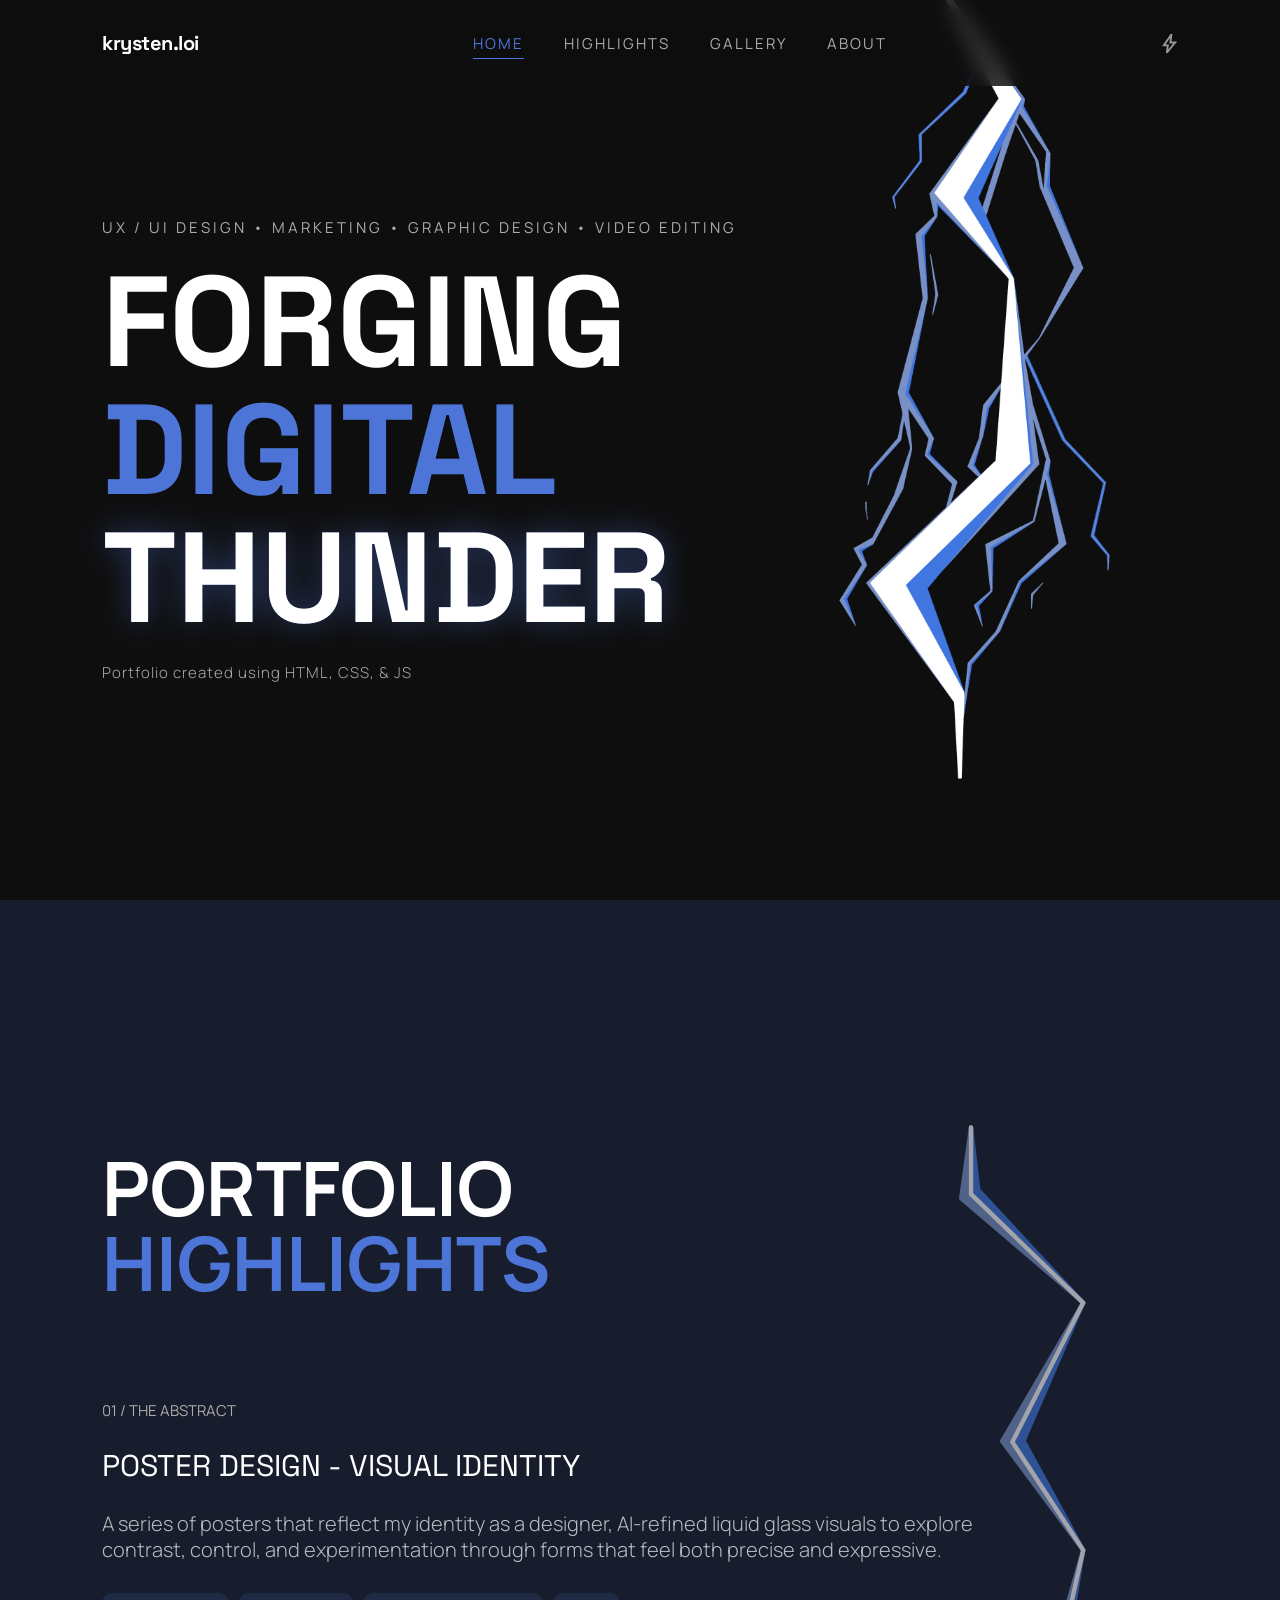
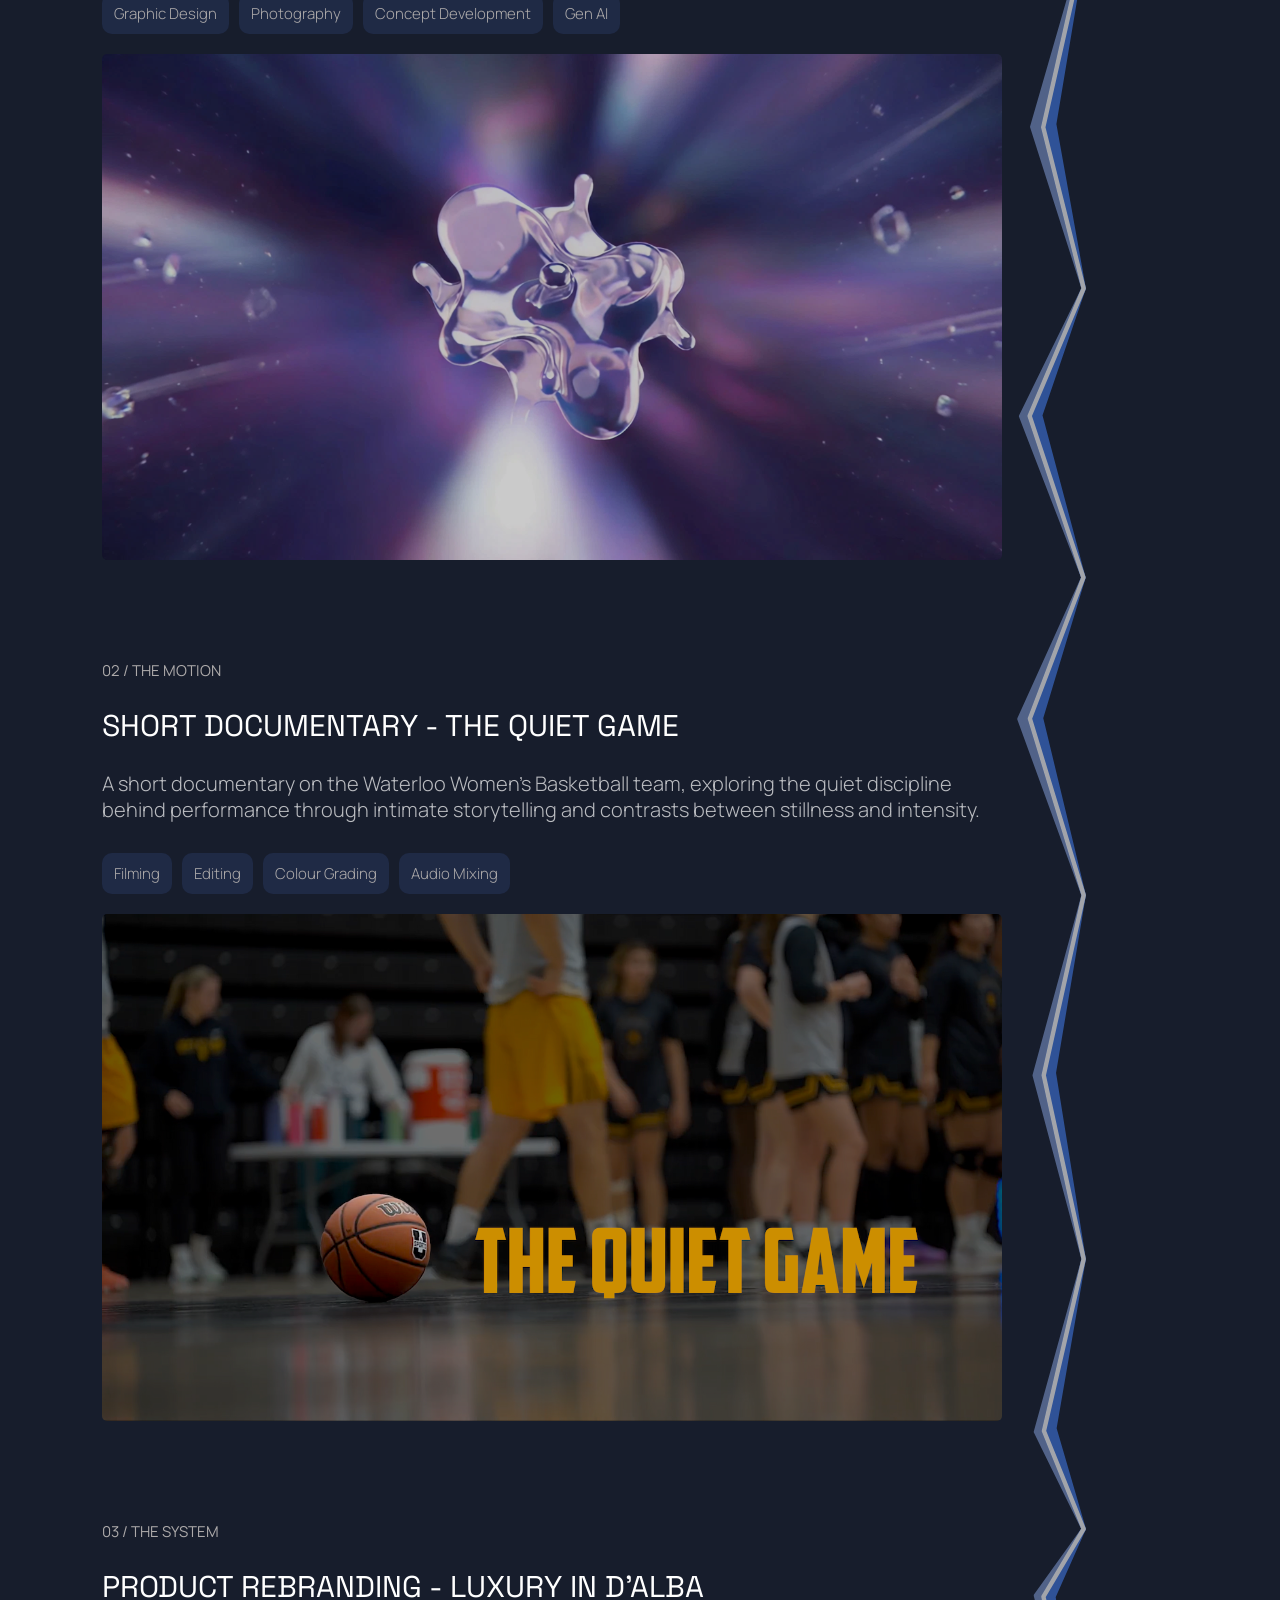
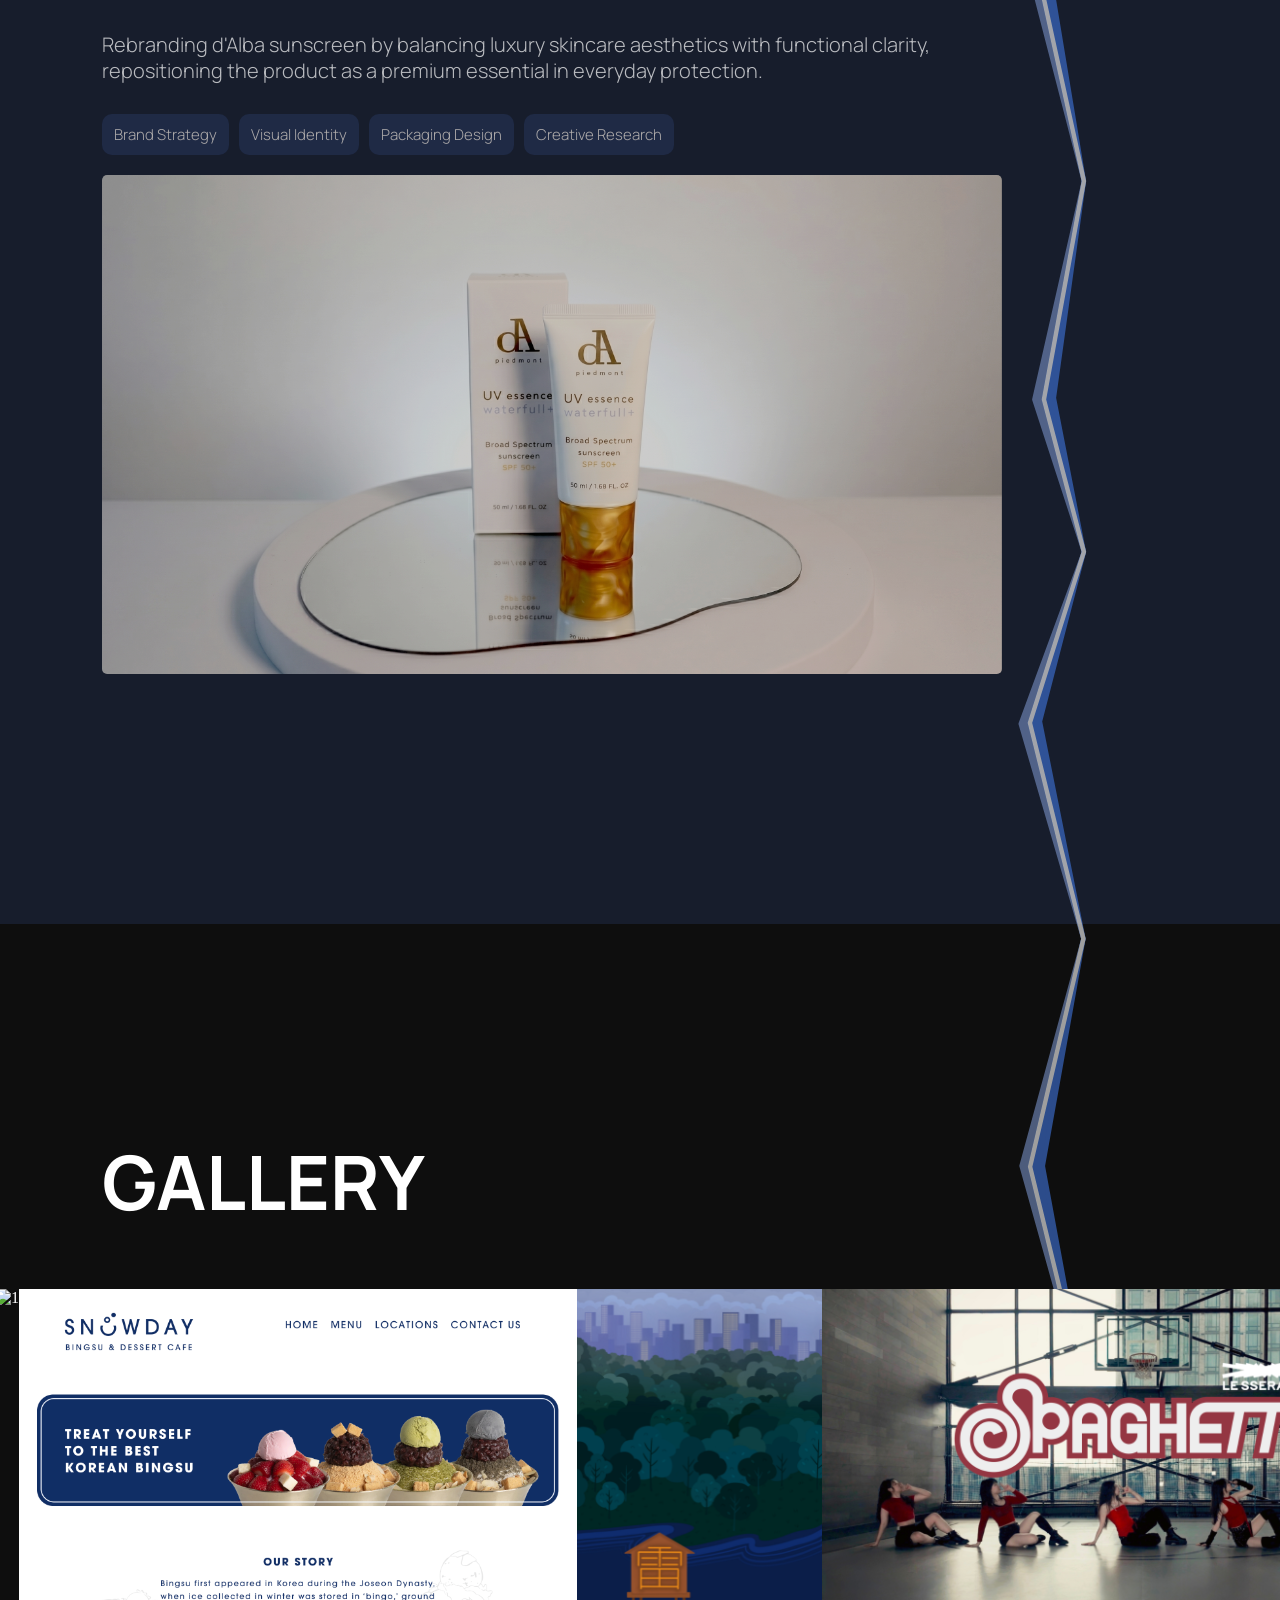
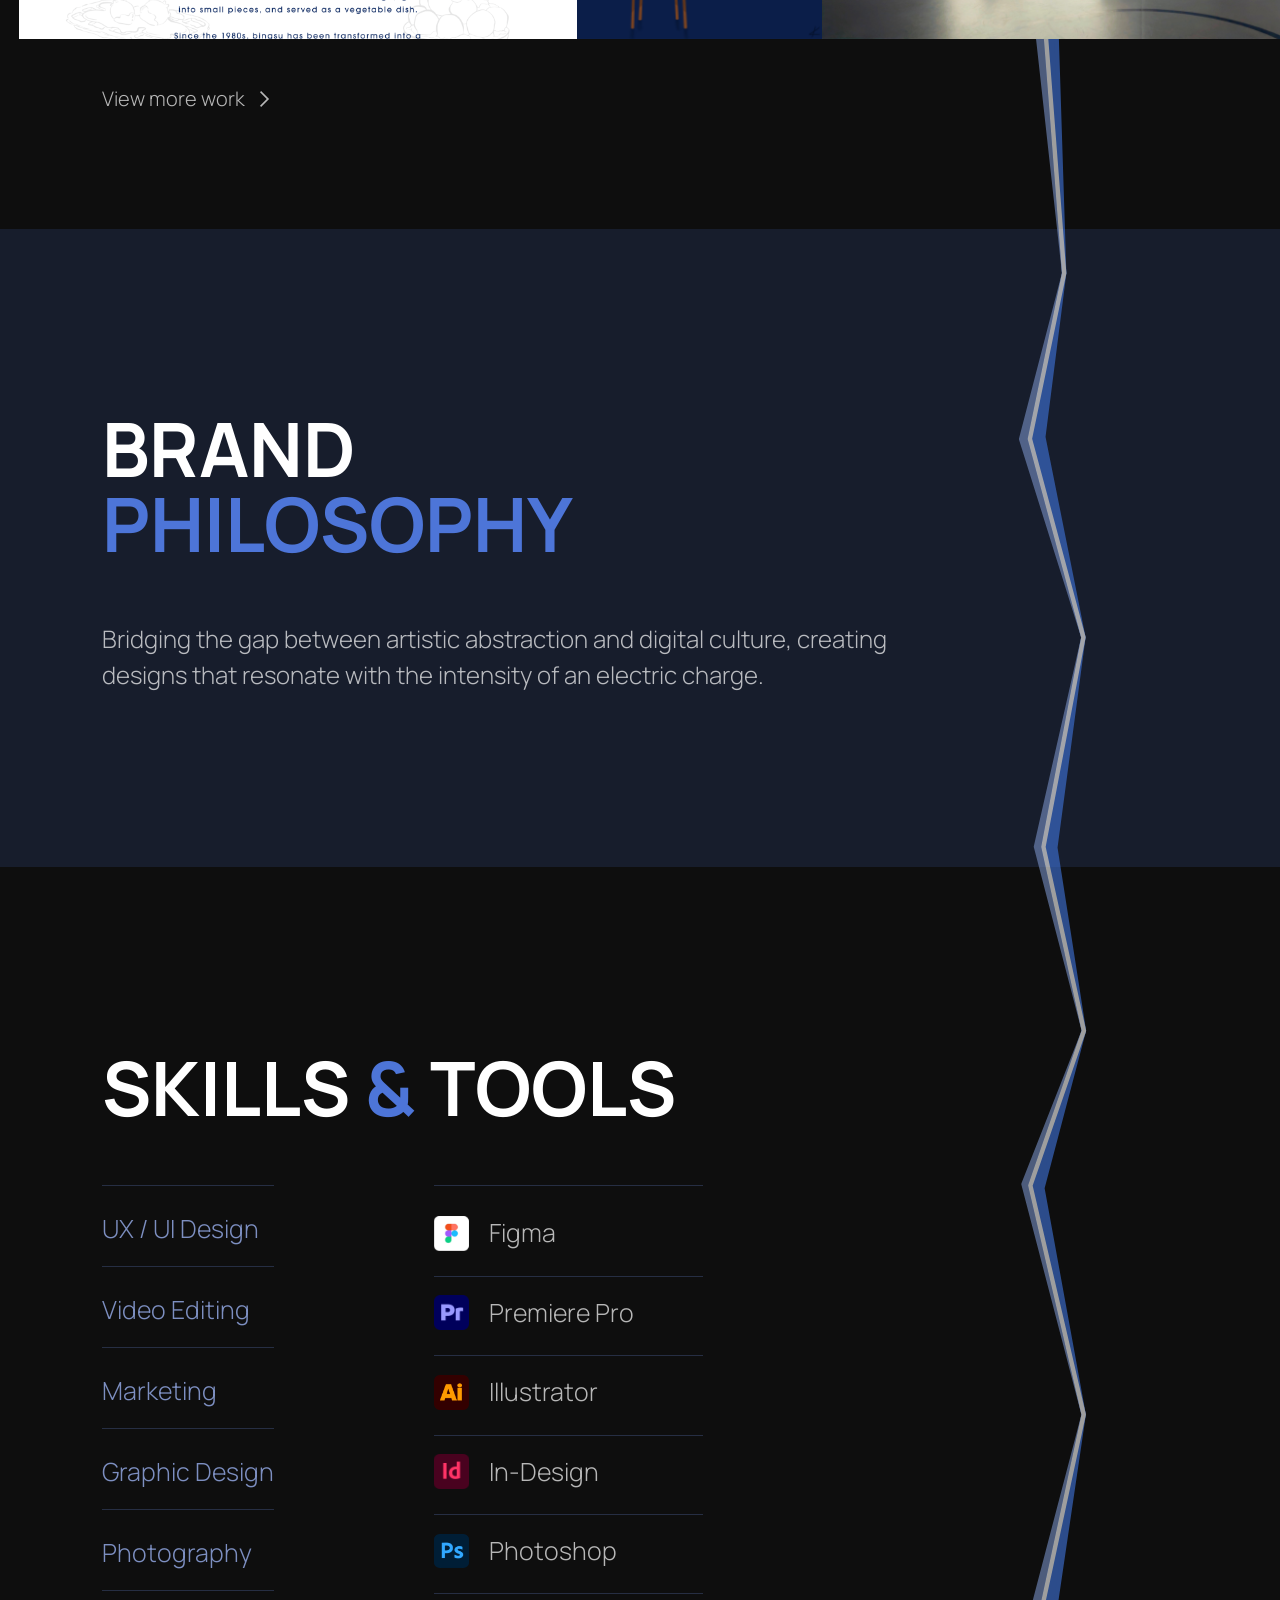
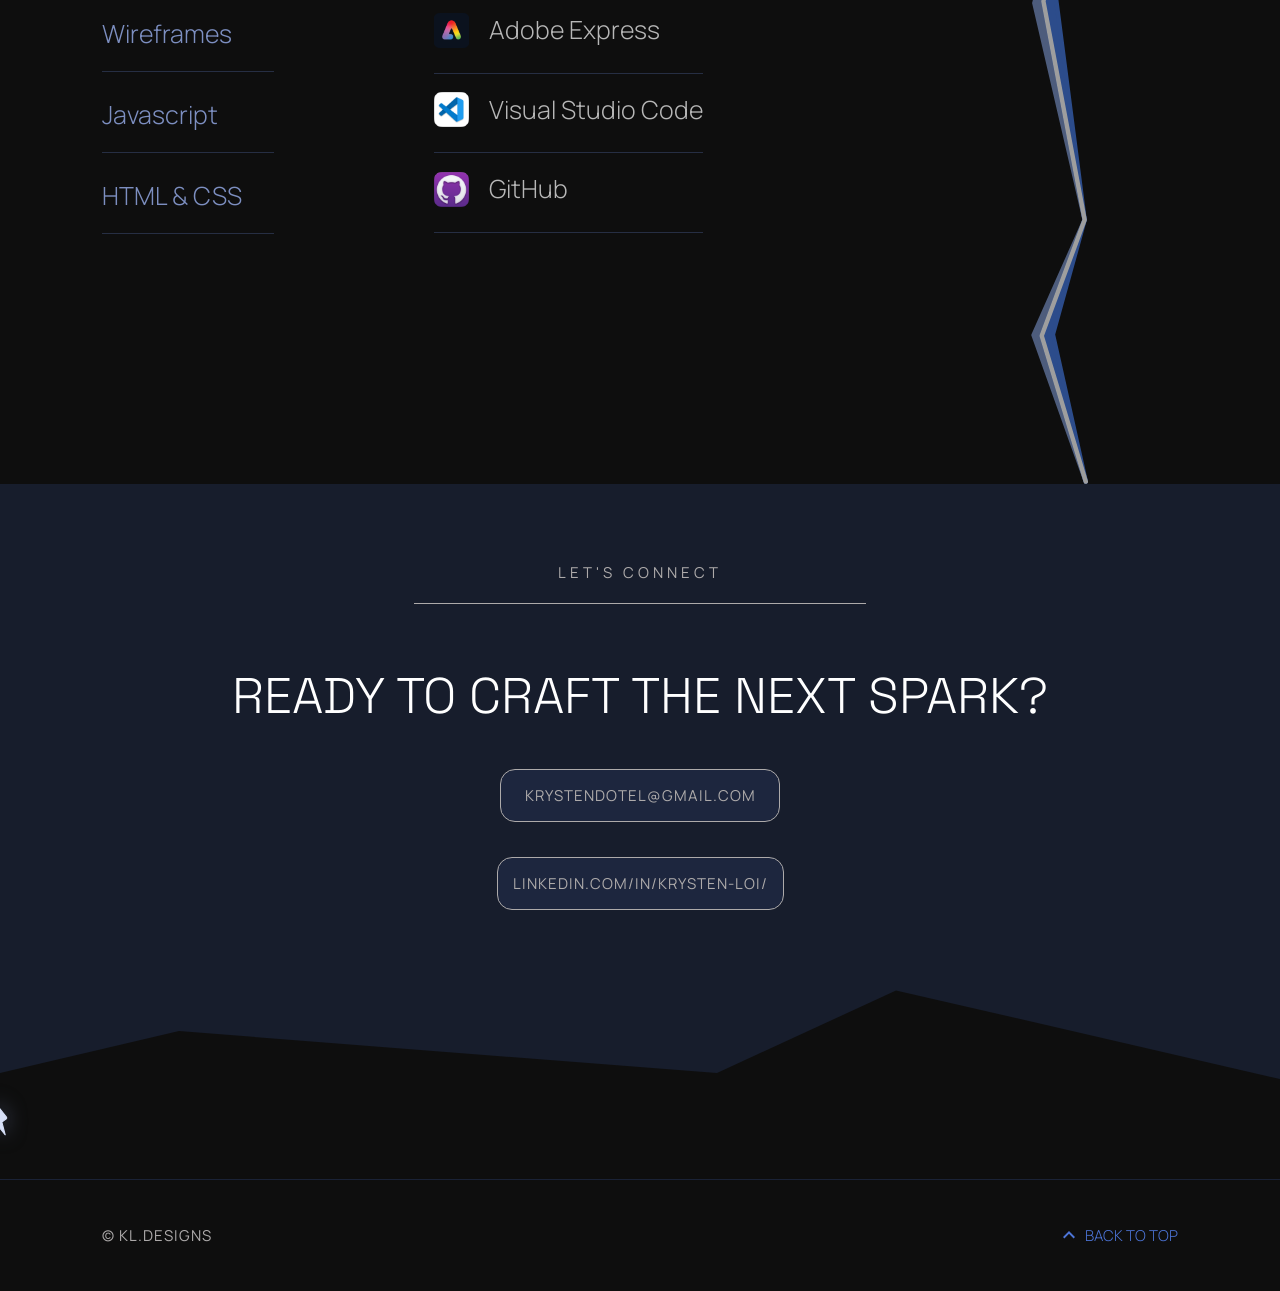
==== index.html @ 8db2d76b "fixed page lightning graphics" ====
<!DOCTYPE html>
<html lang="en">

<head>
    <meta charset="UTF-8">
    <meta name="viewport" content="width=device-width, initial-scale=1.0">
    <title>Krysten Loi | Portfolio</title>
    <link rel="stylesheet" href="style.css">

    <link rel="icon" href="media/favicon-k.svg" type="image/svg+xml">

    <!-- <link rel="icon" 
      href="media/favicon-dark.svg" 
      type="image/svg+xml" 
      media="(prefers-color-scheme: dark)"> -->
</head>

<body id="top" class="home-page">
    <div class="flash-overlay"></div>

    <nav class="navbar">
        <div class="logo">krysten.loi</div>
        <ul class="nav-links">
            <li><a href="index.html" class="active">Home</a></li>
            <li class="dropdown">
                <a href="#highlights">Highlights</a>
                <ul class="dropdown-menu">
                    <li><a href="highlight-1.html"><span>01</span> Abstract</a></li>
                    <li><a href="highlight-2.html"><span>02</span> Motion</a></li>
                    <li><a href="highlight-3.html"><span>03</span> System</a></li>
                </ul>
            </li>
            <li><a href="gallery.html">Gallery</a></li>
            <li><a href="about.html">About</a></li>
        </ul>
        <div class="nav-icon">
            <img src="media/lightning-icon.svg" class="lightning-icon" alt="Lightning Icon">
        </div>
    </nav>

    <div class="page-lightning-container">
        <img src="media/lightning-home.svg" class="page-lightning">
    </div>

    <main>
        <section id="home" class="hero section reveal">
            <div class="hero-container">
                <p class="hero-tagline">UX / UI Design • Marketing • Graphic Design • Video Editing</p>
                <div class="hero-title">
                    <h1 class="white-text">Forging</h1>
                    <h1 class="accent-text">Digital</h1>
                    <div class="thunder-wrapper">
                        <h1 class="glow-text">Thunder</h1>
                        <h1 class="white-text">Thunder</h1>
                    </div>
                </div>
                <p class="hero-disclaimer">Portfolio created using HTML, CSS, & JS</p>
            </div>
            <div class="lightning-container">
                <div class="lightning-zap"></div>
            </div>
        </section>

        <section id="highlights" class="section">
            <div class="project-item reveal">
                <div class="section-header">
                    <h2>Portfolio<br><span class="accent-text">Highlights</span></h2>
                </div>
            </div>
            <div class="project-item reveal">
                <div class="project-list">
                    <div class="project-item reveal">
                        <article class="project-item">
                            <span class="project-num">01 / The Abstract</span>
                            <h3>Poster Design - Visual Identity</h3>
                            <p>A series of posters that reflect my identity as a designer, AI-refined liquid glass
                                visuals to explore contrast, control, and experimentation through forms that feel both
                                precise and expressive.</p>
                            <div class="tags">
                                <span>Graphic Design</span>
                                <span>Photography</span>
                                <span>Concept Development</span>
                                <span>Gen AI</span>
                            </div>
                            <div class="project-img-wrapper">
                                <a href="highlight-1.html">
                                    <img src="media/highlight-prev-1.svg" alt="Poster Design">
                                </a>
                            </div>
                        </article>
                    </div>
                </div>
                <div class="project-item reveal">
                    <div class="project-list">
                        <article class="project-item">
                            <span class="project-num">02 / The Motion</span>
                            <h3>Short Documentary - The Quiet Game</h3>
                            <p>A short documentary on the Waterloo Women's Basketball team, exploring the quiet
                                discipline behind performance through intimate storytelling and contrasts between
                                stillness and intensity.</p>
                            <div class="tags">
                                <span>Filming</span>
                                <span>Editing</span>
                                <span>Colour Grading</span>
                                <span>Audio Mixing</span>
                            </div>
                            <div class="project-img-wrapper">
                                <a href="highlight-2.html">
                                    <img src="media/highlight-prev-2.svg" alt="Short Documentary">
                                </a>
                            </div>
                        </article>
                    </div>
                </div>
                <div class="project-item reveal">
                    <div class="project-list">
                        <article class="project-item">
                            <span class="project-num">03 / The System</span>
                            <h3>Product Rebranding - Luxury in d'Alba</h3>
                            <p>Rebranding d'Alba sunscreen by balancing luxury skincare aesthetics with functional
                                clarity, repositioning the product as a premium essential in everyday protection.</p>
                            <div class="tags">
                                <span>Brand Strategy</span>
                                <span>Visual Identity</span>
                                <span>Packaging Design</span>
                                <span>Creative Research</span>
                            </div>
                            <div class="project-img-wrapper">
                                <a href="highlight-3.html">
                                    <img src="media/highlight-prev-3.svg" alt="Product Rebranding">
                                </a>
                            </div>
                        </article>
                    </div>
                </div>
        </section>

        <section id="gallery" class="gallery-section">
            <div class="gallery reveal">
                <div class="section-header">
                    <h2>Gallery</h2>
                </div>
            </div>
            <div class="gallery reveal">
                <div class="gallery-scroll">
                    <div class="scroll-track">
                        <img src="media/gallery-blurred-hand.svg" alt="1">
                        <img src="media/gallery-scroll-snowday-redesign.svg" alt="2">
                        <img src="media/gallery-solus-together.svg" alt="3">
                        <img src="media/gallery-spaghetti.svg" alt="4">
                        <img src="media/gallery-fake-swords.svg" alt="5">
                        <img src="media/gallery-dux-paint.svg" alt="6">
                        <img src="media/gallery-tap-water.svg" alt="7">
                        <img src="media/gallery-silent-film.svg" alt="8">
                        <img src="media/gallery-emotional-design.svg" alt="9">
                        <img src="media/gallery-butterfly-w-sunflowers.svg" alt="10">
                        <img src="media/gallery-biu.svg" alt="11">

                        <img src="media/gallery-blurred-hand.svg" alt="1-dup">
                        <img src="media/gallery-scroll-snowday-redesign.svg" alt="2-dup">
                        <img src="media/gallery-solus-together.svg" alt="3-dup">
                        <img src="media/gallery-spaghetti.svg" alt="4-dup">
                        <img src="media/gallery-fake-swords.svg" alt="5-dup">
                        <img src="media/gallery-dux-paint.svg" alt="6-dup">
                        <img src="media/gallery-tap-water.svg" alt="7-dup">
                        <img src="media/gallery-silent-film.svg" alt="8-dup">
                        <img src="media/gallery-emotional-design.svg" alt="9-dup">
                        <img src="media/gallery-butterfly-w-sunflowers.svg" alt="10-dup">
                        <img src="media/gallery-biu.svg" alt="11-dup">
                    </div>
                </div>
                <div class="gallery-action">
                    <a href="gallery.html">
                        <p>View more work</p>
                        <img src="media/right-arrow-icon.svg" class="gallery-button" alt="Gallery Button">
                    </a>
                </div>
            </div>
        </section>

        <section class="philosophy">
            <div class="container reveal">
                <h2>Brand<br><span class="accent-text">Philosophy</span></h2>
                <p class="philosophy-text">
                    Bridging the gap between artistic abstraction and digital culture,
                    creating designs that resonate with the
                    <span class="electric-text">intensity of an electric charge</span>.
                </p>
            </div>
        </section>

        <section id="skills" class="section">
            <div class="skills-layout">
                <div class="skills-tools reveal">
                    <div class="skills-title">
                        <h2>Skills <span class="accent-text">&</span> Tools</h2>
                    </div>
                </div>
                <div class="skills-tools reveal">
                    <div class="skills-grid">
                        <div class="skills-group">
                            <p>UX / UI Design</p>
                            <p>Video Editing</p>
                            <p>Marketing</p>
                            <p>Graphic Design</p>
                            <p>Photography</p>
                            <p>Wireframes</p>
                            <p>Javascript</p>
                            <p>HTML & CSS</p>
                        </div>
                        <div class="tools-group">
                            <div class="tool"><img src="media/logo-figma.svg">
                                <p>Figma</p>
                            </div>
                            <div class="tool"><img src="media/logo-premiere-pro.svg">
                                <p>Premiere Pro</p>
                            </div>
                            <div class="tool"><img src="media/logo-illustrator.svg">
                                <p>Illustrator</p>
                            </div>
                            <div class="tool"><img src="media/logo-indesign.svg">
                                <p>In-Design</p>
                            </div>
                            <div class="tool"><img src="media/logo-photoshop.svg">
                                <p>Photoshop</p>
                            </div>
                            <div class="tool"><img src="media/logo-express.svg">
                                <p>Adobe Express</p>
                            </div>
                            <div class="tool"><img src="media/logo-vscode.svg">
                                <p>Visual Studio Code</p>
                            </div>
                            <div class="tool"><img src="media/logo-github.svg">
                                <p>GitHub</p>
                            </div>
                        </div>
                    </div>
                </div>
            </div>
        </section>
    </main>

    <div class="cta-content">
        <div class="cta-head-group reveal">
            <div class="cta-head-group">
                <p class="cta-tagline">Let's Connect</p>
                <div class="cta-line"></div>
                <h2 class="cta-main">Ready to craft the next spark?</h2>
            </div>
            <div class="cta-buttons">
                <a href="mailto:krystendotel@gmail.com" class="btn">krystendotel@gmail.com</a>
                <a href="https://linkedin.com/in/krysten-loi/" class="btn">linkedin.com/in/krysten-loi/</a>
            </div>
        </div>
        <div class="cta-bg"></div>
    </div>

    <footer class="footer">
        <div class="footer-bottom">
            <span>© kl.designs</span>
            <a href="#" class="back-to-top" id="backToTop">
                <img src="media/back-to-top-icon.svg" class="back-to-top-button" alt="Back to Top Button">
                Back to Top
            </a>
        </div>
    </footer>

    <div class="custom-cursor-container" id="customCursor">
        <img src="media/cursor.svg" class="custom-cursor-svg" alt="Lightning Cursor">
    </div>
    <script src="cursor.js"></script>

    <script src="script-lightning-h2.js"></script>

    <script>
        document.addEventListener("DOMContentLoaded", function () {
            const observerOptions = {
                threshold: 0.15 // Triggers when 15% of the element is visible
            };

            const observer = new IntersectionObserver((entries) => {
                entries.forEach((entry) => {
                    if (entry.isIntersecting) {
                        entry.target.classList.add("active");
                        // Optional: Stop observing after it reveals once
                        // observer.unobserve(entry.target);
                    }
                });
            }, observerOptions);

            // Target all elements you want to reveal
            const revealElements = document.querySelectorAll(".reveal");
            revealElements.forEach((el) => observer.observe(el));
        });
    </script>

    <script>
        document.getElementById('backToTop').addEventListener('click', function (e) {
            e.preventDefault(); // Stops the '#' from appearing in your URL
            window.scrollTo({
                top: 0,
                behavior: 'smooth'
            });
        });
    </script>
</body>

</html>
---- style.css ----
@import url('https://fonts.googleapis.com/css2?family=Manrope:wght@300;400;700&family=Space+Grotesk:wght@300;400;700&family=Stick&display=swap');

html {
    scroll-behavior: smooth;
}

/* 1. The initial state (Hidden and shifted down) */
.reveal {
    opacity: 0;
    transform: translateY(30px);
    transition: all 0.8s cubic-bezier(0.25, 1, 0.5, 1);
    transition-property: transform, opacity;
    width: 100%
}
/* 2. The visible state (Triggered by JS) */
.reveal.active {
    opacity: 1;
    transform: translateY(0);
}

:root {
    --bg-color: 14, 14, 14;
    --electric-blue: 77, 117, 216;
    --text-white: 255, 255, 255;
    --text-muted: 173, 170, 170;
    --vivid-purple: 155, 127, 220;
    --burnt-orange: 158, 88, 50;
    --gold-yellow: 213, 173, 82;
}

* {
    box-sizing: border-box;
    /* Stops padding from breaking layout */
}

body {
    position: relative;
    background-color: rgba(var(--bg-color));
    margin: 0;
    padding: 0;
    overflow-x: hidden;
    color: rgba(var(--text-white));
}

.white-text {
    color: rgba(var(--text-white));
}
.accent-text {
    color: rgba(var(--electric-blue));
}
.h1-accent-text {
    color: rgba(var(--vivid-purple));
}
.h2-accent-text {
    color: rgba(var(--burnt-orange));
}
.h3-accent-text {
    color: rgba(var(--gold-yellow));
}

/* Cursor */
body, a, button, .btn, .project-img-wrapper, .project-img-wrapper img, .gallery-action {
    cursor: none !important;
}
.custom-cursor-container {
    position: fixed;
    pointer-events: none;
    /* This allows the mouse to "see" the links underneath */
    z-index: 9999;
    transform: translate(-50%, -50%);
    display: none;
    /* Initial Glow */
    filter: drop-shadow(0 0 10px rgba(125, 143, 193, 0.5));
    transition: filter 0.3s ease, transform 0.3s ease;
}
/* The Active State */
.custom-cursor-container.cursor-hover {
    filter: drop-shadow(0 0 20px rgba(125, 143, 193, 1)) brightness(1.2);
    transform: translate(-50%, -50%) scale(1.3);
}
/* Show only on desktop/mouse devices */
@media (pointer: fine) {
    .custom-cursor-container {
        display: block;
    }
}
.custom-cursor-svg {
    width: 15px;
    /* Adjust based on your design */
    height: auto;
    display: block;
}

/* General Section Spacing - The "Safety Zone" */
.section, .gallery-section, .philosophy {
    padding: 120px 8%;
    /* 8% keeps content from touching the screen edges */
}
.project-item, .project-img-wrapper, .gallery-section, .philosophy .container, .skills-grid {
    position: relative; 
    z-index: 10;
}

/* Navbar */
.navbar {
    position: fixed;
    top: 0;
    width: 100%;
    display: flex;
    justify-content: space-between;
    align-items: center;
    padding: 30px 8%;
    z-index: 100;
    background: rgba(var(--bg-color), 0.8);
    backdrop-filter: blur(10px);
}
.nav-links {
    display: flex;
    list-style: none;
    gap: 40px;
    margin: 0;
    padding: 0;
}
.nav-links li {
    position: relative;
}
.nav-links li > a {
    position: relative;
    z-index: 1; /* Sits above the glow */
    transition: color 0.3s ease;
}
.nav-links a {
    text-decoration: none;
    color: rgba(var(--text-muted));
    font-family: 'Manrope', sans-serif;
    font-size: 15px;
    text-transform: uppercase;
    letter-spacing: 2px;
}
.nav-links a.active {
    color: rgba(var(--electric-blue));
    border-bottom: 1px solid rgba(var(--electric-blue));
    padding-bottom: 4px;
}
/* The Glow Effect */
.nav-links li > a::after {
    content: '';
    position: absolute;
    top: 50%;
    left: 50%;
    transform: translate(-50%, -50%);
    width: 120%; /* Makes the glow wider than the text */
    height: 150%; /* Makes the glow taller than the text */
    background: radial-gradient(
        circle, 
        rgba(var(--electric-blue), 0.15) 0%, 
        rgba(var(--electric-blue), 0.25) 70%
    );
    border-radius: 50%;
    filter: blur(10px);
    opacity: 0;
    z-index: -1; /* Sits behind the text */
    transition: opacity 0.4s ease;
    pointer-events: none;
}
/* Show glow on hover */
.nav-links li > a:hover::after {
    opacity: 5;
}
/* Ensure dropdown links don't get the glow */
.dropdown-menu li a::after {
    display: none !important;
}
.nav-links li.dropdown {
    position: relative;
    display: inline-block;
}
.dropdown-menu {
    position: absolute;
    top: 120%; /* Sits right below the navbar */
    left: 0;
    background: rgba(var(--bg-color), 0.95);
    backdrop-filter: blur(10px);
    list-style: none;
    padding: 5px 0;
    margin: 0;
    min-width: 105px;
    border-radius: 0 5px 5px 0;
    border-left: 1px solid rgba(var(--electric-blue), 0.5);
    
    /* Hidden state */
    opacity: 0;
    visibility: hidden;
    transform: translateY(10px);
    transition: all 0.3s ease;
    z-index: -5;
}
/* Show on hover */
.dropdown:hover .dropdown-menu {
    opacity: 1;
    visibility: visible;
    transform: translateY(0);
}
/* Dropdown link styling */
.dropdown-menu li a {
    padding: 10px 8px;
    display: block;
    color: rgba(var(--text-muted)) !important;
    font-size: 11px !important;
    letter-spacing: 1px;
    border: none !important; /* Removes the active border from the main nav */
    transition: 0.3s ease;
}
.dropdown-menu li a span {
    color: rgba(var(--electric-blue));
    margin-right: 3px;
    font-weight: 700;
}
/* Hover state for project links */
.dropdown-menu li a:hover {
    color: #fff !important;
    background: rgba(var(--electric-blue), 0.1);
    padding-left: 12px;
}
.logo {
    color: rgba(var(--text-white));
    font-family: 'Space Grotesk', sans-serif;
    font-size: 20px;
    letter-spacing: -0.5px;
    font-weight: 700;
}
/* Lightning Vector */
.lightning-icon {
    height: auto;
    display: block;
    object-fit: contain;
}

/* Footer */
.footer {
    width: 100%;
    height: 0;
    position: relative;
    z-index: 10;
    padding-top: 40px;
}
.footer-bottom {
    border-top: 0.5px solid rgba(var(--electric-blue), 0.2);
    display: flex;
    justify-content: space-between;
    align-items: center;
    margin: 60px 0;
    padding: 45px 8%;
}
/* Copyright Text */
.footer-bottom span {
    margin: 0;
    font-family: 'Manrope', sans-serif;
    text-transform: uppercase;
    font-size: 15px;
    letter-spacing: 1px;
    color: rgba(var(--text-muted));
}
/* The Link Container */
.back-to-top {
    margin: 0;
    display: flex;
    align-items: center;
    gap: 10px;
    text-decoration: none;
    font-family: 'Manrope', sans-serif;
    font-size: 15px;
    font-weight: 300;
    text-transform: uppercase;
    color: rgba(var(--electric-blue));
    transition: opacity 0.3s ease;
}
.back-to-top:hover {
    opacity: 0.7;
}
.back-to-top-button {
    width: 12px;
    height: auto;
}

/* ==========================================================================
   HOME (Index)
   ========================================================================== */

/* Hero Section */
.hero {
    height: 100vh;
    display: flex;
    align-items: center;
    padding: 0 8%;
    position: relative;
}
.hero-tagline {
    font-family: 'Manrope', sans-serif;
    font-size: 15px;
    color: rgba(var(--text-muted));
    letter-spacing: 3px;
    text-transform: uppercase;
    margin-bottom: 20px;
}
.home-page .hero-title h1 {
    font-family: 'Space Grotesk', sans-serif;
    font-size: clamp(60px, 10vw, 130px);
    text-transform: uppercase;
    line-height: 1;
    margin: 0;
}
/* The Thunder Glow */
.thunder-wrapper {
    position: relative;
    display: inline-block;
}
.glow-text {
    position: absolute;
    top: 0;
    left: 0;
    z-index: -1;
    color: rgba(var(--electric-blue));
}
.thunder-wrapper .glow-text {
    filter: drop-shadow(0 0 15px rgba(var(--electric-blue), 0.6));
    animation: zap-glow 3s 0.6s infinite;
}

.hero-disclaimer {
    font-family: 'Manrope', sans-serif;
    color: rgba(var(--text-muted));
    font-size: 15px;
    letter-spacing: 1px;
    margin-top: 20px;
    font-weight: 300;
}
.flash-overlay {
    position: fixed;
    inset: 0;
    background: rgb(125, 143, 193);
    opacity: 0;
    z-index: 999;
    pointer-events: none;
    animation: storm-flicker 3s ease-out 0.5s forwards;
}
@keyframes storm-flicker {
    0%  { opacity: 0;    }
    2%  { opacity: 0.20; }
    4%  { opacity: 0.05; }
    6%  { opacity: 0.35; }
    8%  { opacity: 0.10; }
    10% { opacity: 0.25; }
    12% { opacity: 0.05; }
    15% { opacity: 0.15; }
    25% { opacity: 0;    }
}
.lightning-zap {
    width: 804px;
    height: 2234px;
    background-image: url('media/animated-lightning-ss.png');
    background-repeat: no-repeat;
    background-size: 8040px 2234px;
    position: absolute;
    top: 0;
    right: -8%;
    transform: scale(0.35);
    transform-origin: top;
    pointer-events: none;

    animation: 
        zap-strike 0.6s steps(9) forwards,
        zap-glow 3s 0.6s infinite;
}
@keyframes zap-strike {
    from {
        background-position: 0 0;
    }

    to {
        background-position: -7236px 0;
    }
}
@keyframes zap-glow {
    0%   { filter: drop-shadow(0 0 0px  rgba(var(--electric-blue), 0));                    }
    5%   { filter: drop-shadow(0 0 50px rgba(var(--electric-blue), 1))  brightness(2);     }
    8%   { filter: drop-shadow(0 0 20px rgba(var(--electric-blue), 0.6)) brightness(1.3);  }
    11%  { filter: drop-shadow(0 0 45px rgba(var(--electric-blue), 0.95)) brightness(1.8); }

    /* shorter hold */
    18%  { filter: drop-shadow(0 0 42px rgba(var(--electric-blue), 0.88)) brightness(1.7); }
    28%  { filter: drop-shadow(0 0 35px rgba(var(--electric-blue), 0.75)) brightness(1.5); }

    /* fade sooner */
    48%  { filter: drop-shadow(0 0 18px rgba(var(--electric-blue), 0.35)) brightness(1.15);}
    68%  { filter: drop-shadow(0 0 6px  rgba(var(--electric-blue), 0.12));                 }
    100% { filter: drop-shadow(0 0 0px  rgba(var(--electric-blue), 0));                    }
}

.page-lightning-container {
    position: absolute;
    top: 15%;
    right: 15%;
    z-index: 2;
    pointer-events: none;
    animation: glow-pulse 3s ease-in-out infinite alternate;
}
@keyframes glow-pulse {
    from { filter: drop-shadow(0 0 5px  rgba(var(--electric-blue), 0.5)); }
    to   { filter: drop-shadow(0 0 15px rgba(var(--electric-blue), 0.9)); }
}
.page-lightning {
    width: 100%;
    height: 100%;
    object-fit: fill;
    opacity: 0.6;
}

.home-page #highlights h2, #gallery h2, .philosophy h2, #skills h2 {
    font-family: 'Manrope', sans-serif;
    font-size: clamp(40px, 6vw, 75px);
    line-height: 1;
    text-transform: uppercase;
    margin-bottom: 60px;
}

/* Project Highlights */
#highlights {
    width: 100%;
    background-color: rgba(var(--electric-blue), 0.15);
    padding: 150px 8%;
}
.project-item {
    margin-bottom: 100px;
}
#highlights .section-header h2 {
    padding-left: 0;
}
.project-item h3 {
    font-family: 'Space Grotesk', sans-serif;
    font-size: 30px;
    line-height: 1;
    text-transform: uppercase;
    font-weight: 400;
    color: rgba(var(--text-white));
}
.project-item p {
    font-family: 'Manrope', sans-serif;
    font-size: 20px;
    line-height: 1.3;
    margin-bottom: 30px;
    font-weight: 300;
    color: rgba(var(--text-white), 0.7);
    max-width: 900px;
    width: 100%;
}
.project-num {
    font-family: 'Manrope', sans-serif;
    color: rgba(var(--text-muted));
    font-size: 15px;
    text-transform: uppercase;
}
.tags {
    display: flex;
    gap: 10px;
    margin: 20px 0;
}
.tags span {
    font-family: 'Manrope', sans-serif;
    background: rgba(var(--electric-blue), 0.15);
    color: rgba(var(--text-muted));
    padding: 10px 12px;
    border-radius: 10px;
    font-size: 15px;
    font-weight: 300;
}
.project-img-wrapper img {
    width: 100%;
    max-width: 900px;
    height: auto;
    display: block;
    border-radius: 3px;

    filter: brightness(0.8);
    /* Smooth out the animation */
    transition: transform 0.6s cubic-bezier(0.25, 1, 0.5, 1), filter 0.3s ease;
}
.project-img-wrapper:hover img {
    /* Slightly enlarges the image */
    transform: scale(1.02);

    /* Optional: Slight brightness boost to make it "pop" */
    filter: brightness(1);
}

/* Gallery */
#gallery .section-header h2 {
    padding-left: 0;
    margin-bottom: 70px;
}
.gallery-scroll {
    overflow: hidden;
    /* Hides the images that are "off-screen" */
    width: 120%;
    margin-left: -10%;
}
.scroll-track {
    display: flex;
    gap: 0px;
    width: max-content;
    /* Critical: keeps all images in one long line */
    animation: scroll 80s linear infinite;
}
.scroll-track img {
    height: 350px;
    border-radius: 0px;
    flex-shrink: 0;
    /* Prevents images from getting squashed */
}
@keyframes scroll {
    0% {
        transform: translateX(0);
    }

    100% {
        /* This moves the track exactly to the point where the 
           cloned images start, making the reset invisible */
        transform: translateX(-50%);
    }
}
.gallery-scroll:hover .scroll-track {
    animation-play-state: paused;
}
.gallery-action a {
    text-decoration: none;
    display: flex;
    align-items: center;
    gap: 15px;
    margin-top: 50px;
    width: fit-content;
}
.gallery-action a p {
    font-family: 'Manrope', sans-serif;
    font-size: 20px;
    color: rgba(var(--text-white), 0.7);
    line-height: 1;
    font-weight: 300;
    margin: 0;
}
.gallery-button {
    width: 10px;
    height: auto;
    transition: transform 0.3s ease;
}
.gallery-action:hover .gallery-button {
    transform: translateX(5px);
}

/* Philosophy */
.philosophy {
    background-color: rgba(var(--electric-blue), 0.15);
    padding-bottom: 150px;
}
.philosophy-text {
    font-family: 'Manrope', sans-serif;
    color: rgba(var(--text-white), 0.7);
    font-size: 24px;
    max-width: 800px;
    line-height: 1.5;
    font-weight: 300;
}

/* Skills */
.skills-grid {
    display: grid;
    grid-template-columns: max-content max-content;
    gap: 160px;
}
.skills-group p {
    font-family: 'Manrope', sans-serif;
    font-size: 25px;
    font-weight: 300;
    color: rgba(125, 143, 193);
    line-height: 1;

    margin-top: 0;
    padding: 5px 0 25px 0;
    /* Controls vertical space inside each item */
    border-bottom: 1.5px solid rgba(62, 79, 121, 0.5);
}
.skills-group p:first-child {
    padding-top: 30px;
    border-top: 1.5px solid rgba(62, 79, 121, 0.5);
}
.tools-group {
    display: flex;
    flex-direction: column;
    gap: 13.5px;
}
.tool {
    display: flex;
    align-items: center;

    padding: 5px 0 25px 0;
    /* Tighten this number to decrease vertical spacing */
    border-bottom: 1.5px solid rgba(62, 79, 121, 0.5);
}
.tool:first-child {
    padding-top: 30px;
    border-top: 1.5px solid rgba(62, 79, 121, 0.5);
}
.tool p {
    font-family: 'Manrope', sans-serif;
    font-size: 25px;
    font-weight: 300;
    color: rgba(255, 255, 255, 0.7);
    margin: 0;
    line-height: 1.2;
}
.tool img {
    width: 55px;
    height: auto;
    padding-right: 20px;
}

/* CTA Section Container */
.cta-content {
    position: relative;
    text-align: center;
    overflow: hidden;
    display: flex;
    flex-direction: column;
    justify-content: center;
    align-items: center;
    min-height: 700px;
}
/* Grouping the Header Text */
.cta-head-group {
    position: relative;
    z-index: 5;
    width: 100%;
    display: inline-block;
    text-align: center;
    padding: 0 8%;
}
.cta-tagline {
    font-family: 'Manrope', sans-serif;
    text-transform: uppercase;
    letter-spacing: 4px;
    color: rgba(var(--text-muted));
    font-size: 15px;
    margin-bottom: 20px;
}
.cta-line {
    width: 50%;
    height: 1px;
    background: rgba(var(--text-muted));
    margin: 0 auto 60px auto;
}
.cta-main {
    font-family: 'Space Grotesk', sans-serif;
    font-size: 50px;
    text-transform: uppercase;
    font-weight: 300;
}
/* Buttons */
.cta-buttons {
    position: relative;
    z-index: 5;
    display: flex;
    flex-direction: column;
    gap: 35px;
    align-items: center;
}
.cta-buttons a {
    text-decoration: none;
}
.cta-content .btn {
    border: 1px solid rgba(var(--text-muted));
    border-radius: 15px;
    padding: 15px;
    min-width: 280px;
    font-family: 'Manrope', sans-serif;
    text-transform: uppercase;
    font-size: 15px;
    letter-spacing: 1px;
    background: rgba(var(--electric-blue), 0.1);
    color: rgba(var(--text-muted));
    transition: 0.3s;
}
.cta-content .btn:hover {
    border-color: rgba(125, 143, 193);
    background: rgba(var(--electric-blue), 0.05);
    color: rgba(125, 143, 193);
}
/* Background Image */
.cta-bg {
    position: absolute;
    bottom: 0;
    left: 0;
    width: 100%;
    height: 85%;
    background-image: url('media/footer-home.svg');
    background-position: bottom center;
    background-repeat: no-repeat;
    background-size: cover;
    z-index: -1;
    pointer-events: none;
}

/* Widescreen */
@media (min-width: 1400px) {
    /* If main content is 1400px wide, 50% - 700px is the edge. */
    .page-lightning-container {
        right: calc(50% - 525px); 
    }
    .lightning-zap {
        right: calc(50% - 830px); 
        transform-origin: top;
    }
}

/* ==========================================================================
   HIGHLIGHT 1 - POSTER DESIGN (Visual Identity)
   ========================================================================== */

/* Navbar */
.highlight1-page .nav-links a.active {
    color: rgba(var(--vivid-purple));
    border-bottom: 1px solid rgba(var(--vivid-purple));
    padding-bottom: 4px;
}
/* The Glow Effect */
.highlight1-page .nav-links li > a::after {
    content: '';
    position: absolute;
    top: 50%;
    left: 50%;
    transform: translate(-50%, -50%);
    width: 120%; /* Makes the glow wider than the text */
    height: 150%; /* Makes the glow taller than the text */
    background: radial-gradient(
        circle, 
        rgba(var(--vivid-purple), 0.15) 0%, 
        rgba(var(--vivid-purple), 0.25) 70%
    );
    border-radius: 50%;
    filter: blur(10px);
    opacity: 0;
    z-index: -1; /* Sits behind the text */
    transition: opacity 0.4s ease;
    pointer-events: none;
}
/* Show glow on hover */
.highlight1-page .nav-links li > a:hover::after {
    opacity: 5;
}
.highlight1-page .dropdown-menu {
    position: absolute;
    top: 120%; /* Sits right below the navbar */
    left: 0;
    background: rgba(var(--bg-color), 0.95);
    backdrop-filter: blur(10px);
    list-style: none;
    padding: 5px 0;
    margin: 0;
    min-width: 105px;
    border-radius: 0 5px 5px 0;
    border-left: 1px solid rgba(var(--vivid-purple), 0.5);
    
    /* Hidden state */
    opacity: 0;
    visibility: hidden;
    transform: translateY(10px);
    transition: all 0.3s ease;
    z-index: -5;
}
.highlight1-page .dropdown-menu li a span {
    color: rgba(var(--vivid-purple));
    margin-right: 3px;
    font-weight: 700;
}
/* Hover state for project links */
.highlight1-page .dropdown-menu li a:hover {
    color: #fff !important;
    background: rgba(var(--vivid-purple), 0.1);
    padding-left: 12px;
}

.highlight1-page .page-lightning-container {
    position: absolute;
    top: 0;
    right: 5.6%;
    z-index: 1;
    pointer-events: none;
    animation: glow-pulse-highlights 3s ease-in-out infinite alternate;
}
@keyframes glow-pulse-highlights {
    from { filter: drop-shadow(0 0 5px  rgba(var(--electric-blue), 0.5)); }
    to   { filter: drop-shadow(0 0 15px rgba(var(--electric-blue), 0.9)); }
}

/* Project Hero Layout */
.project-hero {
    height: fit-content;
    display: flex;
    align-items: center;
    padding: 105px 8% 45px 8%;
    position: relative;
    z-index: 5;
}
/* View All Portfolio Highlights */
.back-link {
    font-family: 'Manrope', sans-serif;
    font-size: 15px;
    text-transform: uppercase;
    letter-spacing: 3px;
    font-weight: 400;
    text-decoration: none;
    display: block;
    margin-bottom: 40px;
}
.highlight1-page .back-link {
    color: rgba(var(--vivid-purple), 0.7);
}
.back-link img {
    width: 10px;
    height: auto;
    margin-right: 5px;
    vertical-align: middle;
    transition: transform 0.4s cubic-bezier(0.25, 1, 0.5, 1), opacity 0.3s ease;
    opacity: 0.7;
}
.back-link:hover img {
    transform: translateX(-5px); /* Adjust this for how far you want it to slide */
    opacity: 1;
}
.highlight1-page .back-link:hover {
    color: rgba(var(--vivid-purple), 1);
}
.project-meta {
    font-family: 'Manrope', sans-serif;
    font-size: 15px;
    color: rgba(var(--text-muted));
    letter-spacing: 3px;
    text-transform: uppercase;
    margin-top: 90px;
    margin-bottom: 20px;
    margin-bottom: 40px;
}
.hero-title h1 {
    font-family: 'Space Grotesk', sans-serif;
    font-size: 125px;
    text-transform: uppercase;
    line-height: 1;
    margin: 0;
}
.project-category h1 {
    margin-top: 20px;
    font-size: 100px;
    font-weight: 300;
}
@keyframes arrowBounce {
    0%, 100% {
        transform: translateY(0);
        opacity: 0.8;
    }
    50% {
        transform: translateY(5px); /* The "nudge" distance */
        opacity: 1;
    }
}
.scroll-prompt img {
    width: 15px;
    height: auto;
    margin-left: 10px;
    animation: arrowBounce 2s infinite ease-in-out;
}
.scroll-prompt {
    font-family: 'Manrope', sans-serif;
    color: rgba(var(--text-muted));
    text-transform: uppercase;
    letter-spacing: 3px;
    font-size: 15px;
    margin-top: 40px;
    padding-bottom: 95px;
    font-weight: 300;
}
.scroll-link {
    text-decoration: none;
    color: inherit;
    display: flex;
    align-items: center;
    transition: color 0.3s ease;
}
.scroll-link:hover {
    color: rgba(var(--text-white), 0.8);
}

/* Stats Bar */
.highlight1-page .project-stats {
    display: grid;
    grid-template-columns: 0.5fr 0.8fr 1.4fr 1.6fr 0.3fr;
    padding: 50px 8% 35px;
    background-color: rgba(var(--vivid-purple), 0.05);
}
.stat-item {
    display: block;
    font-family: 'Manrope', sans-serif;
    text-transform: uppercase;
    letter-spacing: 1px;
    font-weight: 300;
}
.stat-item label {
    font-size: 12;
    color: rgba(var(--text-muted));
}
.stat-item p {
    font-size: 15;
    color: rgba(var(--text-white));
}

/* Production Output */
.output-row {
    display: flex;
    align-items: center;
    gap: 0px;
    margin-bottom: 0px;
    padding: 0 8% 0px 0;
}
.output-row.reverse {
    flex-direction: row-reverse;
    text-align: right;
}
.output-img {
    flex: 1;
}
.output-img img {
    width: 80%;
    border-radius: 5px;
}
.output-text {
    flex: 1;
    max-width: 500px;
}
.output-text h3 {
    font-family: 'Space Grotesk', sans-serif;
    font-size: 30px;
    text-transform: uppercase;
    font-weight: 300;
    margin-bottom: 20px;
}
.output-text p {
    font-family: 'Manrope', sans-serif;
    color: rgba(var(--text-muted));
    font-size: 22px;
    font-weight: 300;
    margin-bottom: 20px;
}
.highlight1-page .quote {
    font-family: 'Manrope', sans-serif;
    color: rgba(var(--vivid-purple));
    font-size: 20px;
    font-style: italic;
    letter-spacing: 1px;
    font-weight: 300;
    border-left: 1px solid rgba(var(--vivid-purple));
    margin: 30px 0 0 0;
    padding: 0 0 0 20px;
}
.highlight1-page .reverse .quote {
    border-left: none;
    border-right: 1px solid rgba(var(--vivid-purple), 1);
    padding: 0 20px 0 0;
}

/* The Narrative */
.narrative-text {
    display: grid;
    grid-template-columns: 1fr 2fr; 
    gap: 80px;
    padding: 0px 8% 0 0;
    align-items: start;
}
.narrative-heading h3 {
    margin-top: 0;
    font-family: 'Space Grotesk', sans-serif;
    font-size: 30px;
    text-transform: uppercase;
    font-weight: 300;
}
.narrative-blurb {
    max-width: 700px;
    padding-bottom: 90px;
}
.narrative-blurb h5 {
    margin-top: 0;
    font-family: 'Manrope', sans-serif;
    font-size: 25px;
    color: rgba(var(--text-white), 0.8);
    font-weight: 300;
    margin-bottom: 20px;
}
.narrative-blurb h4 {
    font-family: 'Manrope', sans-serif;
    text-transform: uppercase;
    letter-spacing: 2px;
    font-size: 15px;
    color: rgba(var(--text-muted));
    font-weight: 300;
    letter-spacing: 1px;
    margin: 60px 0 15px 0;
}
.narrative-blurb p {
    font-family: 'Manrope', sans-serif;
    font-size: 20px;
    color: rgba(var(--text-muted));
    font-weight: 300;
    letter-spacing: 1px;
    margin-bottom: 10px;
}

/* Visual Break */
.visual-break img {
    width: 92%;
    border-radius: 5px;
}

/* The Execution */
.execution-text {
    display: grid;
    grid-template-columns: 3fr 1fr; 
    gap: 80px;
    padding: 0px 8% 0 0;
    align-items: start;
}
.execution-heading h3 {
    margin-top: 0;
    font-family: 'Space Grotesk', sans-serif;
    font-size: 30px;
    text-transform: uppercase;
    font-weight: 300;
}
.execution-blurb {
    padding-bottom: 50px;
}
.execution-blurb h5 {
    margin-top: 0;
    font-family: 'Manrope', sans-serif;
    font-size: 25px;
    color: rgba(var(--text-white), 0.8);
    font-weight: 300;
}
.highlight1-page .process-work-text {
    flex: 1;
    max-width: 500px;
}
.process-work-text h3 {
    font-family: 'Space Grotesk', sans-serif;
    font-size: 25px;
    text-transform: uppercase;
    font-weight: 300;
    margin-bottom: 20px;
}
.process-work-text p {
    font-family: 'Manrope', sans-serif;
    color: rgba(var(--text-muted));
    font-size: 20px;
    font-weight: 300;
    margin-bottom: 20px;
}
.highlight1-page .execution-part-1 {
    display: grid;
    grid-template-columns: 1.5fr 2.5fr; 
    gap: 150px;
    padding: 0 8% 50px 0;
    align-items: center;
}
.highlight1-page .execution-img-1 {
    display: grid;
    grid-template-columns: 1fr 1fr;
    gap: 20px 15px;
}
.highlight1-page .execution-img-1 img {
    display: block;
    object-fit: cover;
}
.execution-img-1 img:nth-child(1) {
    /* Target first image (top left) */
    width: 100%;
    justify-self: start;
}
.execution-img-1 img:nth-child(2) {
    /* Target second image (top right) */
    width: 100%;
    transform: translateY(-0.5px);
}
.execution-img-1 img:nth-child(3) {
    /* Target third image (bottom left) */
    width: 94%;
    transform: translateX(7px);
}
.execution-img-1 img:nth-child(4) {
    /* Target fourth image (bottom right) */
    width: 95%;
    transform: translateX(7px);
}
.highlight1-page .execution-part-2 {
    display: grid;
    grid-template-columns: 2.5fr 1.5fr; 
    gap: 0px;
    padding: 0 8% 50px 0;
    align-items: center;
}
.highlight1-page .execution-img-2 {
    display: grid;
    grid-template-columns: 1fr 1fr;
    gap: 20px 20px;
}
.highlight1-page .execution-img-2 img {
    width: 100%;
    height: auto;
    display: block;
    object-fit: cover;
}
.process-work-text.reverse {
    text-align: right;
}

/* Next Project */
.np-content {
    position: relative;
    text-align: center;
    overflow: hidden;
    display: flex;
    flex-direction: column;
    justify-content: center;
    align-items: center;
    min-height: 700px;
}
.np-head-group {
    padding: 0 8%;
    display: flex;
    flex-direction: column;
    align-items: center;
    width: 100%;
}
.np-title-container {
    display: inline-flex;
    flex-direction: column;
    align-items: center;
    width: fit-content;
}
.np-tagline {
    font-family: 'Manrope', sans-serif;
    text-transform: uppercase;
    letter-spacing: 4px;
    color: rgba(var(--text-muted));
    font-size: 20px;
    margin-bottom: 20px;
}
.np-line {
    width: 100%;
    height: 1px;
    background: rgba(var(--text-muted));
    margin: 0 auto 10px auto;
}
.np-main {
    font-family: 'Space Grotesk', sans-serif;
    font-size: 80px;
    text-transform: uppercase;
    font-weight: 300;
}
.cs-link {
    display: flex;
    align-items: center;
    gap: 12px;
    text-decoration: none;
    
    font-family: 'Manrope', sans-serif;
    font-size: 20px;
    font-weight: 300;
    text-transform: uppercase;
    letter-spacing: 4px;
    color: rgba(var(--text-muted));
    
    transition: all 0.3s cubic-bezier(0.25, 0.46, 0.45, 0.94);
}
.cs-link img {
    width: 10px;
    height: auto;
    transition: transform 0.3s ease;
}
.cs-link:hover {
    color: rgba(var(--text-white), 1);
}
.cs-link:hover img {
    transform: translateX(5px);
}
/* Background Image */
.highlight1-page .np-bg {
    position: absolute;
    bottom: 0;
    left: 0;
    width: 100%;
    height: 85%;
    background-image: url('media/footer-h1.svg');
    background-position: bottom center;
    background-repeat: no-repeat;
    background-size: cover;
    z-index: -1;
    pointer-events: none;
}

/* Background */
.highlight1-page .continuous-bg-wrapper {
    position: relative;
    height: 100%;
    background-repeat: no-repeat;
    background-size: cover;
    background-position: center top;
    background-image: linear-gradient(rgba(var(--bg-color), 0.6), rgba(var(--bg-color), 1)), url('media/h1-background.png');
}

/* Widescreen */
@media (min-width: 1400px) {
    /* If main content is 1400px wide, 50% - 700px is the edge. */
    .highlight1-page .project-stats {
        grid-template-columns: 0.3fr 0.5fr 0.8fr 1fr 0.3fr;
    }

    .highlight1-page .output-img img {
        width: 70%;
    }

    .highlight1-page .execution-part-1 {
        grid-template-columns: 1.8fr 2.5fr; 
    }
    .highlight1-page .execution-part-2 {
        grid-template-columns: 2.5fr 2.1fr; 
    }
}

/* ==========================================================================
   HIGHLIGHT 2 - SHORT DOCUMENTARY (The Quiet Game)
   ========================================================================== */

/* Navbar */
.highlight2-page .nav-links a.active {
    color: rgba(var(--burnt-orange));
    border-bottom: 1px solid rgba(var(--burnt-orange));
    padding-bottom: 4px;
}
/* The Glow Effect */
.highlight2-page .nav-links li > a::after {
    content: '';
    position: absolute;
    top: 50%;
    left: 50%;
    transform: translate(-50%, -50%);
    width: 120%; /* Makes the glow wider than the text */
    height: 150%; /* Makes the glow taller than the text */
    background: radial-gradient(
        circle, 
        rgba(var(--burnt-orange), 0.15) 0%, 
        rgba(var(--burnt-orange), 0.25) 70%
    );
    border-radius: 50%;
    filter: blur(10px);
    opacity: 0;
    z-index: -1; /* Sits behind the text */
    transition: opacity 0.4s ease;
    pointer-events: none;
}
/* Show glow on hover */
.highlight2-page .nav-links li > a:hover::after {
    opacity: 5;
}
.highlight2-page .dropdown-menu {
    position: absolute;
    top: 120%; /* Sits right below the navbar */
    left: 0;
    background: rgba(var(--bg-color), 0.95);
    backdrop-filter: blur(10px);
    list-style: none;
    padding: 5px 0;
    margin: 0;
    min-width: 105px;
    border-radius: 0 5px 5px 0;
    border-left: 1px solid rgba(var(--burnt-orange), 0.5);
    
    /* Hidden state */
    opacity: 0;
    visibility: hidden;
    transform: translateY(10px);
    transition: all 0.3s ease;
    z-index: -5;
}
.highlight2-page .dropdown-menu li a span {
    color: rgba(var(--burnt-orange));
    margin-right: 3px;
    font-weight: 700;
}
/* Hover state for project links */
.highlight2-page .dropdown-menu li a:hover {
    color: #fff !important;
    background: rgba(var(--burnt-orange), 0.1);
    padding-left: 12px;
}

.highlight2-page .page-lightning-container {
    position: absolute;
    top: 0;
    right: 6%;
    z-index: 1;
    pointer-events: none;
    animation: glow-pulse-highlights 3s ease-in-out infinite alternate;
}

/* View All Portfolio Highlights */
.highlight2-page .back-link {
    color: rgba(var(--burnt-orange), 0.7);
}
.highlight2-page .back-link:hover {
    color: rgba(var(--burnt-orange), 1);
}

/* Stats Bar */
.highlight2-page .project-stats {
    display: grid;
    grid-template-columns: 0.7fr 0.7fr 1.2fr 1.2fr 0.3fr;
    padding: 50px 8% 35px;
    background-color: rgba(var(--burnt-orange), 0.05);
}

/* Production Output */
.highlight2-page .production-output {
    padding: 120px 0 100px 8%;
    width: 245%;
}
.video-hero-container {
    width: 100%;
    border-radius: 5px;
    overflow: hidden;
    box-shadow: 0 30px 60px rgba(var(--bg-color), 0.5);
    background: rgba(var(--bg-color));
}
.production-video {
    width: 100%; 
    height: auto;
    display: block;
    position: relative;
    border-radius: 5px;
    overflow: hidden;
    cursor: pointer;
}
.thumbnail-img {
    width: 100%;
    display: block;
    transition: transform 0.6s cubic-bezier(0.25, 1, 0.5, 1), filter 0.3s ease;
    filter: brightness(0.8);
}
.production-video:hover .thumbnail-img {
    filter: brightness(0.5);
    transform: scale(1.02);
}
.highlight2-page .vid-btn {
    padding: 12px 24px;
    font-family: 'Manrope', sans-serif;
    color: rgba(var(--burnt-orange));
    background-color: rgba(var(--text-white));
    border-radius: 30px;
    font-size: 20px;
    font-weight: bold;
    text-transform: uppercase;
    text-decoration: none;
    
    position: absolute;
    top: 50%;
    left: 50%;
    transform: translate(-50%, -50%); 
    
    opacity: 1;
    transition: all 0.3s ease;
    z-index: 3;
    pointer-events: none;
}
.highlight2-page .production-video:hover .vid-btn {
    opacity: 1;
    background-color: rgba(var(--burnt-orange));
    color: rgba(var(--text-white));
    transform: translate(-50%, -50%) scale(1.1);
}

/* The Execution */
.highlight2-page .process-work {
    display: flex;
    flex-direction: column;
    justify-content: space-between;
}
.highlight2-page .process-work-text {
    flex: 1;
    max-width: 500px;
}
.highlight2-page .execution-part-1 {
    display: grid;
    grid-template-columns: 1.1fr 1.5fr; 
    gap: 50px; 
    padding: 0 3.6% 100px 0;
    align-items: stretch;
}
.highlight2-page .execution-img-1 {
    display: flex;
    flex-direction: column;
    gap: 50px;
}
.highlight2-page .process-work img {
    border-radius: 5px;
}
.highlight2-page .execution-img-1 img {
    width: 100%;
    height: auto;
    object-fit: cover;
    border-radius: 5px;
}
.highlight2-page .execution-img-1 img:first-child {
    grid-column: span 2;
}
.highlight2-page .execution-part-2 {
    display: grid;
    grid-template-columns: 1.1fr 1.5fr; 
    gap: 50px;
    padding: 0 8% 50px 0;
    align-items: center;
}
.highlight2-page .execution-img-2 img {
    width: 100%;
    height: auto;
    display: block;
    object-fit: cover;
    border-radius: 5px;
}

/* Next Project */
.highlight2-page .np-bg {
    position: absolute;
    bottom: 0;
    left: 0;
    width: 100%;
    height: 85%;
    background-image: url('media/footer-h2.svg');
    background-position: bottom center;
    background-repeat: no-repeat;
    background-size: cover;
    z-index: -1;
    pointer-events: none;
}

/* Background */
.highlight2-page .continuous-bg-wrapper {
    position: relative;
    height: 100%;
    background-repeat: no-repeat;
    background-size: cover;
    background-position: center top;
    background-image: linear-gradient(rgba(var(--bg-color), 0), rgba(var(--bg-color), 1)), url('media/h2-background.png');
}

/* Widescreen */
@media (min-width: 1400px) {
    /* If main content is 1400px wide, 50% - 700px is the edge. */
    .highlight2-page .project-stats {
        grid-template-columns: 0.5fr 0.5fr 0.85fr 1fr 0.3fr;
    }
}

/* ==========================================================================
   HIGHLIGHT 3 - PRODUCT REBRANDING (Luxury in d'Alba)
   ========================================================================== */

/* Navbar */
.highlight3-page .nav-links a.active {
    color: rgba(var(--gold-yellow));
    border-bottom: 1px solid rgba(var(--gold-yellow));
    padding-bottom: 4px;
}
/* The Glow Effect */
.highlight3-page .nav-links li > a::after {
    content: '';
    position: absolute;
    top: 50%;
    left: 50%;
    transform: translate(-50%, -50%);
    width: 120%; /* Makes the glow wider than the text */
    height: 150%; /* Makes the glow taller than the text */
    background: radial-gradient(
        circle, 
        rgba(var(--gold-yellow), 0.15) 0%, 
        rgba(var(--gold-yellow), 0.25) 70%
    );
    border-radius: 50%;
    filter: blur(10px);
    opacity: 0;
    z-index: -1; /* Sits behind the text */
    transition: opacity 0.4s ease;
    pointer-events: none;
}
/* Show glow on hover */
.highlight3-page .nav-links li > a:hover::after {
    opacity: 5;
}
.highlight3-page .dropdown-menu {
    position: absolute;
    top: 120%; /* Sits right below the navbar */
    left: 0;
    background: rgba(var(--bg-color), 0.95);
    backdrop-filter: blur(10px);
    list-style: none;
    padding: 5px 0;
    margin: 0;
    min-width: 105px;
    border-radius: 0 5px 5px 0;
    border-left: 1px solid rgba(var(--gold-yellow), 0.5);
    
    /* Hidden state */
    opacity: 0;
    visibility: hidden;
    transform: translateY(10px);
    transition: all 0.3s ease;
    z-index: -5;
}
.highlight3-page .dropdown-menu li a span {
    color: rgba(var(--gold-yellow));
    margin-right: 3px;
    font-weight: 700;
}
/* Hover state for project links */
.highlight3-page .dropdown-menu li a:hover {
    color: #fff !important;
    background: rgba(var(--gold-yellow), 0.1);
    padding-left: 12px;
}

.highlight3-page .page-lightning-container {
    position: absolute;
    top: 0;
    right: 5.6%;
    z-index: 1;
    pointer-events: none;
    animation: glow-pulse-highlights 3s ease-in-out infinite alternate;
}

/* View All Portfolio Highlights */
.highlight3-page .back-link {
    color: rgba(var(--gold-yellow), 0.7);
}
.highlight3-page .back-link:hover {
    color: rgba(var(--gold-yellow), 1);
}

/* Stats Bar */
.highlight3-page .project-stats {
    display: grid;
    grid-template-columns: 0.9fr 0.8fr 1.1fr 1.5fr 0.3fr;
    padding: 50px 8% 35px;
    background-color: rgba(var(--gold-yellow), 0.05);
}

/* Production Output */
.highlight3-page .production-output {
    padding: 120px 8%;
    width: 92%;
}
.production-output-img {
    width: 100%;
    height: auto;
    border-radius: 5px;
}
.production-output h4 {
    margin: 50px 0 20px;
    font-family: 'Manrope', sans-serif;
    text-transform: uppercase;
    letter-spacing: 2px;
    font-size: 15px;
    color: rgba(var(--text-muted));
    font-weight: 300;
    letter-spacing: 1px;
}
.video-hero-container {
    display: grid;
    grid-template-columns: repeat(3, 1fr);
    gap: 50px;
    width: 100%;
    box-sizing: border-box;
    background: transparent;
}
.campaign-video {
    width: 100%;
    height: auto;
    object-fit: cover;
    border-radius: 5px;
}

/* The Execution */
.process-work {
    width: 92%;
}
.highlight3-page .process-work-text {
    max-width: 100%;
}
.execution-big-idea {
    display: flex;
    flex-direction: column;
    gap: 30px;
    padding: 0 0 50px 0;
    width: 100%;
}
.big-idea {
    width: 100%;
}
.big-idea img {
    width: 92%;
    height: auto;
    display: block;
    border-radius: 5px;
}
.execution-design-process {
    display: block;
    padding: 0 8% 50px 0;
    width: 100%;
}
.execution-design-process h4 {
    margin-bottom: 20px;
    font-family: 'Manrope', sans-serif;
    text-transform: uppercase;
    letter-spacing: 2px;
    font-size: 15px;
    color: rgba(var(--text-muted));
    font-weight: 300;
    letter-spacing: 1px;
}
.lp-row {
    display: grid;
    grid-template-columns: 1fr 1fr;
    gap: 50px;
    width: 100%;
    margin-bottom: 60px;
}
.process-section-lp {
    display: flex;
    flex-direction: column;
}
.image-group-lp {
    display: grid;
    grid-template-columns: 1fr 1fr;
    gap: 20px;
    width: 100%;
}
.image-group-lp img {
    width: 100%;
    height: auto;
    object-fit: contain;
    display: block;
}
.image-row-three {
    display: grid;
    grid-template-columns: repeat(3, 1fr);
    gap: 20px;
    margin-bottom: 60px;
}
.image-row-three img {
    width: 100%;
    height: auto;
}
.execution-design-process img {
    display: block;
    object-fit: cover;
    border-radius: 5px;
}
.process-row-tc {
    display: grid;
    grid-template-columns: 1fr 1fr;
    gap: 50px;
    margin-bottom: 60px;
    width: 100%;
}
.process-row-tc img {
    width: 100%;
    height: 80%;
    display: block;
}

/* Next Project */
.highlight3-page .np-bg {
    position: absolute;
    bottom: 0;
    left: 0;
    width: 100%;
    height: 85%;
    background-image: url('media/footer-home.svg');
    background-position: bottom center;
    background-repeat: no-repeat;
    background-size: cover;
    z-index: -1;
    pointer-events: none;
}

/* Background */
.highlight3-page .continuous-bg-wrapper {
    position: relative;
    height: 100%;
    background-repeat: no-repeat;
    background-size: cover;
    background-position: center top;
    background-image: linear-gradient(rgba(var(--bg-color), 0), rgba(var(--bg-color), 1)), url('media/h3-background.png');
}

/* Widescreen */
@media (min-width: 1400px) {
    /* If main content is 1400px wide, 50% - 700px is the edge. */
    .highlight3-page .project-stats {
        grid-template-columns: 0.5fr 0.5fr 0.8fr 0.9fr 0.3fr;
    }
}

/* ==========================================================================
   Gallery
   ========================================================================== */

.gallery-page .page-lightning-container {
    position: absolute;
    top: 0;
    right: 8%;
    z-index: 1;
    pointer-events: none;
}

/* Hero Section */
.gallery-intro {
    height: auto;
    display: flex;
    align-items: center;
    padding: 255px 8% 45px 8%;
    position: relative;
}
.gallery-intro h1 {
    font-family: 'Space Grotesk', sans-serif;
    font-size: clamp(60px, 10vw, 130px);
    text-transform: uppercase;
    line-height: 1;
    margin: 0;
}
.gallery-disclaimer {
    font-family: 'Manrope', sans-serif;
    color: rgba(var(--text-muted));
    font-size: 15px;
    letter-spacing: 1px;
    margin-top: 20px;
    font-weight: 300;
}

.section-header h2 {
    font-family: 'Manrope', sans-serif;
    color: rgba(var(--text-white));
    font-size: clamp(35px, 6vw, 70px);
    text-transform: uppercase;
    margin-top: 100px;
    margin-bottom: 60px;
    padding: 0 8%;
}

/* Gallery */
.section-grid-row-1{
    display: grid;
    grid-template-columns: 2.03fr 0.6fr; 
    width: 90%;
    padding: 0 8%;
    box-sizing: border-box;
    align-items: start;
    gap: 50px;
}
.section-grid-row-1 img {
    position: relative;
    width: 100%;
    overflow: hidden;
    border-radius: 5px;
}
.section-grid-row-1 p {
    line-height: 1.8;
}
.prototype-link {
    text-decoration: none;
    display: block;
}
.prototype-link h4 {
    transition: color 0.3s ease;
}
.prototype-link p {
    transition: color 0.3s ease;
}
.prototype-link:hover h4, 
.prototype-link:hover p {
    color: rgba(var(--electric-blue));
}
.prototype-link:hover img {
    filter: brightness(0.8);
    transition: filter 0.3s ease;
}
.image-rotator {
    position: relative;
    width: 100%;
    aspect-ratio: 8 / 16.5;
    overflow: hidden;
}
.image-rotator img {
    position: absolute;
    width: 100%;
    height: 100%;
    object-fit: cover;
    opacity: 0;
    transition: opacity 0.6s ease;
}
.image-rotator img.is-active {
    opacity: 1;
}
.section-grid-row-2{
    display: grid;
    grid-template-columns: 1.15fr 1fr;
    width: 90%;
    padding: 0 8%;
    margin-bottom: 80px;
    box-sizing: border-box;
    align-items: start;
    gap: 50px;
}
.video-wrapper {
    position: relative;
    width: 100%;
    overflow: hidden;
}
.production-video {
    width: 100%; 
    height: auto;
    display: block;
    position: relative;
    border-radius: 5px;
    overflow: hidden;
    cursor: pointer;
}
.thumbnail-img {
    width: 100%;
    display: block;
    transition: transform 0.6s cubic-bezier(0.25, 1, 0.5, 1), filter 0.3s ease;
    filter: brightness(0.8);
}
.production-video:hover .thumbnail-img {
    filter: brightness(0.5);
    transform: scale(1.02);
}
.vid-btn {
    padding: 12px 24px;
    font-family: 'Manrope', sans-serif;
    color: rgba(var(--electric-blue));
    background-color: rgba(var(--text-white));
    border-radius: 30px;
    font-size: 20px;
    font-weight: bold;
    text-transform: uppercase;
    text-decoration: none;
    
    position: absolute;
    top: 50%;
    left: 50%;
    transform: translate(-50%, -50%); 
    
    opacity: 1;
    transition: all 0.3s ease;
    z-index: 3;
    pointer-events: none;
}
.production-video:hover .vid-btn {
    opacity: 1;
    background-color: rgba(var(--electric-blue));
    color: rgba(var(--text-white));
    transform: translate(-50%, -50%) scale(1.1);
}
.img-description h4 {
    margin-top: 24px;
    margin-bottom: 0;
    font-family: 'Manrope', sans-serif;
    font-size: 20px;
    font-weight: 300;
    color: rgba(var(--text-white), 0.8);
    letter-spacing: 0.5px;
}
.img-description p {
    font-family: 'Manrope', sans-serif;
    font-size: 15px;
    font-weight: 300;
    color: rgba(var(--text-muted));
    margin-bottom: 50px;
}

.section-grid-2-col {
    display: grid;
    grid-template-columns: 0.5fr 1.043fr;
    width: 90%;
    padding: 0 8%;
    margin-bottom: 80px;
    box-sizing: border-box;
    align-items: start;
    gap: 50px;
}
.section-grid-2-col img {
    border-radius: 5px;
    width: 100%;
}
.section-grid-3-col {
    display: grid;
    grid-template-columns: 1.083fr 1fr 0.99fr;
    width: 90%;
    padding: 0 8%;
    margin-bottom: 160px;
    box-sizing: border-box;
    align-items: start;
    gap: 50px;
}
.section-grid-3-col img {
    border-radius: 5px;
    width: 100%;
}

.vid-description h4 {
    font-family: 'Manrope', sans-serif;
    font-size: 20px;
    font-weight: 300;
    color: rgba(var(--text-white), 0.8);
    letter-spacing: 0.5px;
    text-transform: uppercase;
    padding: 0 8%;
}
.section-grid-studio {
    display: grid;
    grid-template-columns: repeat(2, 1fr);
    width: 90%;
    padding: 0 8%;
    margin-bottom: 80px;
    box-sizing: border-box;
    align-items: start;
    gap: 50px;
}
.section-grid-dance {
    display: grid;
    grid-template-columns: repeat(2, 1fr);
    width: 90%;
    padding: 0 8%;
    margin-bottom: 160px;
    box-sizing: border-box;
    align-items: start;
    gap: 50px;
}

.photo-media-section {
    padding-bottom: 130px;
}
.section-grid-photo-1 {
    display: grid;
    grid-template-columns: 0.5fr 0.5fr 1.34fr; 
    gap: 20px;
    width: 90%;
    padding: 0 8%;
    box-sizing: border-box;
    margin-bottom: 20px;
}
.section-grid-photo-1 img {
    width: 100%;
    object-fit: cover;
    border-radius: 5px;
    transition: transform 0.3s ease;
}
.section-grid-photo-2-4 {
    display: grid;
    grid-template-columns: repeat(2, 1fr); 
    gap: 20px;
    width: 90%;
    padding: 0 8%;
    box-sizing: border-box;
    margin-bottom: 20px;
}
.section-grid-photo-2-4 img {
    width: 100%;
    object-fit: cover;
    border-radius: 5px;
    transition: transform 0.3s ease;
}
.section-grid-photo-3 {
    display: grid;
    grid-template-columns: 1.57fr 0.5fr 0.5fr; 
    gap: 20px;
    width: 90%;
    padding: 0 8%;
    box-sizing: border-box;
    margin-bottom: 20px;
}
.section-grid-photo-3 img {
    width: 100%;
    object-fit: cover;
    border-radius: 5px;
    transition: transform 0.3s ease;
}

/* ==========================================================================
   ABOUT
   ========================================================================== */

.about-page .page-lightning-container {
    position: absolute;
    top: 16.5%;
    right: 15%;
    z-index: 1;
    pointer-events: none;
}

/* Hero Section */
.about-page .hero {
    height: auto;
    display: flex;
    align-items: center;
    padding: 255px 8% 210px 8%;
    position: relative;
}
.about .hero-title h1 {
    font-family: 'Space Grotesk', sans-serif;
    font-size: clamp(60px, 10vw, 130px);
    text-transform: uppercase;
    line-height: 1;
    margin: 0;
}
/* The Thunder Glow */
.thunder-wrapper {
    position: relative;
    display: inline-block;
}
.glow-text {
    position: absolute;
    top: 0;
    left: 0;
    z-index: -1;
    color: rgba(var(--electric-blue));
    filter: blur(25px);
    opacity: 0.7;
}
/* Kanji (Loi) Character */
.kanji-container {
    position: absolute;
    right: 15%;
    bottom: 20%; /* Adjust to sit vertically where you want it */
    display: flex;
    flex-direction: column;
    align-items: center; /* Centers the lightning and text over the Kanji */
    z-index: 5;
}
/* Lightning Image */
.lightning-top {
    position: absolute;
    bottom: 100%;
    left: 54%;
    width: 1px;
    height: 1px;
    z-index: 3;
}
.about-lightning {
    width: 135px; 
    height: auto;
    
    /* Positioning relative to the anchor */
    position: absolute;
    bottom: 0;
    transform: translateY(2.8%);
    margin-bottom: -30px;

    filter: drop-shadow(0 0 15px rgba(var(--electric-blue), 0.6));
    animation: zap-glow 3s 0.6s infinite;

    pointer-events: none;
    z-index: 3;
}
/* Subline: "Powered by thunder" */
.thunder-sub {
    font-family: 'Manrope', sans-serif;
    font-size: 13px;
    color: rgba(var(--text-muted));
    font-weight: 300;
    letter-spacing: 1px;

    transform: rotate(-3deg); 
    margin-bottom: 40px;     
    margin-right: 55px; 
    
    z-index: 2;
    pointer-events: none;
}
/* The Large Kanji character 雷 */
.kanji-wrapper {
    position: relative;
    font-family: 'Stick', sans-serif;
    font-size: 350px;
    line-height: 0.5;
    display: flex;
    justify-content: center;
    align-items: center;
}
.kanji-wrapper .glow-text {
    position: absolute;
    z-index: -1;
    color: rgba(var(--electric-blue));
    filter: drop-shadow(0 0 15px rgba(var(--electric-blue), 0.6));
    animation: zap-glow 3s 0.6s infinite;
}
.about-page .bio-text h2, #experiences h2, .philosophy h2, .skills-tools h2 {
    font-family: 'Manrope', sans-serif;
    font-size: clamp(40px, 6vw, 75px);
    line-height: 1;
    text-transform: uppercase;
    margin-bottom: 60px;
}

/* Bio */
.bio-section {
    background-color: rgba(var(--electric-blue), 0.15);
    padding: 80px 28% 100px 8%;
}
.bio-grid {
    display: grid;
    grid-template-columns: 1.35fr 2fr; 
    grid-template-areas:
        "image content"
        "bio text";
    gap: 50px;
    align-items: center;
}
.bio-image {
    grid-area: image;
}
.bio-image img {
    width: 100%;
    height: auto;
    border-radius: 5px;
    display: block;
}
.bio-content {
    grid-area: content;
    display: flex;
    flex-direction: column;
    font-family: 'Manrope', sans-serif;
    color: rgba(var(--text-white), 0.8);
    font-size: 25px;
    max-width: 800px;
    line-height: 1.5;
    font-weight: 300;
}
.kanji-small {
    font-size: 20px;
}

/* Skills & Tools */
.about-page .skills-tools {
    padding: 60px 8% 135px 8%;
}
.about-page .skill-block, .tool-block {
    padding-top: 20px;
}
.about-page .skill-block {
    display: flex;
    flex-direction: column;
    width: fit-content; 
}
.about-page .skills-list {
    width: 100%; 
    display: flex;
    align-items: center;
    gap: 15px;
    padding: 20px 0;
    border-bottom: 1.5px solid rgba(62, 79, 121, 0.5);
}
.about-page .skills-list:first-of-type {
    border-top: 1.5px solid rgba(62, 79, 121, 0.5);
}
.about-page .skills-list p, .tools-grid p {
    font-family: 'Manrope', sans-serif;
    font-weight: 300;
    color: rgba(125, 143, 193);
    font-size: 25px;
    text-align: center;
}
.about-page .tools-grid {
    display: flex;
    align-items: center;
    gap: 10px;
    flex-wrap: wrap;
}
.about-page .tools-grid img {
    height: 57.5px;
    width: auto;
    border-radius: 8px;
    transition: transform 0.3s ease;
}
.about-page .tools-grid img:hover {
    transform: translateY(-5px); /* Adds a little "interactive" feel */
}

/* Philosophy */
.about-page .philosophy {
    background-color: rgba(var(--electric-blue), 0.15);
    padding: 95px 8% 125px 8%;
}
.about-page .philosophy-text {
    font-family: 'Manrope', sans-serif;
    color: rgba(var(--text-white), 0.7);
    font-size: 25px;
    max-width: 800px;
    line-height: 1.5;
    font-weight: 300;
}

/* Experiences */
.experiences-section {
    padding: 50px 0 90px 0;
}
.experiences-wrapper {
    width: 100%;
    overflow: hidden;
    padding: 60px 0;
    
    background: rgba(var(--bg-color), 1);
    
    position: relative;
    z-index: 10;

    mask-image: linear-gradient(
        to bottom,
        transparent 0%,
        black 30%,
        black 85%,
        transparent 100%
    );
    -webkit-mask-image: linear-gradient(
        to bottom,
        transparent 0%,
        black 15%,
        black 85%,
        transparent 100%
    );
}
.about-page .scroll-track img {
    height: 150px;
    width: auto;
    flex-shrink: 0;
    pointer-events: none;
    user-select: none;
}
.about-page .scroll-track img[alt="spacer"] {
    height: 15px;
    margin: 0 30px;
}
.about-page .scroll-track {
    display: flex;
    align-items: center;
    width: max-content;
    animation: scroll 30s linear infinite;
}
.experiences-scroll:hover .scroll-track {
    animation-play-state: paused;
}
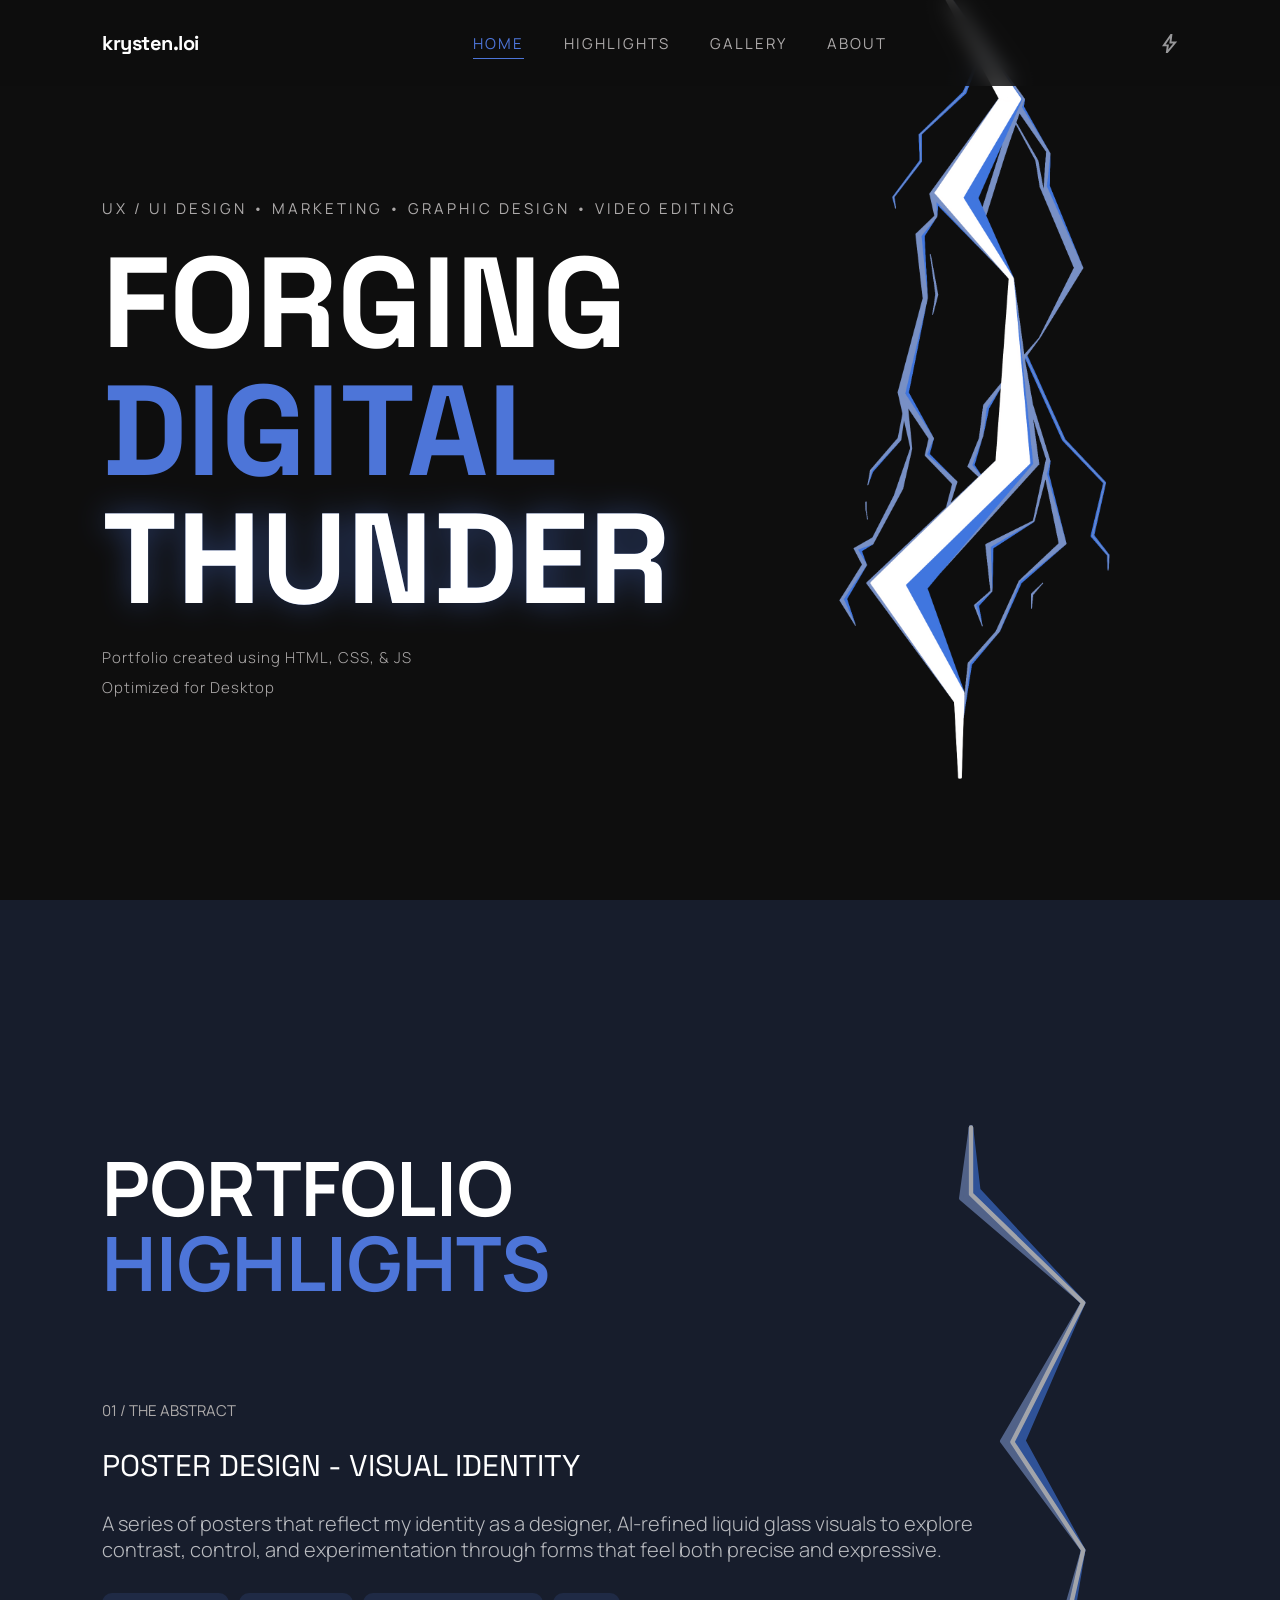
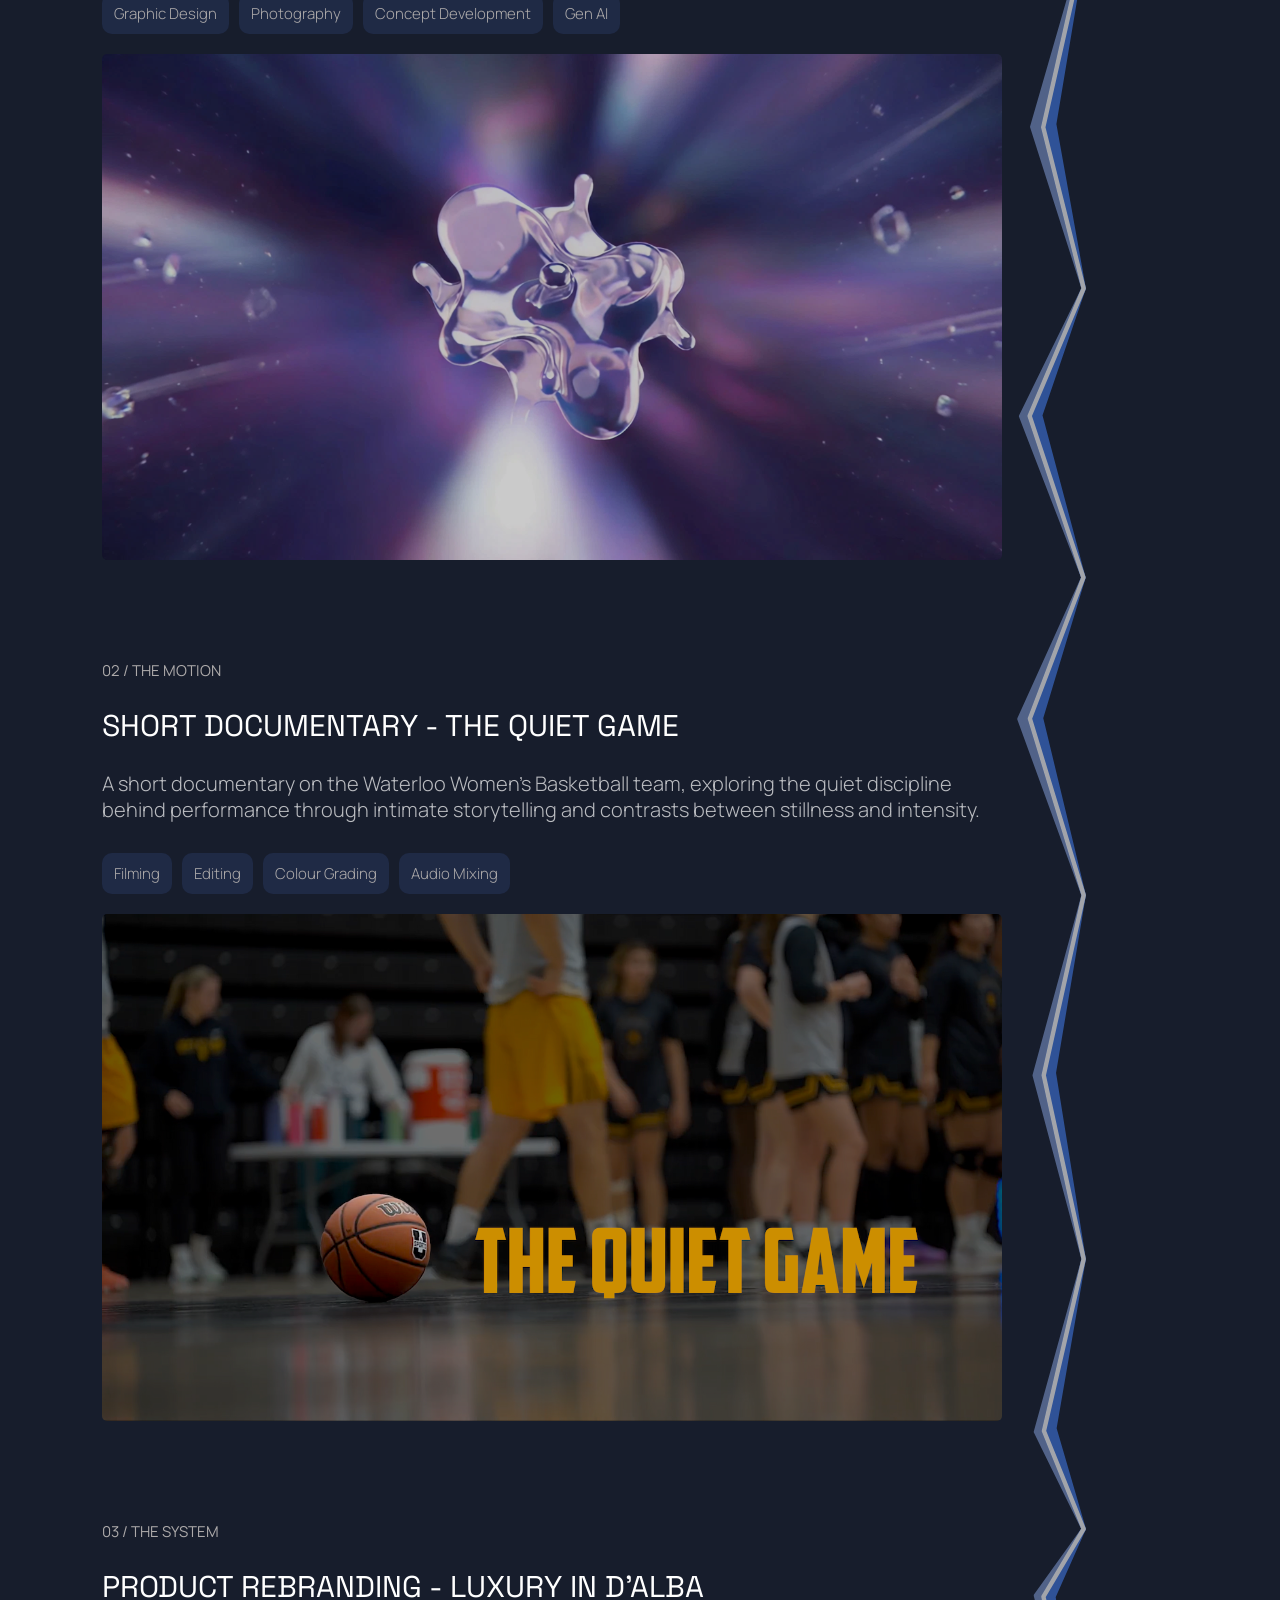
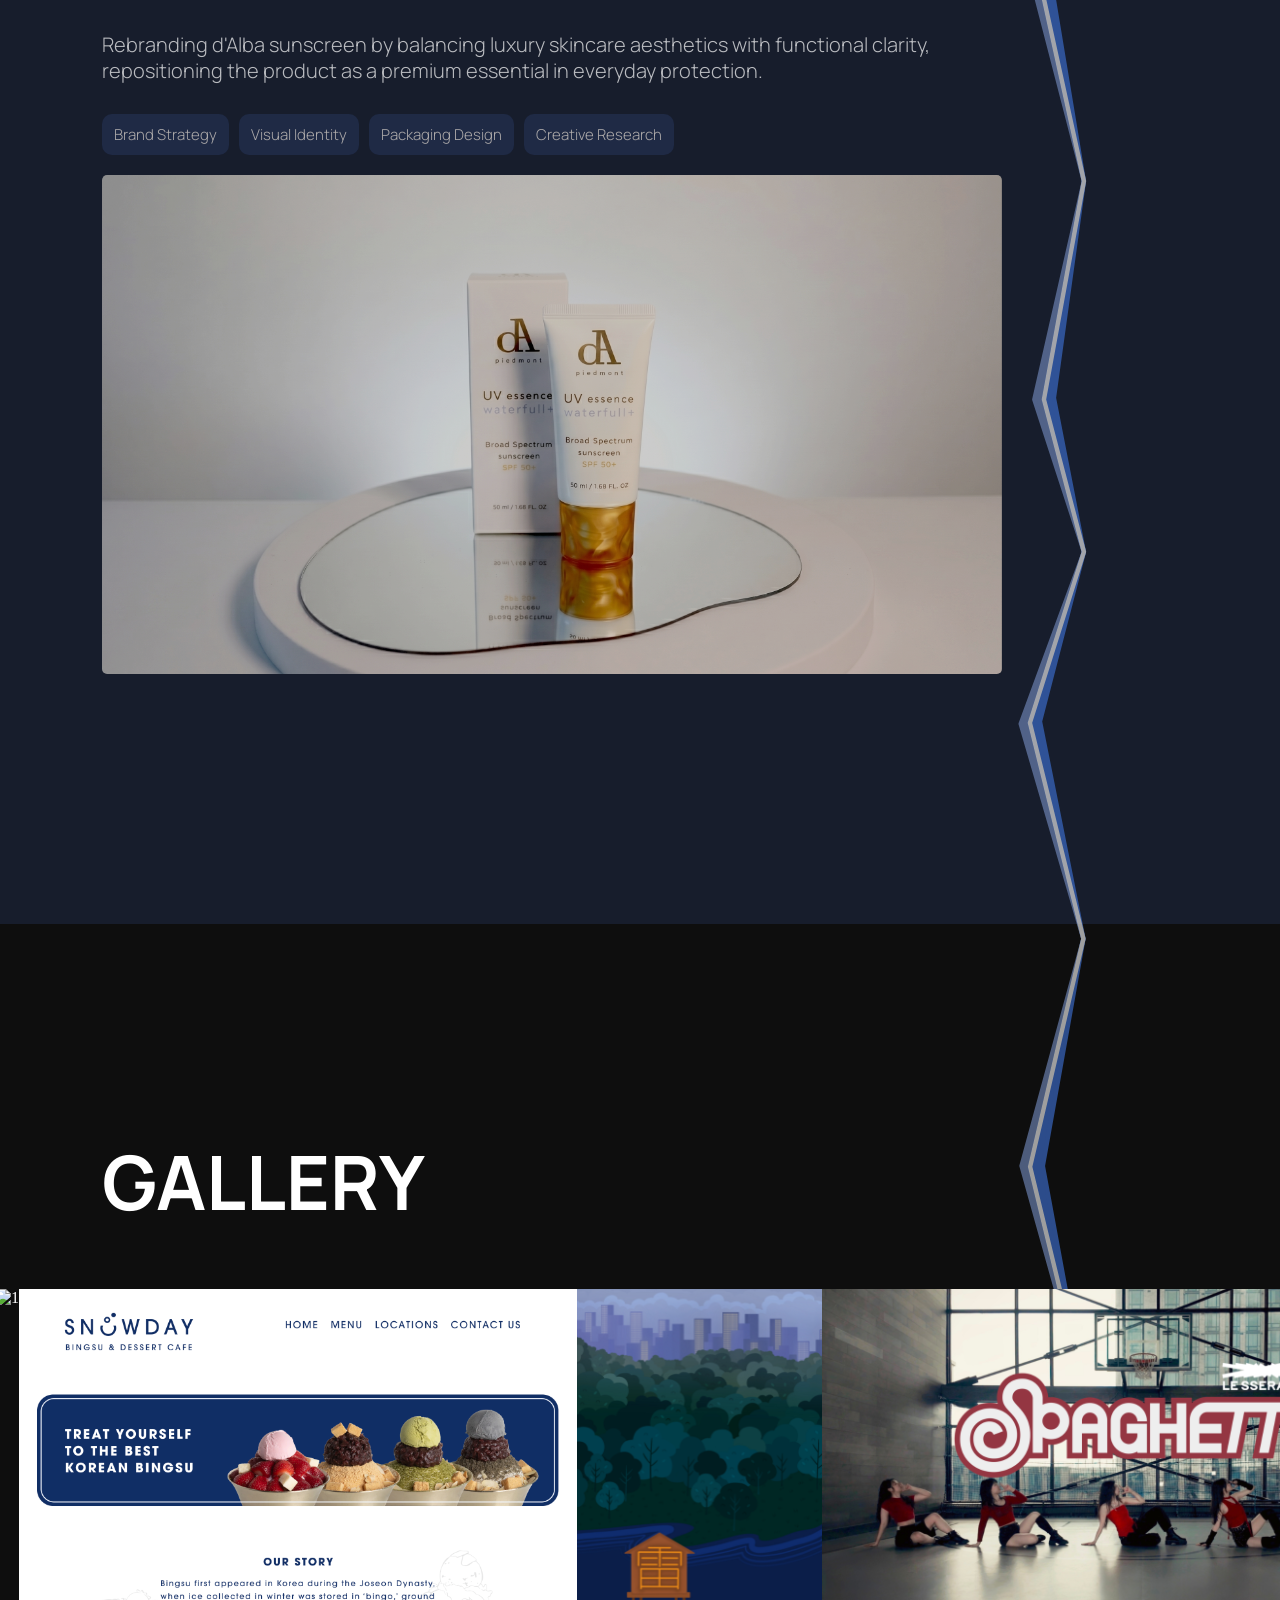
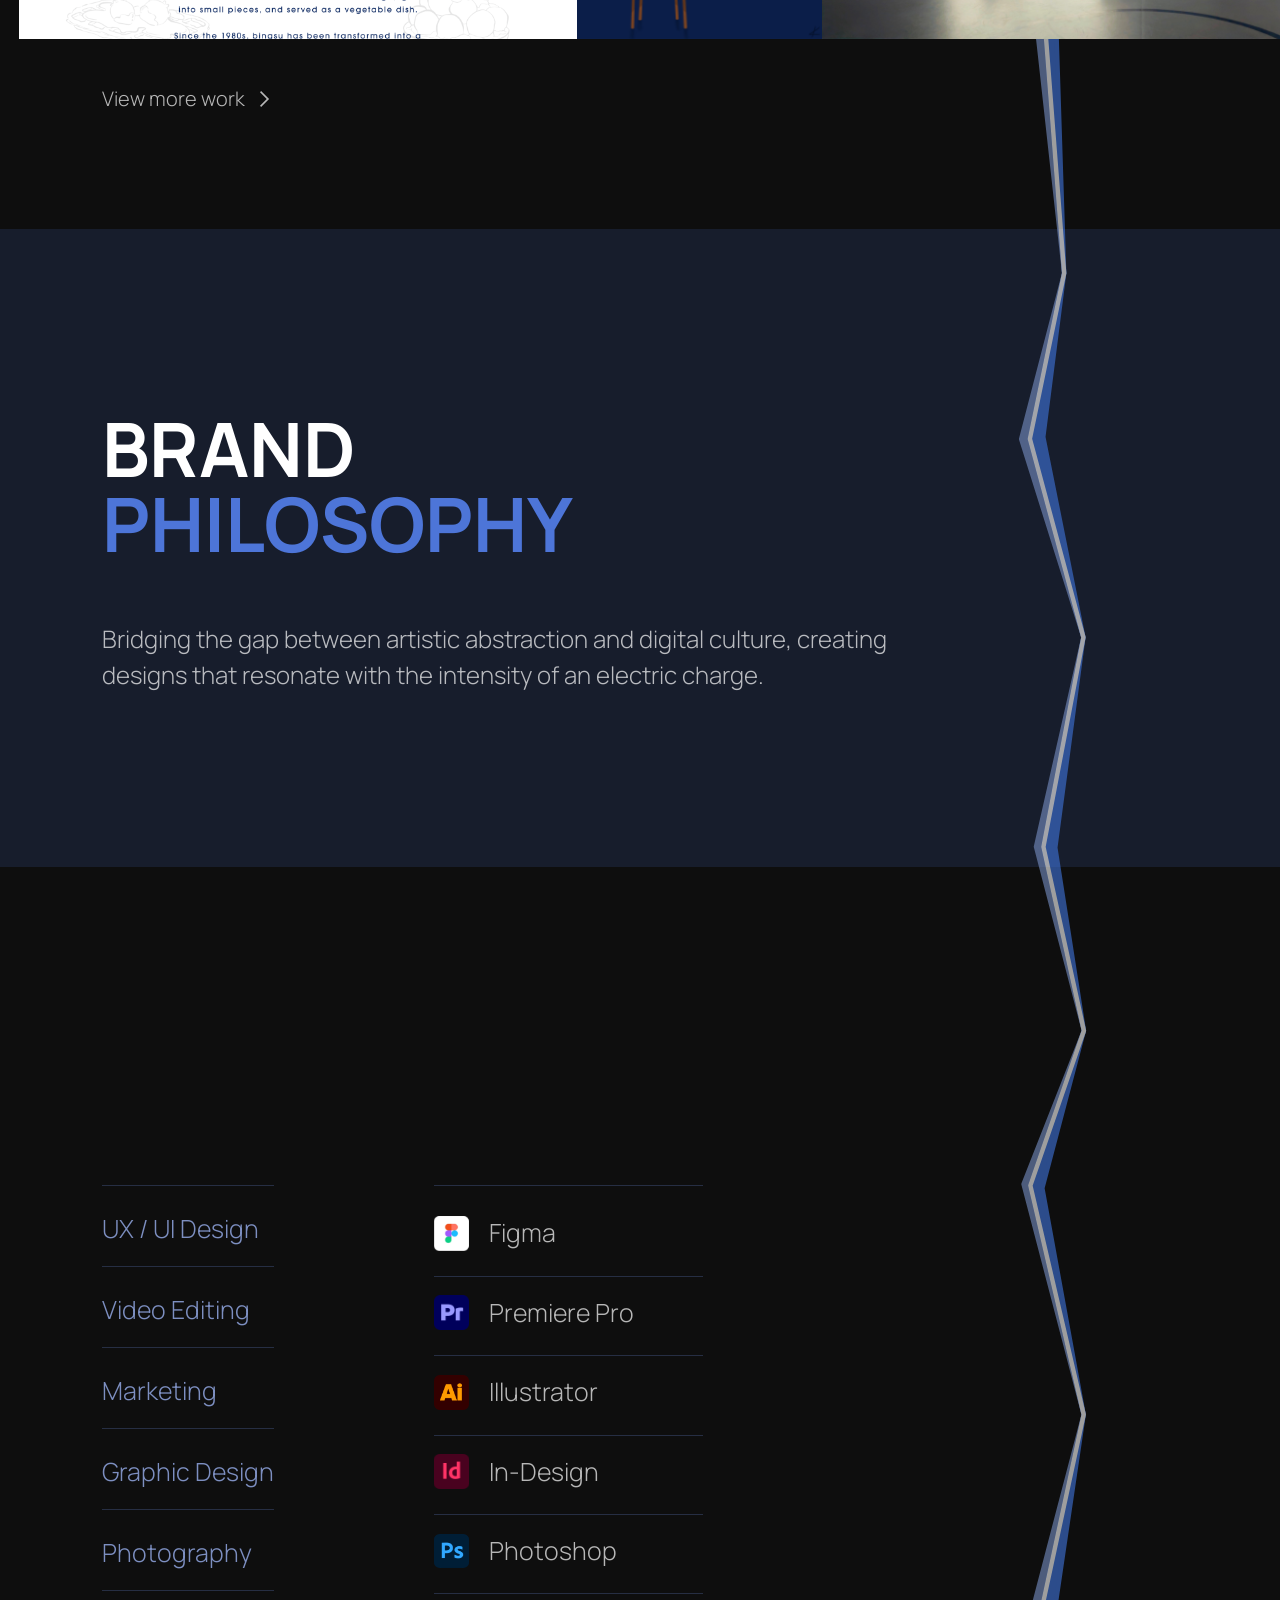
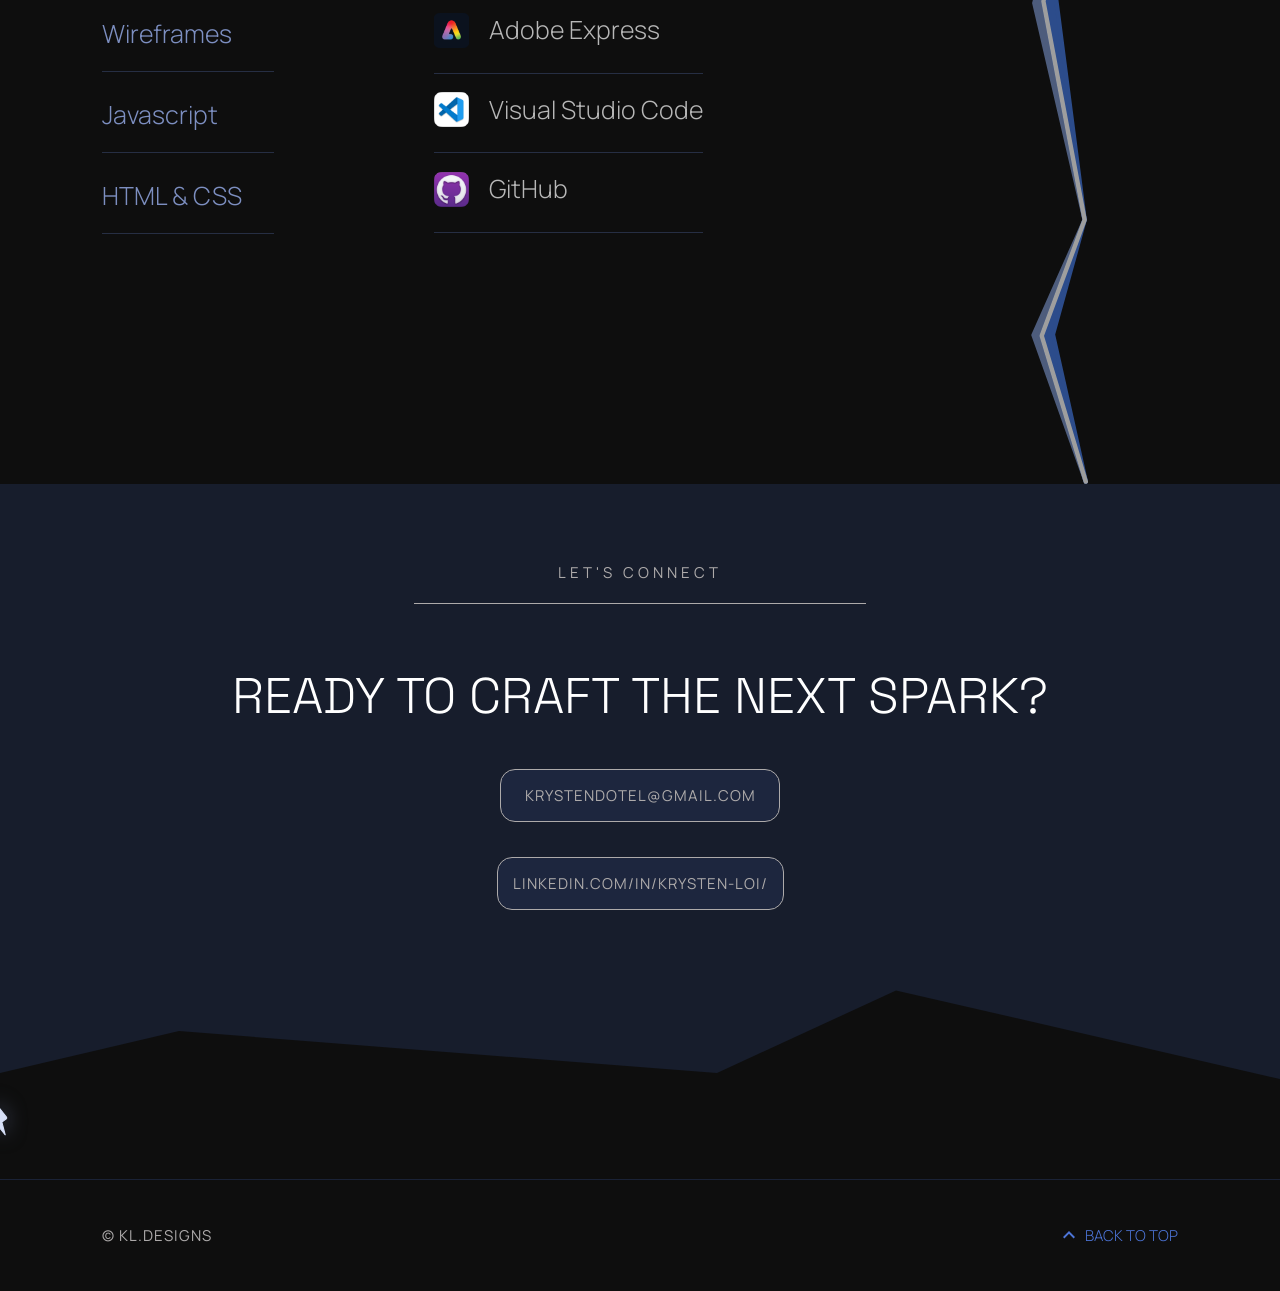
==== commit dd07f66e: "added optimization disclaimer" ====
--- a/index.html
+++ b/index.html
@@ -54,7 +54,7 @@
                         <h1 class="white-text">Thunder</h1>
                     </div>
                 </div>
-                <p class="hero-disclaimer">Portfolio created using HTML, CSS, & JS</p>
+                <p class="hero-disclaimer">Portfolio created using HTML, CSS, & JS<br>Optimized for Desktop</p>
             </div>
             <div class="lightning-container">
                 <div class="lightning-zap"></div>
--- a/style.css
+++ b/style.css
@@ -332,6 +332,7 @@
     color: rgba(var(--text-muted));
     font-size: 15px;
     letter-spacing: 1px;
+    line-height: 2;
     margin-top: 20px;
     font-weight: 300;
 }
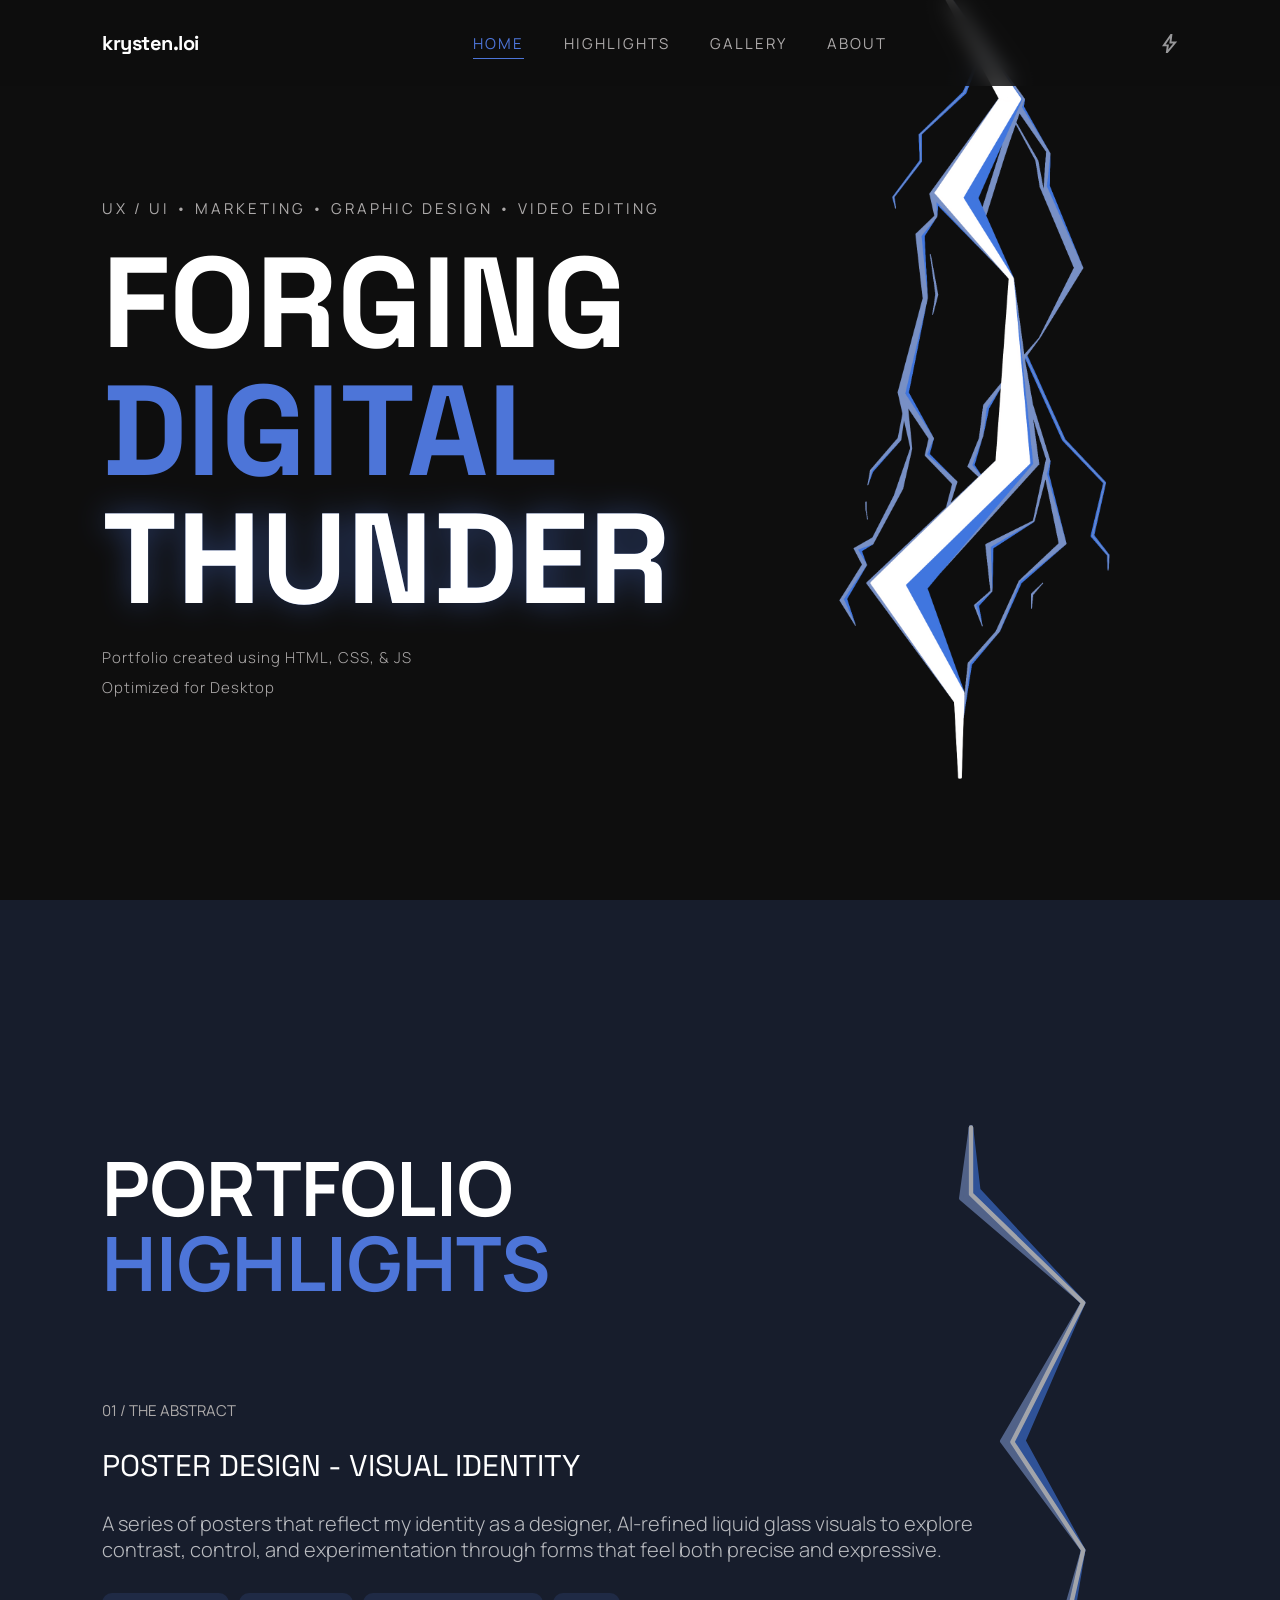
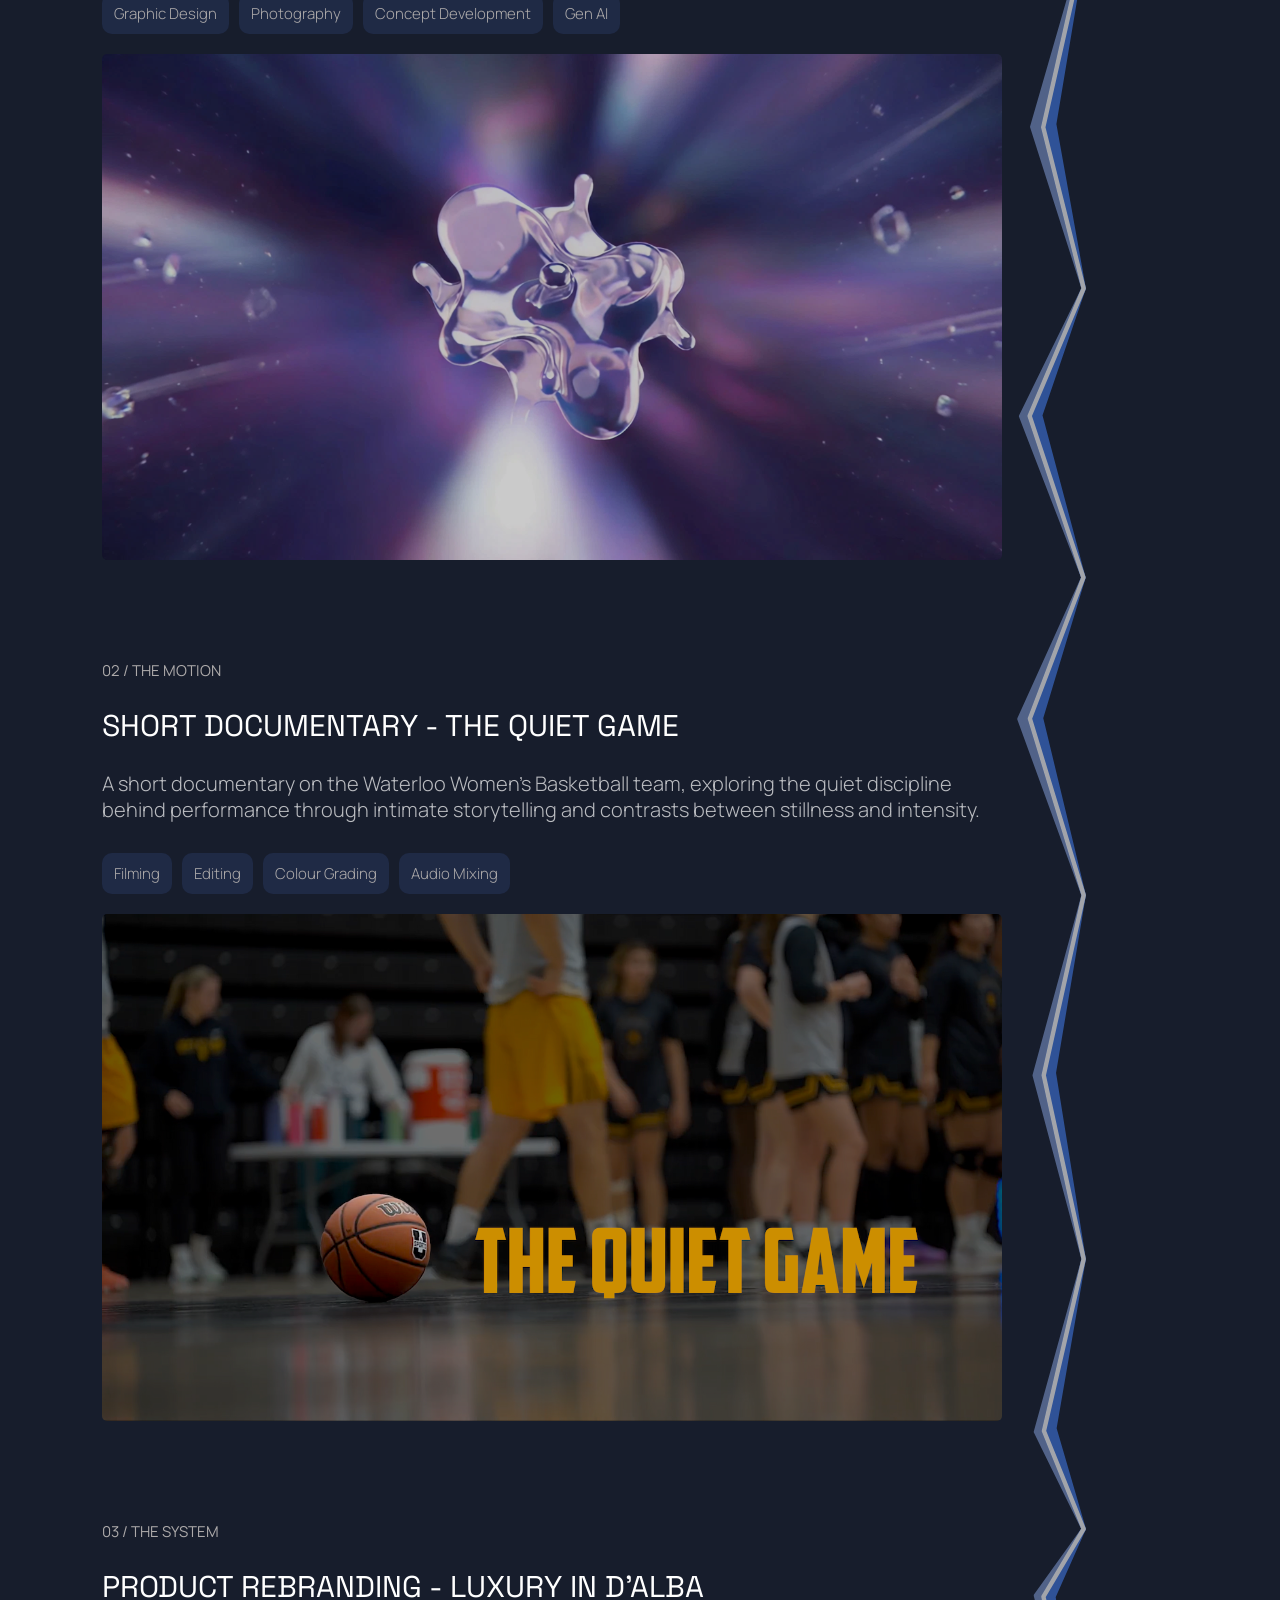
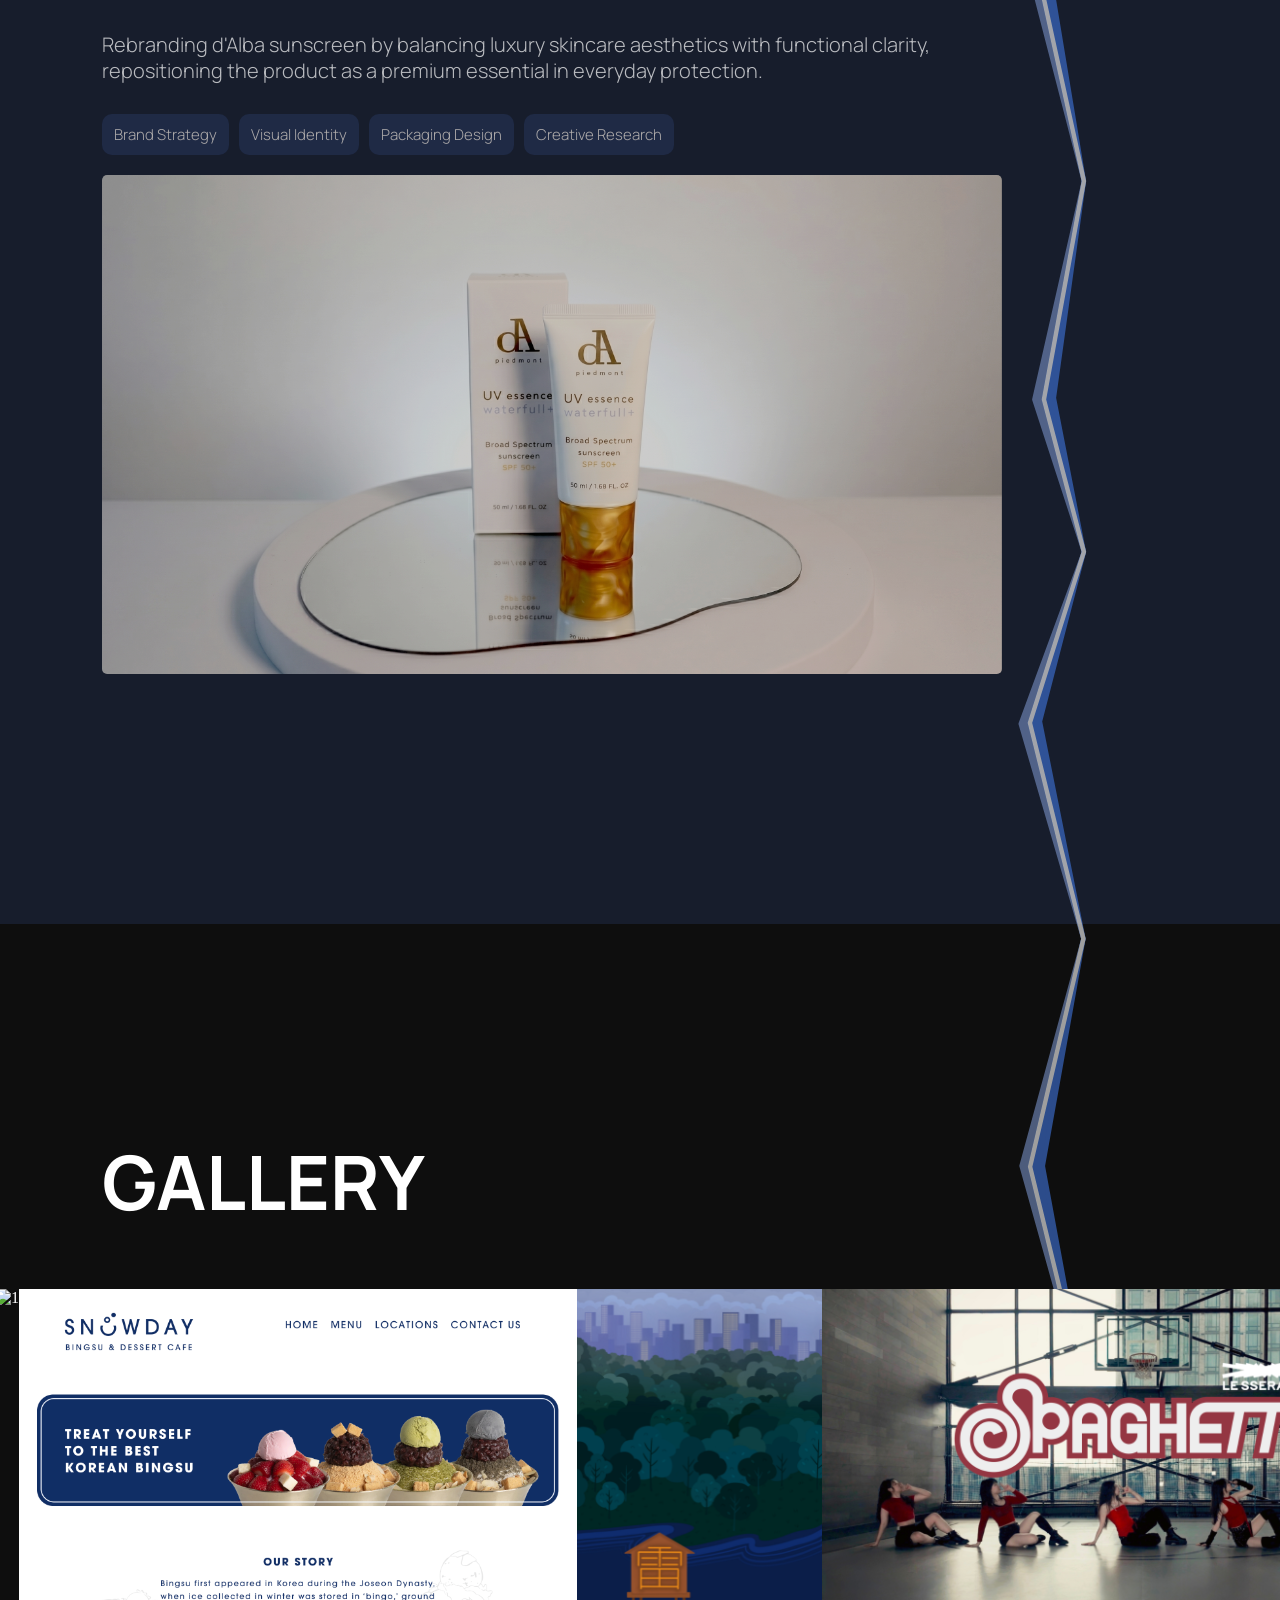
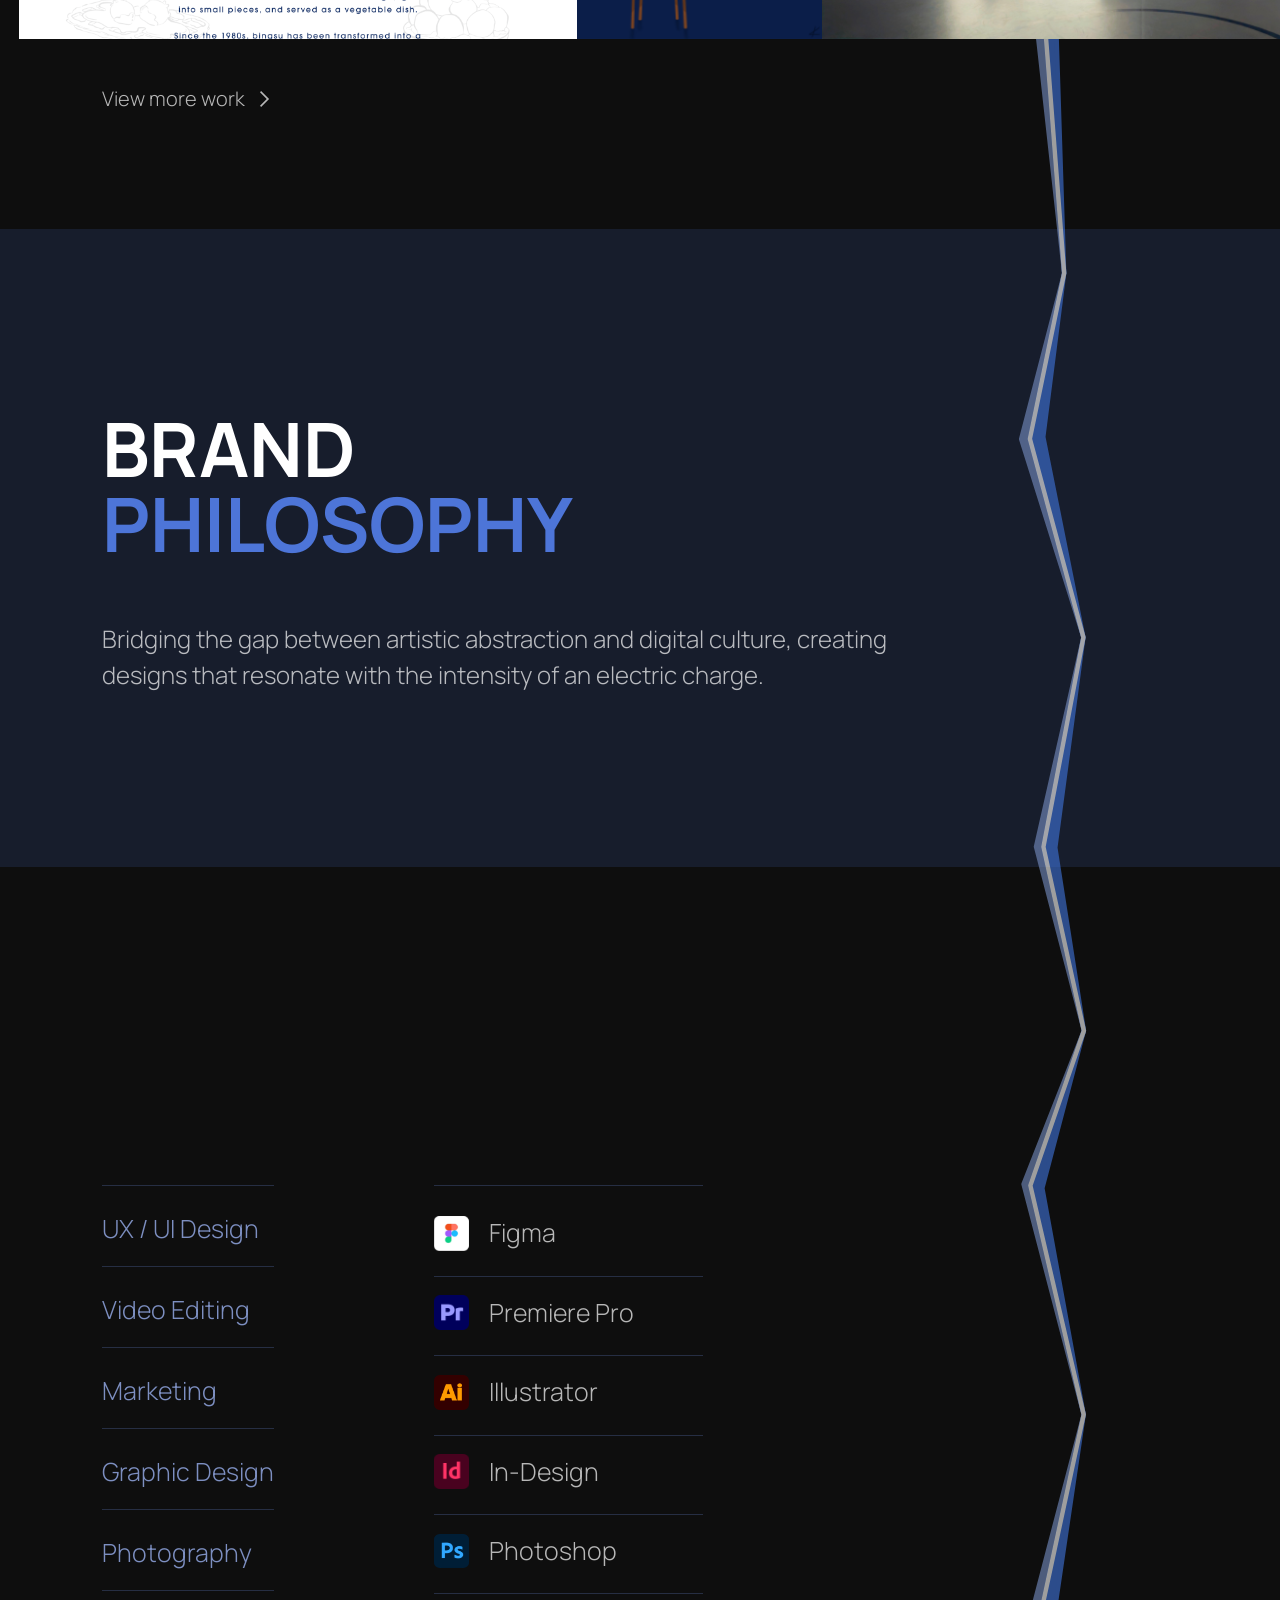
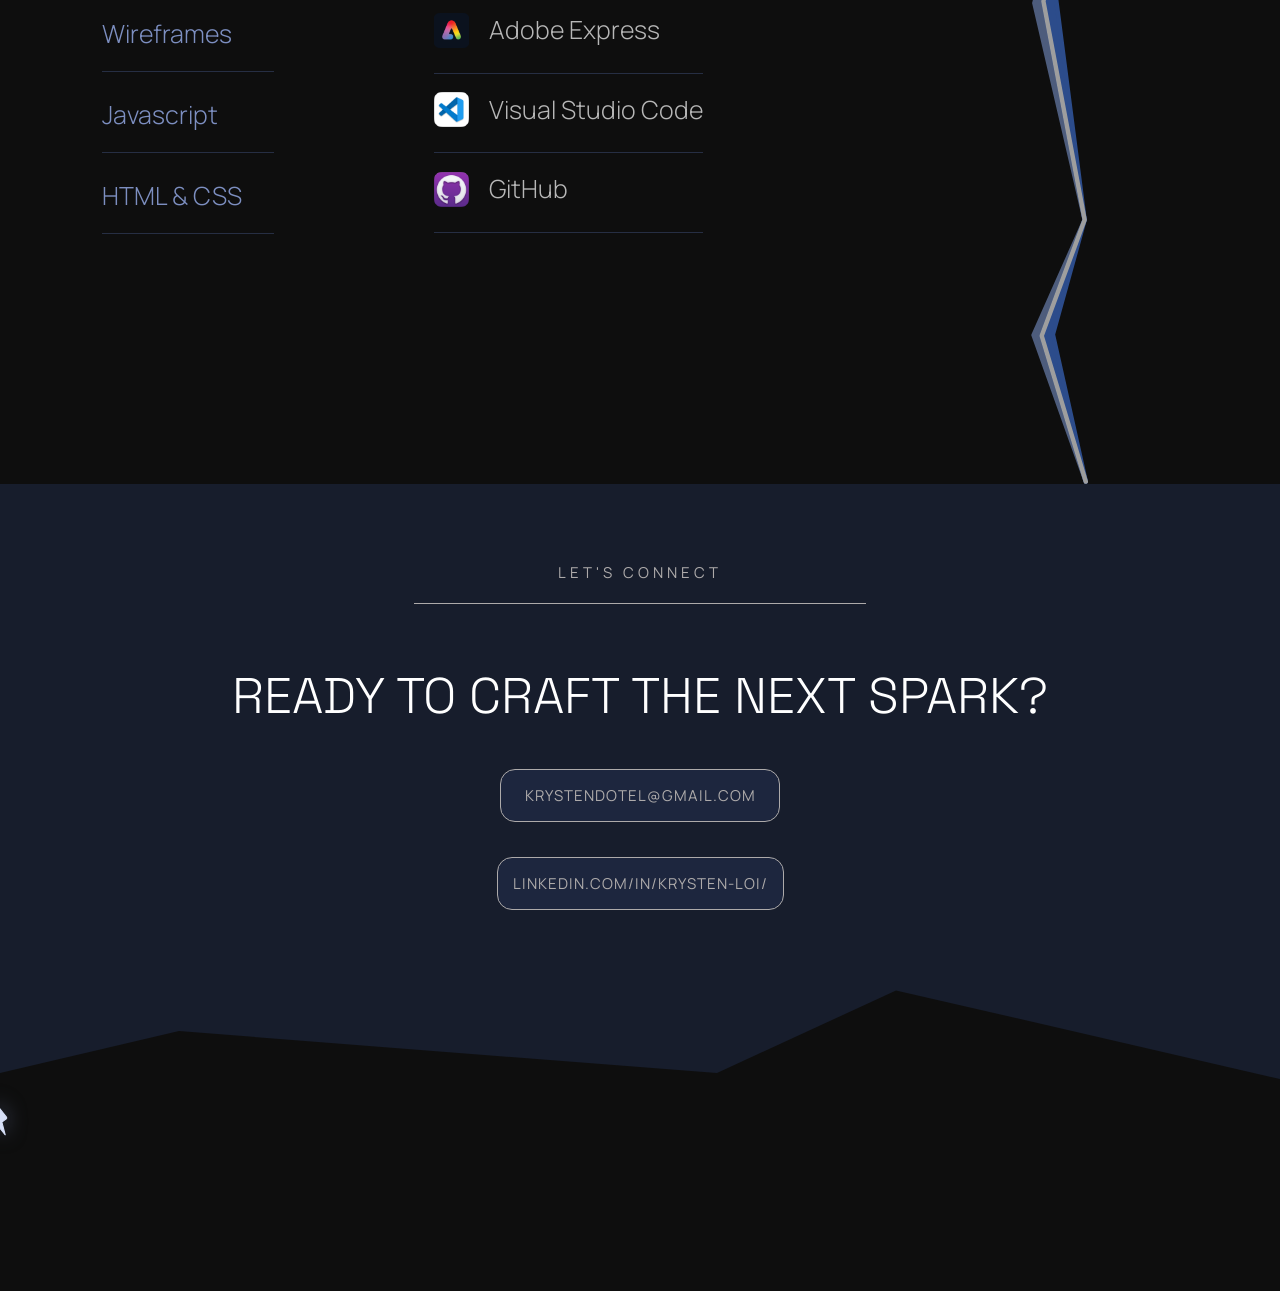
==== commit 5eecc120: "fixed mobile home page" ====
--- a/index.html
+++ b/index.html
@@ -9,10 +9,12 @@
 
     <link rel="icon" href="media/favicon-k.svg" type="image/svg+xml">
 
-    <!-- <link rel="icon" 
-      href="media/favicon-dark.svg" 
-      type="image/svg+xml" 
-      media="(prefers-color-scheme: dark)"> -->
+    <!-- Open Graph / Link Preview -->
+    <meta property="og:title" content="Krysten Loi | Portfolio">
+    <meta property="og:description" content="Forging Digital Thunder">
+    <meta property="og:image" content="https://kayelloi.github.io/K-Portfolio/media/preview-link.png">
+    <meta property="og:url" content="https://kayelloi.github.io/K-Portfolio/">
+    <meta property="og:type" content="website">
 </head>
 
 <body id="top" class="home-page">
@@ -20,6 +22,14 @@
 
     <nav class="navbar">
         <div class="logo">krysten.loi</div>
+
+        <input type="checkbox" id="nav-toggle" class="nav-toggle">
+<label for="nav-toggle" class="hamburger">
+    <span></span>
+    <span></span>
+    <span></span>
+</label>
+
         <ul class="nav-links">
             <li><a href="index.html" class="active">Home</a></li>
             <li class="dropdown">
@@ -45,7 +55,7 @@
     <main>
         <section id="home" class="hero section reveal">
             <div class="hero-container">
-                <p class="hero-tagline">UX / UI Design • Marketing • Graphic Design • Video Editing</p>
+                <p class="hero-tagline">UX / UI • Marketing • Graphic Design • Video Editing</p>
                 <div class="hero-title">
                     <h1 class="white-text">Forging</h1>
                     <h1 class="accent-text">Digital</h1>
--- a/style.css
+++ b/style.css
@@ -1,7 +1,21 @@
 @import url('https://fonts.googleapis.com/css2?family=Manrope:wght@300;400;700&family=Space+Grotesk:wght@300;400;700&family=Stick&display=swap');
+
+html, body {
+    width: 100%;
+    margin: 0;
+    padding: 0;
+    overflow-x: hidden;
+    -webkit-font-smoothing: antialiased;
+}
 
 html {
     scroll-behavior: smooth;
+}
+
+body {
+    position: relative;
+    background-color: rgba(var(--bg-color));
+    color: rgba(var(--text-white));
 }
 
 /* 1. The initial state (Hidden and shifted down) */
@@ -31,15 +45,6 @@
 * {
     box-sizing: border-box;
     /* Stops padding from breaking layout */
-}
-
-body {
-    position: relative;
-    background-color: rgba(var(--bg-color));
-    margin: 0;
-    padding: 0;
-    overflow-x: hidden;
-    color: rgba(var(--text-white));
 }
 
 .white-text {
@@ -222,6 +227,12 @@
     background: rgba(var(--electric-blue), 0.1);
     padding-left: 12px;
 }
+.nav-toggle {
+    display: none;
+}
+.hamburger {
+    display: none;
+}
 .logo {
     color: rgba(var(--text-white));
     font-family: 'Space Grotesk', sans-serif;
@@ -707,18 +718,6 @@
     background-size: cover;
     z-index: -1;
     pointer-events: none;
-}
-
-/* Widescreen */
-@media (min-width: 1400px) {
-    /* If main content is 1400px wide, 50% - 700px is the edge. */
-    .page-lightning-container {
-        right: calc(50% - 525px); 
-    }
-    .lightning-zap {
-        right: calc(50% - 830px); 
-        transform-origin: top;
-    }
 }
 
 /* ==========================================================================
@@ -794,11 +793,11 @@
     right: 5.6%;
     z-index: 1;
     pointer-events: none;
-    animation: glow-pulse-highlights 3s ease-in-out infinite alternate;
-}
-@keyframes glow-pulse-highlights {
-    from { filter: drop-shadow(0 0 5px  rgba(var(--electric-blue), 0.5)); }
-    to   { filter: drop-shadow(0 0 15px rgba(var(--electric-blue), 0.9)); }
+    animation: glow-pulse-highlight1 3s ease-in-out infinite alternate;
+}
+@keyframes glow-pulse-highlight1 {
+    from { filter: drop-shadow(0 0 5px  rgba(var(--vivid-purple), 0.5)); }
+    to   { filter: drop-shadow(0 0 15px rgba(var(--vivid-purple), 0.9)); }
 }
 
 /* Project Hero Layout */
@@ -806,7 +805,7 @@
     height: fit-content;
     display: flex;
     align-items: center;
-    padding: 105px 8% 45px 8%;
+    padding: 105px 15% 45px 8%;
     position: relative;
     z-index: 5;
 }
@@ -851,14 +850,14 @@
 }
 .hero-title h1 {
     font-family: 'Space Grotesk', sans-serif;
-    font-size: 125px;
+    font-size: 115px;
     text-transform: uppercase;
     line-height: 1;
     margin: 0;
 }
 .project-category h1 {
     margin-top: 20px;
-    font-size: 100px;
+    font-size: 85px;
     font-weight: 300;
 }
 @keyframes arrowBounce {
@@ -927,7 +926,7 @@
     align-items: center;
     gap: 0px;
     margin-bottom: 0px;
-    padding: 0 8% 0px 0;
+    padding: 0 15% 0px 0;
 }
 .output-row.reverse {
     flex-direction: row-reverse;
@@ -980,7 +979,7 @@
     display: grid;
     grid-template-columns: 1fr 2fr; 
     gap: 80px;
-    padding: 0px 8% 0 0;
+    padding: 0px 15% 0 0;
     align-items: start;
 }
 .narrative-heading h3 {
@@ -1023,7 +1022,7 @@
 
 /* Visual Break */
 .visual-break img {
-    width: 92%;
+    width: 85%;
     border-radius: 5px;
 }
 
@@ -1032,7 +1031,7 @@
     display: grid;
     grid-template-columns: 3fr 1fr; 
     gap: 80px;
-    padding: 0px 8% 0 0;
+    padding: 0px 15% 0 0;
     align-items: start;
 }
 .execution-heading h3 {
@@ -1074,7 +1073,7 @@
     display: grid;
     grid-template-columns: 1.5fr 2.5fr; 
     gap: 150px;
-    padding: 0 8% 50px 0;
+    padding: 0 15% 50px 0;
     align-items: center;
 }
 .highlight1-page .execution-img-1 {
@@ -1110,7 +1109,7 @@
     display: grid;
     grid-template-columns: 2.5fr 1.5fr; 
     gap: 0px;
-    padding: 0 8% 50px 0;
+    padding: 0 15% 50px 0;
     align-items: center;
 }
 .highlight1-page .execution-img-2 {
@@ -1221,25 +1220,6 @@
     background-size: cover;
     background-position: center top;
     background-image: linear-gradient(rgba(var(--bg-color), 0.6), rgba(var(--bg-color), 1)), url('media/h1-background.png');
-}
-
-/* Widescreen */
-@media (min-width: 1400px) {
-    /* If main content is 1400px wide, 50% - 700px is the edge. */
-    .highlight1-page .project-stats {
-        grid-template-columns: 0.3fr 0.5fr 0.8fr 1fr 0.3fr;
-    }
-
-    .highlight1-page .output-img img {
-        width: 70%;
-    }
-
-    .highlight1-page .execution-part-1 {
-        grid-template-columns: 1.8fr 2.5fr; 
-    }
-    .highlight1-page .execution-part-2 {
-        grid-template-columns: 2.5fr 2.1fr; 
-    }
 }
 
 /* ==========================================================================
@@ -1315,7 +1295,11 @@
     right: 6%;
     z-index: 1;
     pointer-events: none;
-    animation: glow-pulse-highlights 3s ease-in-out infinite alternate;
+    animation: glow-pulse-highlight2 3s ease-in-out infinite alternate;
+}
+@keyframes glow-pulse-highlight2 {
+    from { filter: drop-shadow(0 0 5px  rgba(var(--burnt-orange), 0.5)); }
+    to   { filter: drop-shadow(0 0 15px rgba(var(--burnt-orange), 0.9)); }
 }
 
 /* View All Portfolio Highlights */
@@ -1336,7 +1320,7 @@
 
 /* Production Output */
 .highlight2-page .production-output {
-    padding: 120px 0 100px 8%;
+    padding: 120px 15% 100px 8%;
     width: 245%;
 }
 .video-hero-container {
@@ -1407,7 +1391,7 @@
     display: grid;
     grid-template-columns: 1.1fr 1.5fr; 
     gap: 50px; 
-    padding: 0 3.6% 100px 0;
+    padding: 0 14.5% 100px 0;
     align-items: stretch;
 }
 .highlight2-page .execution-img-1 {
@@ -1429,9 +1413,9 @@
 }
 .highlight2-page .execution-part-2 {
     display: grid;
-    grid-template-columns: 1.1fr 1.5fr; 
+    grid-template-columns: 1.2fr 1.5fr; 
     gap: 50px;
-    padding: 0 8% 50px 0;
+    padding: 0 15% 50px 0;
     align-items: center;
 }
 .highlight2-page .execution-img-2 img {
@@ -1465,14 +1449,6 @@
     background-size: cover;
     background-position: center top;
     background-image: linear-gradient(rgba(var(--bg-color), 0), rgba(var(--bg-color), 1)), url('media/h2-background.png');
-}
-
-/* Widescreen */
-@media (min-width: 1400px) {
-    /* If main content is 1400px wide, 50% - 700px is the edge. */
-    .highlight2-page .project-stats {
-        grid-template-columns: 0.5fr 0.5fr 0.85fr 1fr 0.3fr;
-    }
 }
 
 /* ==========================================================================
@@ -1548,7 +1524,11 @@
     right: 5.6%;
     z-index: 1;
     pointer-events: none;
-    animation: glow-pulse-highlights 3s ease-in-out infinite alternate;
+    animation: glow-pulse-highlight3 3s ease-in-out infinite alternate;
+}
+@keyframes glow-pulse-highlight3 {
+    from { filter: drop-shadow(0 0 5px  rgba(var(--gold-yellow), 0.5)); }
+    to   { filter: drop-shadow(0 0 15px rgba(var(--gold-yellow), 0.9)); }
 }
 
 /* View All Portfolio Highlights */
@@ -1562,15 +1542,15 @@
 /* Stats Bar */
 .highlight3-page .project-stats {
     display: grid;
-    grid-template-columns: 0.9fr 0.8fr 1.1fr 1.5fr 0.3fr;
+    grid-template-columns: 1.1fr 0.8fr 1.1fr 1.3fr 0.3fr;
     padding: 50px 8% 35px;
     background-color: rgba(var(--gold-yellow), 0.05);
 }
 
 /* Production Output */
 .highlight3-page .production-output {
-    padding: 120px 8%;
-    width: 92%;
+    padding: 120px 20% 120px 8%;
+    width: 100%;
 }
 .production-output-img {
     width: 100%;
@@ -1604,7 +1584,7 @@
 
 /* The Execution */
 .process-work {
-    width: 92%;
+    width: 99%;
 }
 .highlight3-page .process-work-text {
     max-width: 100%;
@@ -1613,21 +1593,21 @@
     display: flex;
     flex-direction: column;
     gap: 30px;
-    padding: 0 0 50px 0;
+    padding: 0 15% 50px 0;
     width: 100%;
 }
 .big-idea {
     width: 100%;
 }
 .big-idea img {
-    width: 92%;
+    width: 100%;
     height: auto;
     display: block;
     border-radius: 5px;
 }
 .execution-design-process {
     display: block;
-    padding: 0 8% 50px 0;
+    padding: 0 15% 50px 0;
     width: 100%;
 }
 .execution-design-process h4 {
@@ -1682,7 +1662,7 @@
     display: grid;
     grid-template-columns: 1fr 1fr;
     gap: 50px;
-    margin-bottom: 60px;
+    margin-bottom: 0px;
     width: 100%;
 }
 .process-row-tc img {
@@ -1716,14 +1696,6 @@
     background-image: linear-gradient(rgba(var(--bg-color), 0), rgba(var(--bg-color), 1)), url('media/h3-background.png');
 }
 
-/* Widescreen */
-@media (min-width: 1400px) {
-    /* If main content is 1400px wide, 50% - 700px is the edge. */
-    .highlight3-page .project-stats {
-        grid-template-columns: 0.5fr 0.5fr 0.8fr 0.9fr 0.3fr;
-    }
-}
-
 /* ==========================================================================
    Gallery
    ========================================================================== */
@@ -1775,7 +1747,7 @@
     display: grid;
     grid-template-columns: 2.03fr 0.6fr; 
     width: 90%;
-    padding: 0 8%;
+    padding: 0 10% 0 8%;
     box-sizing: border-box;
     align-items: start;
     gap: 50px;
@@ -1828,7 +1800,7 @@
     display: grid;
     grid-template-columns: 1.15fr 1fr;
     width: 90%;
-    padding: 0 8%;
+    padding: 0 10% 0 8%;
     margin-bottom: 80px;
     box-sizing: border-box;
     align-items: start;
@@ -1906,7 +1878,7 @@
     display: grid;
     grid-template-columns: 0.5fr 1.043fr;
     width: 90%;
-    padding: 0 8%;
+    padding: 0 10% 0 8%;
     margin-bottom: 80px;
     box-sizing: border-box;
     align-items: start;
@@ -1920,7 +1892,7 @@
     display: grid;
     grid-template-columns: 1.083fr 1fr 0.99fr;
     width: 90%;
-    padding: 0 8%;
+    padding: 0 10% 0 8%;
     margin-bottom: 160px;
     box-sizing: border-box;
     align-items: start;
@@ -1938,13 +1910,13 @@
     color: rgba(var(--text-white), 0.8);
     letter-spacing: 0.5px;
     text-transform: uppercase;
-    padding: 0 8%;
+    padding: 0 10% 0 8%;
 }
 .section-grid-studio {
     display: grid;
     grid-template-columns: repeat(2, 1fr);
     width: 90%;
-    padding: 0 8%;
+    padding: 0 10% 0 8%;
     margin-bottom: 80px;
     box-sizing: border-box;
     align-items: start;
@@ -1954,7 +1926,7 @@
     display: grid;
     grid-template-columns: repeat(2, 1fr);
     width: 90%;
-    padding: 0 8%;
+    padding: 0 10% 0 8%;
     margin-bottom: 160px;
     box-sizing: border-box;
     align-items: start;
@@ -1969,7 +1941,7 @@
     grid-template-columns: 0.5fr 0.5fr 1.34fr; 
     gap: 20px;
     width: 90%;
-    padding: 0 8%;
+    padding: 0 10% 0 8%;
     box-sizing: border-box;
     margin-bottom: 20px;
 }
@@ -1984,7 +1956,7 @@
     grid-template-columns: repeat(2, 1fr); 
     gap: 20px;
     width: 90%;
-    padding: 0 8%;
+    padding: 0 10% 0 8%;
     box-sizing: border-box;
     margin-bottom: 20px;
 }
@@ -1999,7 +1971,7 @@
     grid-template-columns: 1.57fr 0.5fr 0.5fr; 
     gap: 20px;
     width: 90%;
-    padding: 0 8%;
+    padding: 0 10% 0 8%;
     box-sizing: border-box;
     margin-bottom: 20px;
 }
@@ -2272,4 +2244,423 @@
 }
 .experiences-scroll:hover .scroll-track {
     animation-play-state: paused;
+}
+
+/* ==========================================================================
+   WIDESCREEN (min-width: 1400px)
+   ========================================================================== */
+@media (min-width: 1400px) {
+    /* Home */
+    .page-lightning-container {
+        right: calc(50% - 525px); 
+    }
+    .lightning-zap {
+        right: calc(50% - 830px); 
+        transform-origin: top;
+    }
+
+    /* Highlights */
+    .project-hero {
+        padding: 105px 8% 45px 8%;
+    }
+    .hero-title h1 {
+        font-size: 125px;
+    }
+    .project-category h1 {
+        font-size: 92px;
+    }
+
+    /* Highlight 1 */
+    .highlight1-page .project-stats {
+        grid-template-columns: 0.3fr 0.5fr 0.8fr 1fr 0.3fr;
+    }
+    .highlight1-page .execution-part-1 {
+        grid-template-columns: 1.8fr 2fr;
+    }
+    .highlight1-page .execution-part-2 {
+        grid-template-columns: 2.5fr 2.1fr;
+    }
+
+    /* Highlight 2 */
+    .highlight2-page .project-stats {
+        grid-template-columns: 0.5fr 0.5fr 0.85fr 1fr 0.3fr;
+    }
+
+    /* Highlight 3 */
+    .highlight3-page .project-stats {
+        grid-template-columns: 0.5fr 0.5fr 0.8fr 0.9fr 0.3fr;
+    }
+}
+
+/* ==========================================================================
+   MOBILE (max-width: 768px)
+   ========================================================================== */
+
+   @media (max-width: 768px) {
+    /* Navbar */
+    .navbar {
+        display: flex;
+        justify-content: space-between;
+        align-items: center;
+        padding: 20px 6%;
+    }
+    .logo {
+        order: 1;
+    }
+    .nav-icon {
+        order: 2;
+        display: flex;
+        align-items: center;
+        gap: 15px;
+    }
+    .hamburger {
+        display: flex;
+        flex-direction: column;
+        gap: 5px;
+        cursor: pointer;
+        order: 3;
+        z-index: 1001;
+    }
+    .hamburger span {
+        display: block;
+        width: 22px;
+        height: 2px;
+        background: rgba(var(--text-white));
+        transition: 0.3s ease;
+    }
+    .nav-links {
+        position: fixed;
+        top: 0;
+        right: -100%;
+        width: 100%;
+        height: 100vh;
+        background: rgba(var(--bg-color), 0.98);
+        flex-direction: column;
+        justify-content: center;
+        align-items: center;
+        gap: 30px;
+        transition: 0.5s cubic-bezier(0.77,0.2,0.05,1.0);
+        z-index: 1000;
+    }
+    .nav-links > li:first-child {
+        margin-bottom: 17px;
+    }
+    .nav-links > li:last-child {
+        margin-top: 10px;
+    }
+    .nav-toggle:checked ~ .nav-links {
+        right: 0;
+    }
+    .nav-toggle:checked ~ .hamburger span:nth-child(1) { transform: rotate(45deg) translate(5px, 5px); }
+    .nav-toggle:checked ~ .hamburger span:nth-child(2) { opacity: 0; }
+    .nav-toggle:checked ~ .hamburger span:nth-child(3) { transform: rotate(-45deg) translate(5px, -5px); }
+
+    .dropdown-menu {
+        position: static;
+        display: block;
+        visibility: visible;
+        opacity: 1;
+        padding: 15px 0 0 0;
+        background: transparent;
+        border: none;
+        text-align: left;
+        transform: none;
+    }
+    .dropdown-menu li a {
+        font-size: 13px !important;
+        color: rgba(var(--text-muted)) !important;
+        margin: 0;
+    }
+
+    /* Page Lightning */
+    .page-lightning-container {
+        display: none;
+    }
+
+    /* Footer */
+    .footer-bottom {
+        flex-direction: row; /* Force horizontal */
+        justify-content: space-between;
+        padding: 30px 6%;
+    }
+
+    .footer-bottom span, .back-to-top {
+        font-size: 12px; /* Smaller text for mobile fit */
+    }
+
+    /* Home */
+    .hero-container {
+        opacity: 0;
+        animation: fade-in-delayed 1.5s ease-out 2.0s forwards;
+    }
+    .lightning-zap {
+        transform: scale(0.22) translateX(50%);
+        right: -35%;
+        animation: zap-strike 0.6s steps(9) forwards,
+                   zap-vanish 0.1s ease-out 1.8s forwards;
+    }
+    @keyframes fade-in-delayed {
+        to { opacity: 1; }
+    }
+    @keyframes zap-vanish {
+        to { opacity: 0; visibility: hidden; }
+    }
+    .hero {
+        height: 60vh;
+        padding-top: 150px;
+        padding-bottom: 100px; 
+        display: flex;
+        flex-direction: column;
+        justify-content: center;
+    }
+    .home-page .hero-title h1 {
+        font-size: 75px; 
+        line-height: 0.95;
+        margin: 10px 0;
+    }
+    .home-page .hero-title {
+        padding-top: 10px;
+    }
+    .hero-tagline {
+        font-size: 8px;
+        letter-spacing: 2px;
+        margin-bottom: 5px;
+        opacity: 0.8;
+    }
+    .hero-disclaimer {
+        font-size: 10px;
+        margin-top: 10px;
+        line-height: 1.5;
+        max-width: 90%;
+    }
+
+    /* Highlights */
+    #highlights {
+        padding: 70px 6% 60px 6%;
+    }
+    .project-item {
+        margin-bottom: 70px;
+    }
+    .project-item h3 {
+        font-size: 20px;
+    }
+    .project-item p {
+        font-size: 15px;
+    }
+    .tags {
+        flex-wrap: wrap;
+        gap: 8px;
+    }
+    .tags span {
+        font-size: 11px;
+        padding: 6px 10px;
+    }
+
+    /* Gallery */
+    #gallery {
+        padding-top: 70px;
+        padding-bottom: 110px;
+    }
+    .scroll-track img {
+        height: 200px;
+    }
+    .gallery-action a p {
+        font-size: 15px;
+    }
+
+    /* Philosophy */
+    .philosophy {
+        padding-top: 90px;
+        padding-bottom: 100px;
+    }
+    .philosophy-text {
+        font-size: 15px;
+    }
+
+    /* Skills & Tools */
+    #skills {
+        padding-top: 90px;
+        padding-bottom: 100px;
+    }
+    .skills-grid {
+        display: flex;
+        flex-direction: row;
+        gap: 20px;
+        justify-content: space-between;
+        width: 100%;
+    }
+    .tools-group {
+        display: flex;
+        flex-direction: column;
+        gap: 11.5px;
+    }
+    .skills-group p, .tool p {
+        font-size: 15px; /* Scaled down to fit side-by-side */
+    }
+    .tool img {
+        width: 38px;
+    }
+
+    /* CTA */
+    .cta-main {
+        padding-bottom: 25px;
+        font-size: 30px;
+    }
+    .cta-content .btn {
+        min-width: 240px;
+        font-size: 12px;
+    }
+    .cta-line {
+        width: 80%;
+    }
+
+    /* --- NEXT PROJECT --- */
+    .np-main {
+        font-size: 36px;
+    }
+    .np-tagline {
+        font-size: 13px;
+    }
+
+    /* --- HIGHLIGHT PAGES HERO --- */
+    .project-hero {
+        padding: 100px 6% 30px 6%;
+    }
+    .hero-title h1 {
+        font-size: clamp(36px, 10vw, 60px);
+    }
+    .project-category h1 {
+        font-size: clamp(28px, 8vw, 48px);
+    }
+    .project-meta {
+        margin-top: 40px;
+        font-size: 11px;
+    }
+
+    /* --- STATS BAR --- */
+    .highlight1-page .project-stats,
+    .highlight2-page .project-stats,
+    .highlight3-page .project-stats {
+        grid-template-columns: 1fr 1fr;
+        gap: 30px;
+        padding: 30px 6%;
+    }
+    .stat-item:last-child {
+        display: none;
+    }
+
+    /* --- NARRATIVE / EXECUTION GRIDS --- */
+    .narrative-text {
+        grid-template-columns: 1fr;
+        gap: 20px;
+        padding: 0;
+    }
+    .execution-text {
+        grid-template-columns: 1fr;
+        gap: 20px;
+        padding: 0;
+    }
+    .output-row,
+    .output-row.reverse {
+        flex-direction: column;
+    }
+    .output-img img {
+        width: 100%;
+    }
+    .highlight1-page .execution-part-1,
+    .highlight1-page .execution-part-2,
+    .highlight2-page .execution-part-1,
+    .highlight2-page .execution-part-2 {
+        grid-template-columns: 1fr;
+        gap: 30px;
+        padding: 0 0 40px 0;
+    }
+
+    /* --- GALLERY PAGE --- */
+    .gallery-intro {
+        padding: 120px 6% 30px 6%;
+    }
+    .section-grid-row-1,
+    .section-grid-row-2,
+    .section-grid-2-col,
+    .section-grid-3-col,
+    .section-grid-studio,
+    .section-grid-dance {
+        grid-template-columns: 1fr;
+        width: 100%;
+        padding: 0 6%;
+        gap: 20px;
+    }
+    .section-grid-photo-1,
+    .section-grid-photo-2-4,
+    .section-grid-photo-3 {
+        grid-template-columns: 1fr;
+        width: 100%;
+        padding: 0 6%;
+    }
+    .section-header h2 {
+        padding: 0 6%;
+        margin-top: 50px;
+    }
+    .vid-description h4 {
+        padding: 0 6%;
+    }
+
+    /* --- ABOUT PAGE --- */
+    .about-page .hero {
+        padding: 120px 6% 80px 6%;
+    }
+    .kanji-container {
+        display: none;
+    }
+    .bio-section {
+        padding: 60px 6%;
+    }
+    .bio-grid {
+        grid-template-columns: 1fr;
+        grid-template-areas:
+            "image"
+            "content";
+    }
+    .bio-image img {
+        max-width: 200px;
+    }
+    .bio-content {
+        font-size: 17px;
+    }
+    .about-page .philosophy-text {
+        font-size: 17px;
+    }
+    .about-page .skills-list p,
+    .tools-grid p {
+        font-size: 17px;
+    }
+    .about-page .tools-grid img {
+        height: 42px;
+    }
+    .kanji-wrapper {
+        font-size: 180px;
+    }
+
+    /* --- HIGHLIGHT 3 SPECIFIC --- */
+    .lp-row {
+        grid-template-columns: 1fr;
+    }
+    .image-group-lp {
+        grid-template-columns: 1fr;
+    }
+    .image-row-three {
+        grid-template-columns: 1fr;
+    }
+    .process-row-tc {
+        grid-template-columns: 1fr;
+    }
+    .video-hero-container {
+        grid-template-columns: 1fr;
+        gap: 20px;
+    }
+    .execution-big-idea,
+    .execution-design-process {
+        padding: 0 0 30px 0;
+    }
 }
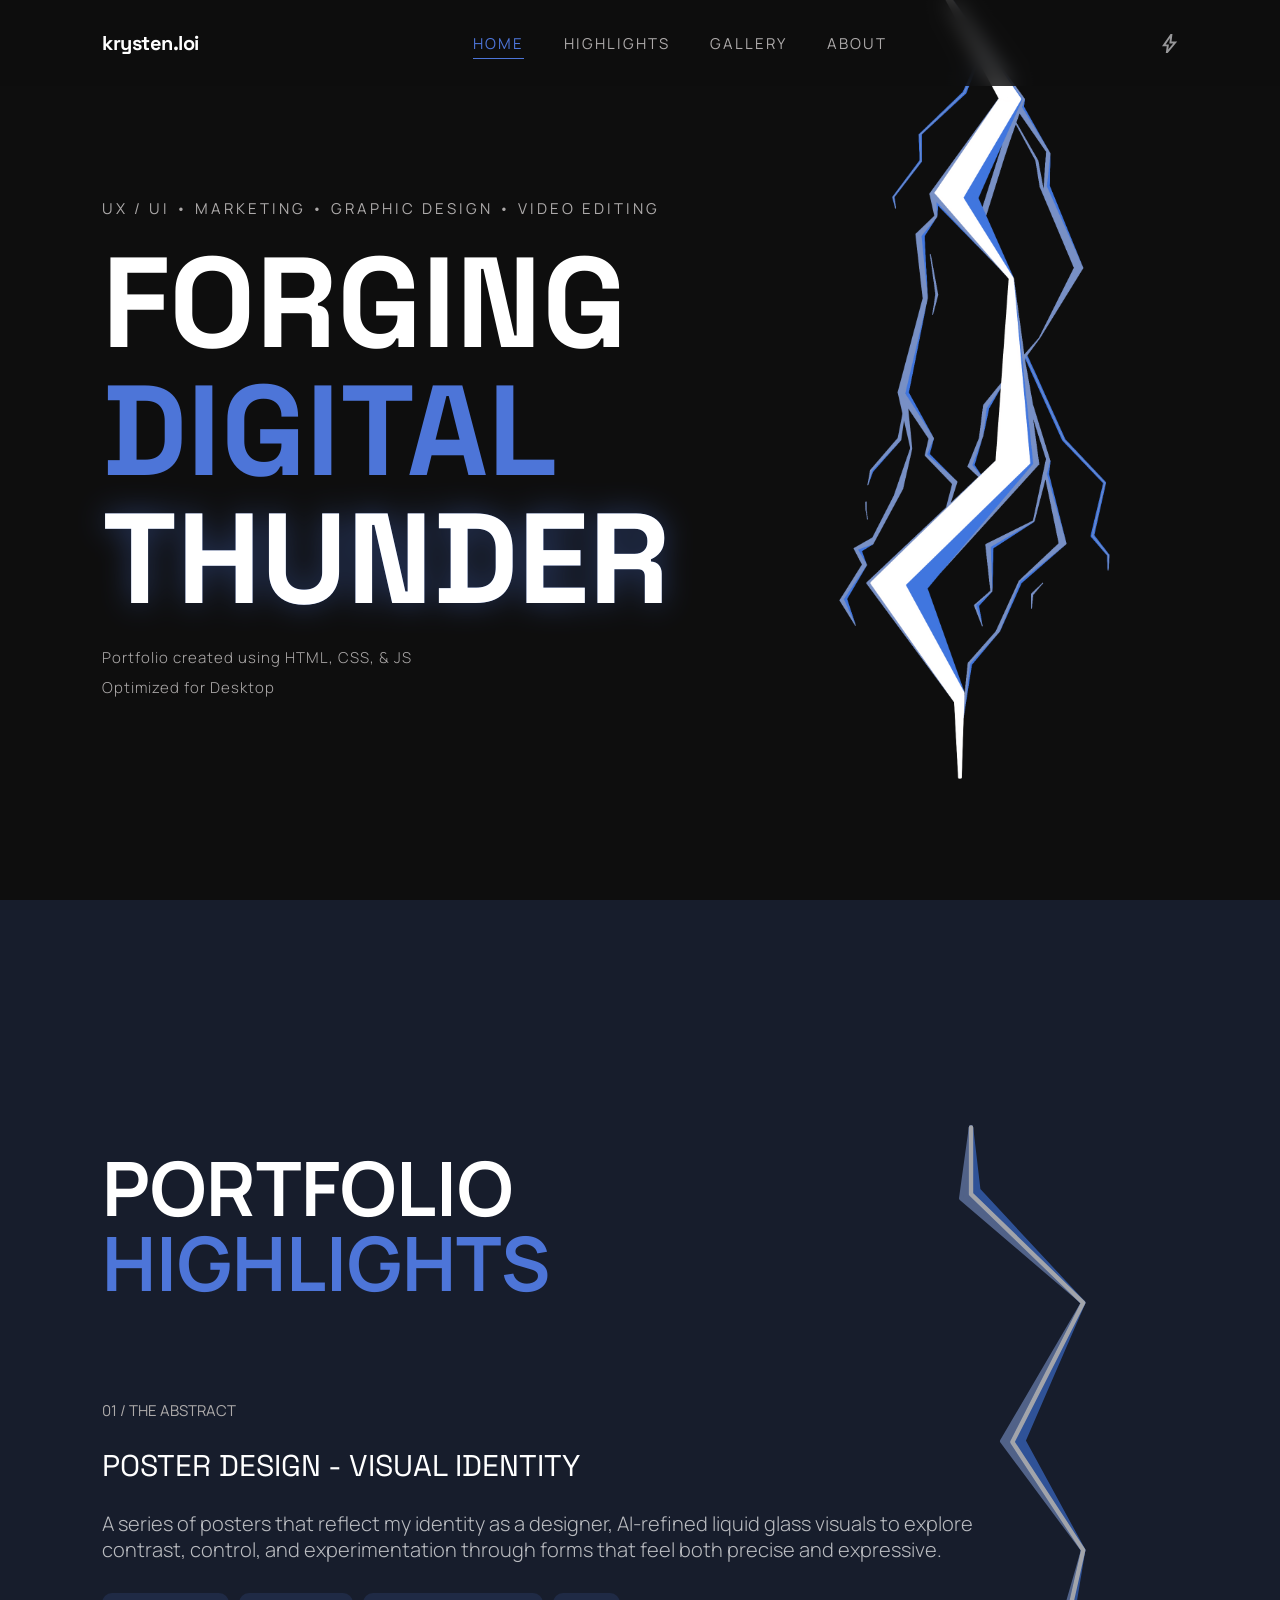
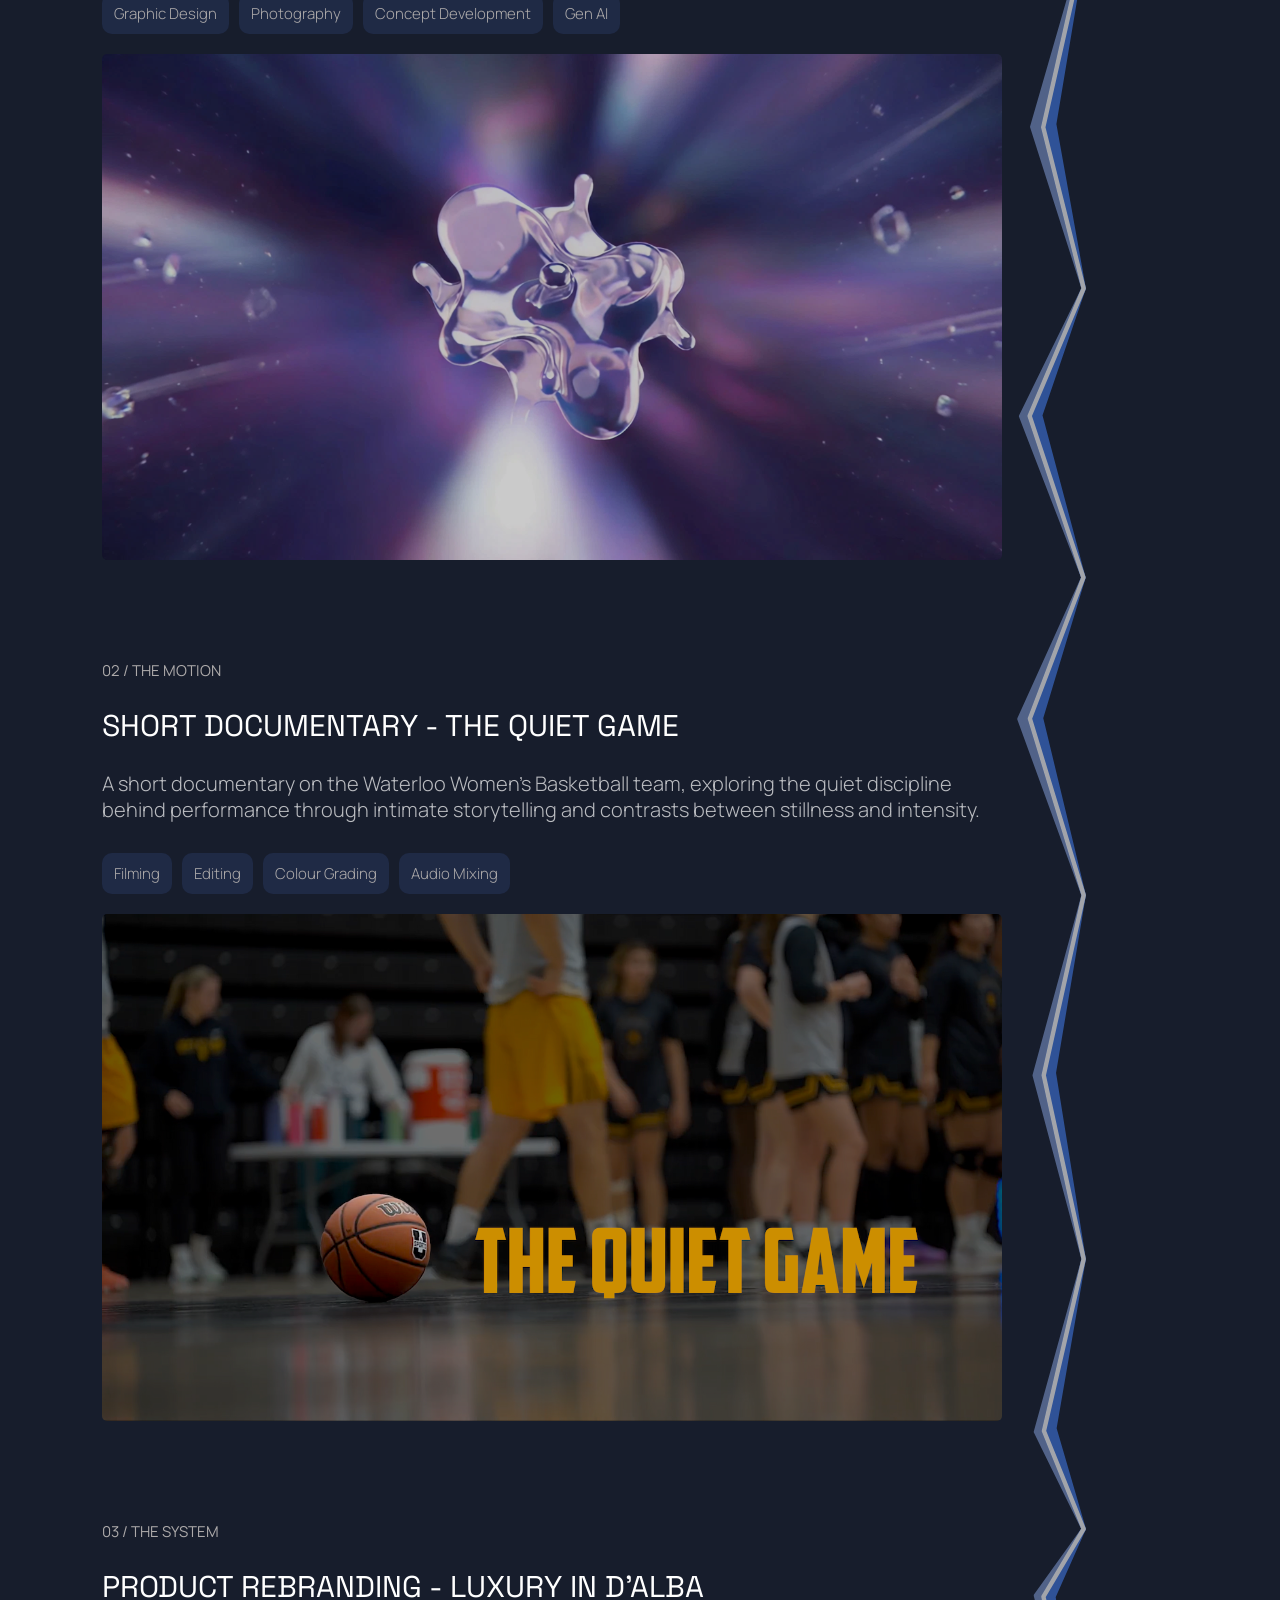
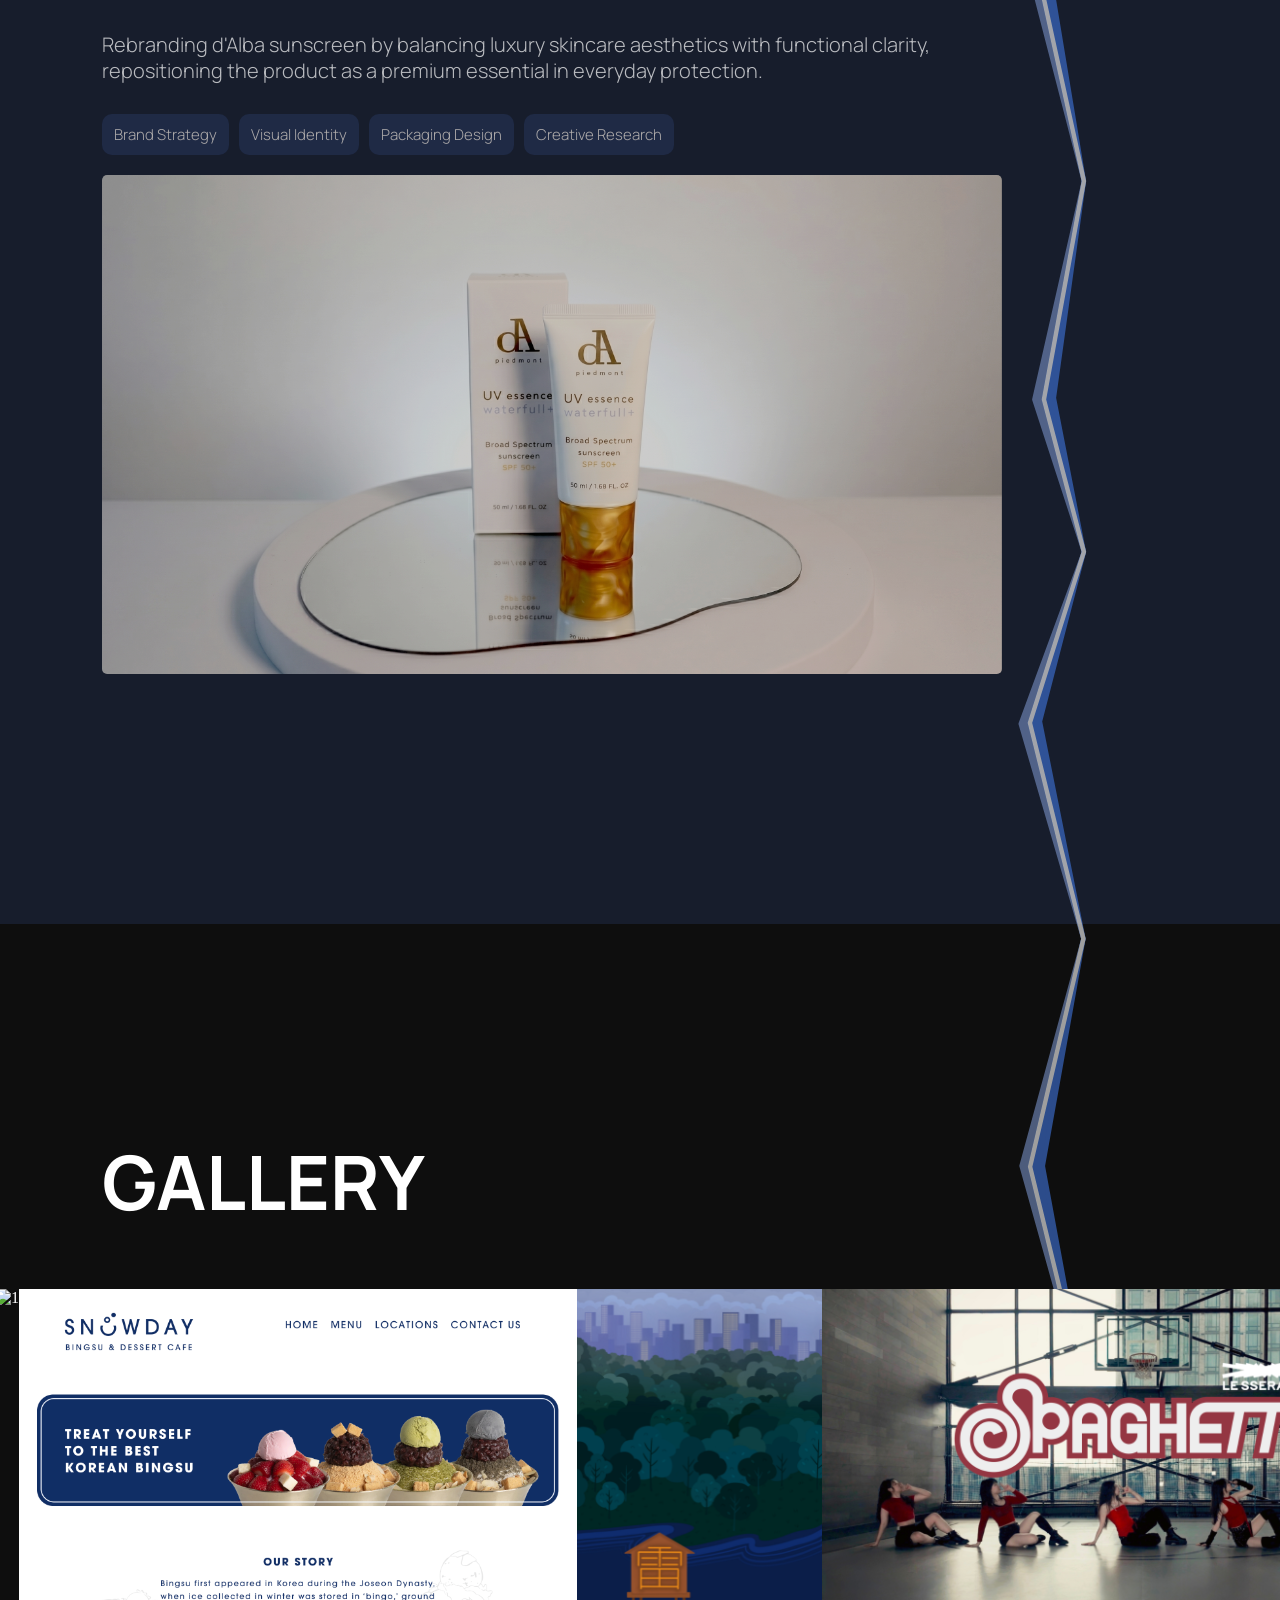
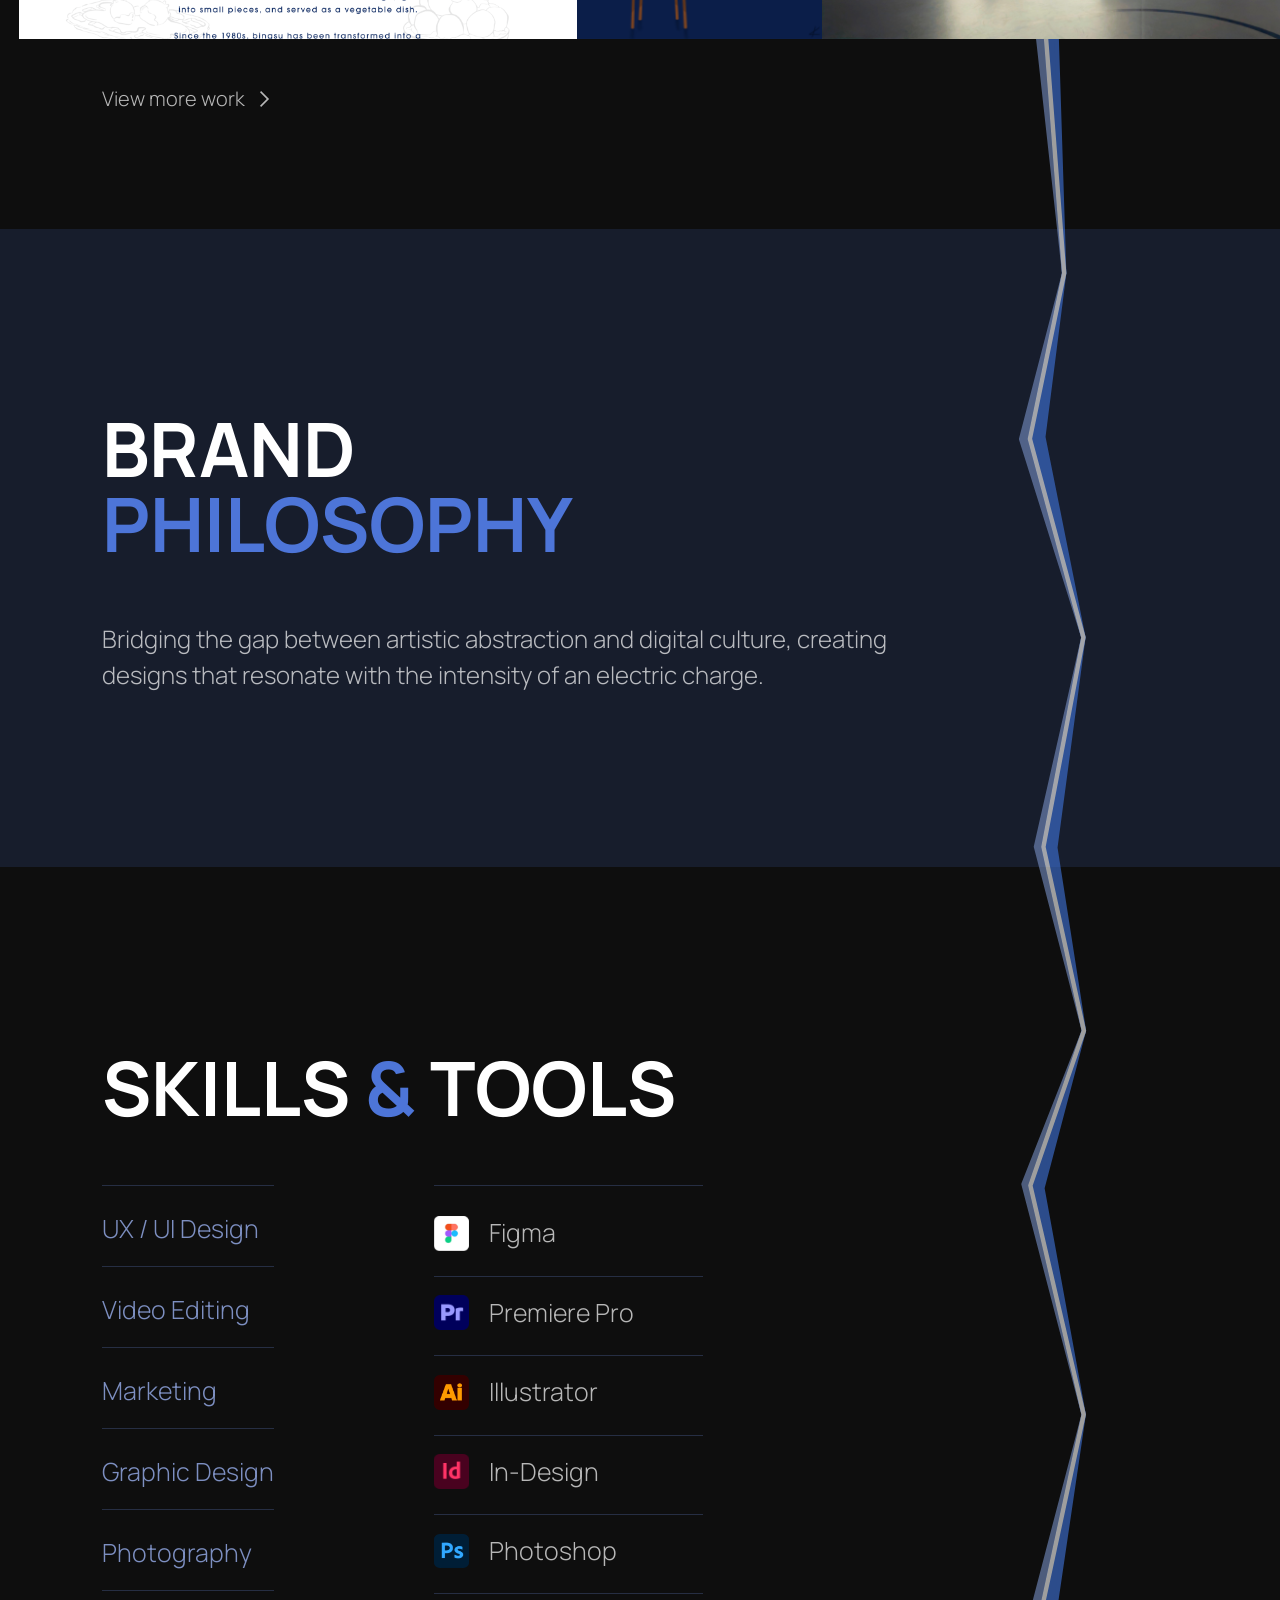
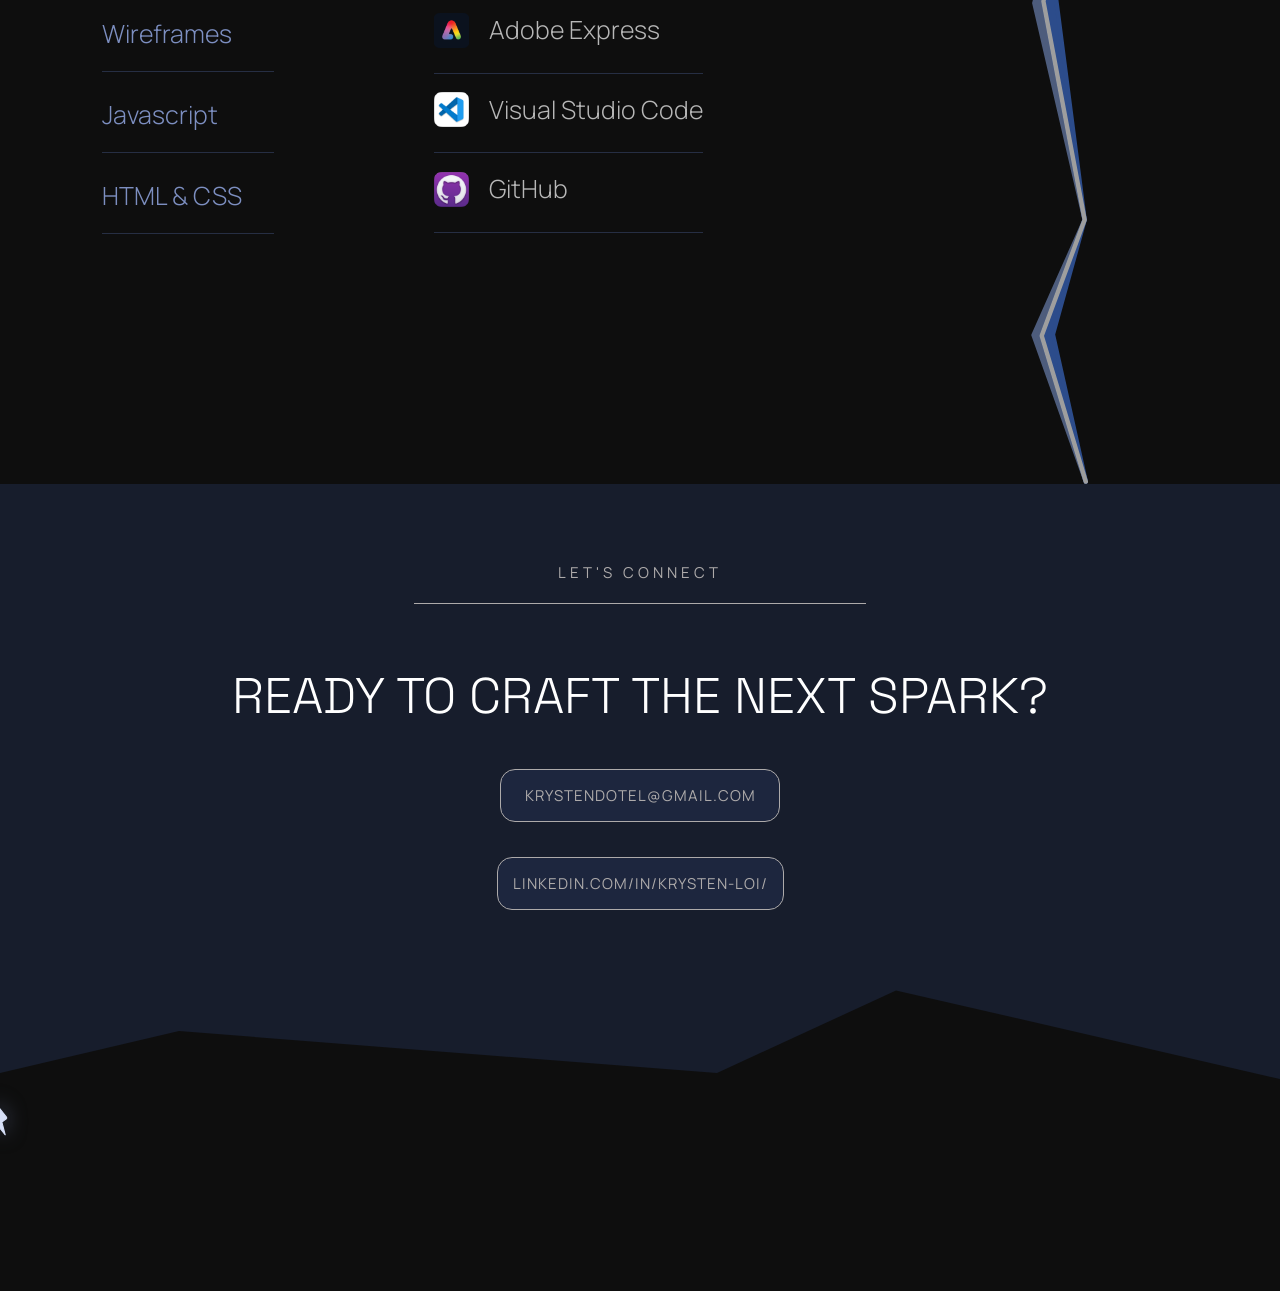
==== commit bd7ca1ab: "fixed back to top position" ====
--- a/index.html
+++ b/index.html
@@ -24,11 +24,11 @@
         <div class="logo">krysten.loi</div>
 
         <input type="checkbox" id="nav-toggle" class="nav-toggle">
-<label for="nav-toggle" class="hamburger">
-    <span></span>
-    <span></span>
-    <span></span>
-</label>
+        <label for="nav-toggle" class="hamburger">
+            <span></span>
+            <span></span>
+            <span></span>
+        </label>
 
         <ul class="nav-links">
             <li><a href="index.html" class="active">Home</a></li>
@@ -306,11 +306,9 @@
 
     <script>
         document.getElementById('backToTop').addEventListener('click', function (e) {
-            e.preventDefault(); // Stops the '#' from appearing in your URL
-            window.scrollTo({
-                top: 0,
-                behavior: 'smooth'
-            });
+            e.preventDefault();
+            document.documentElement.scrollTop = 0;
+            document.body.scrollTop = 0;
         });
     </script>
 </body>
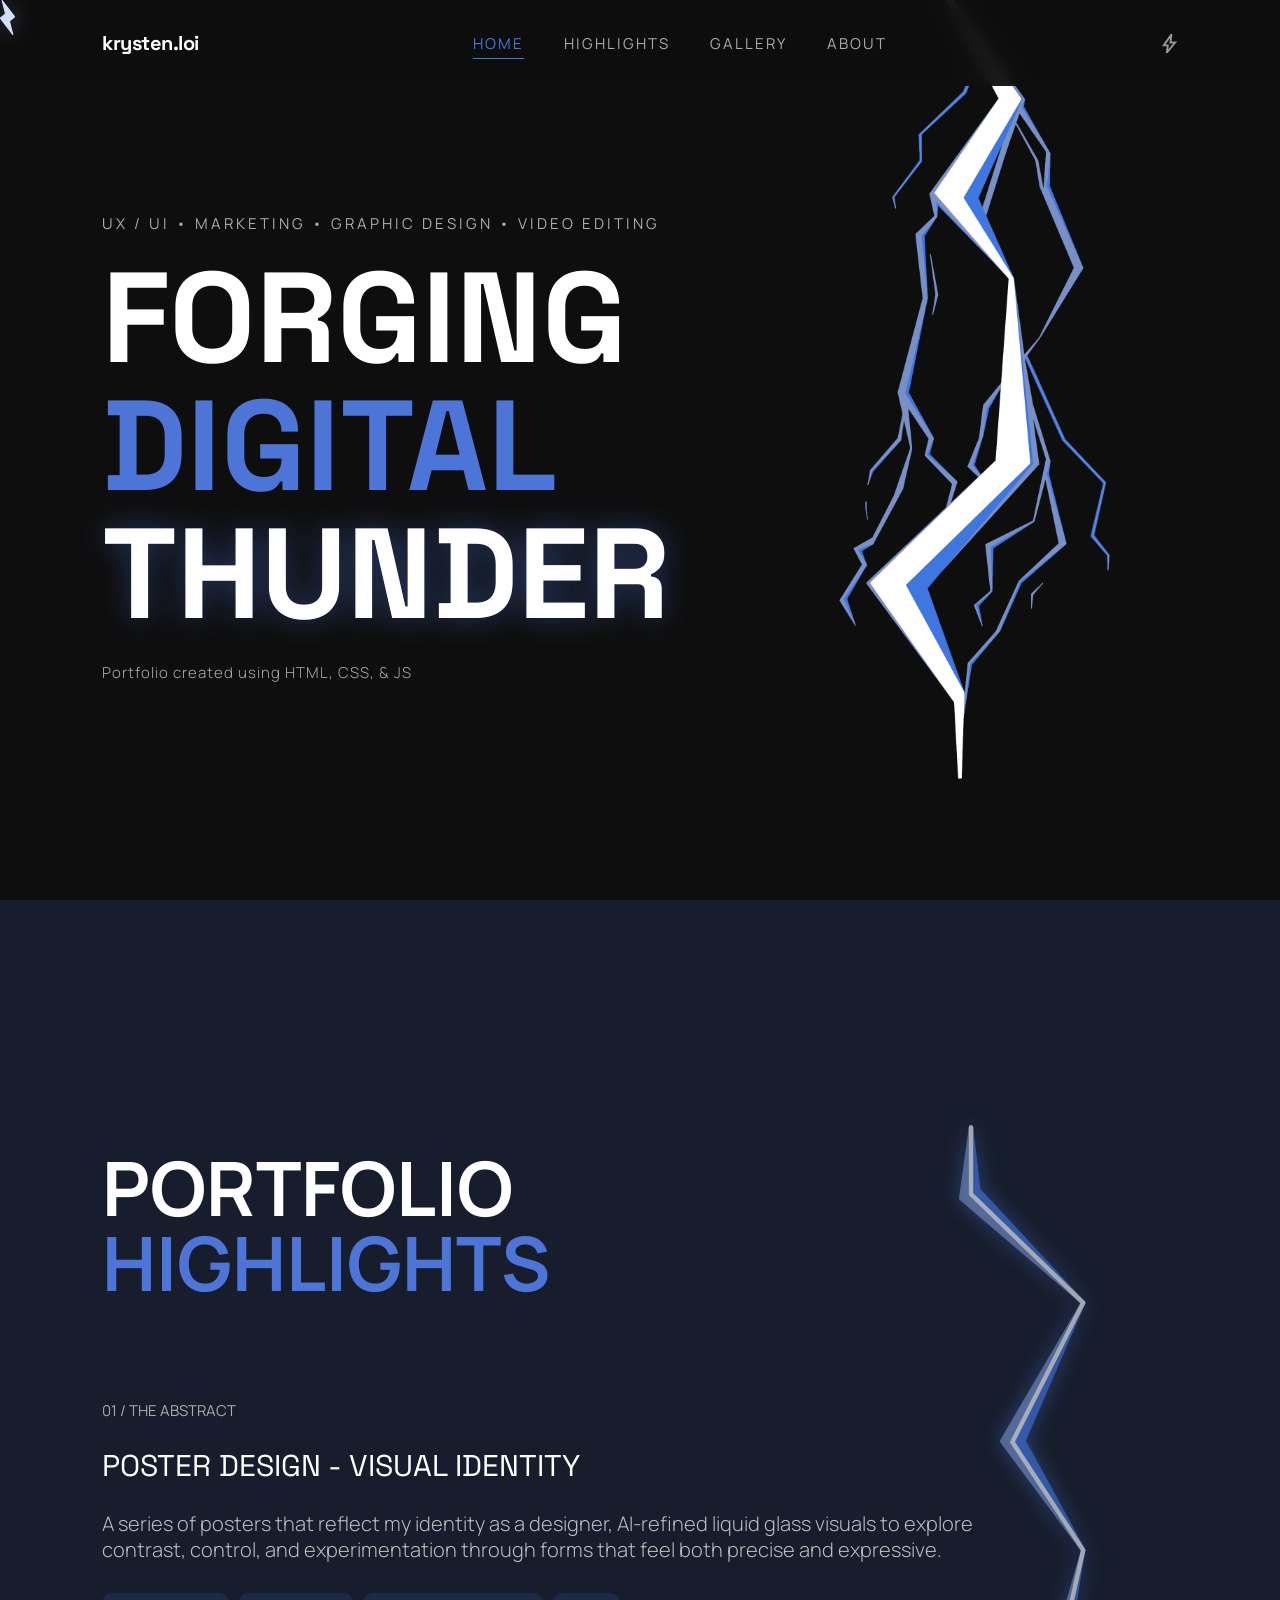
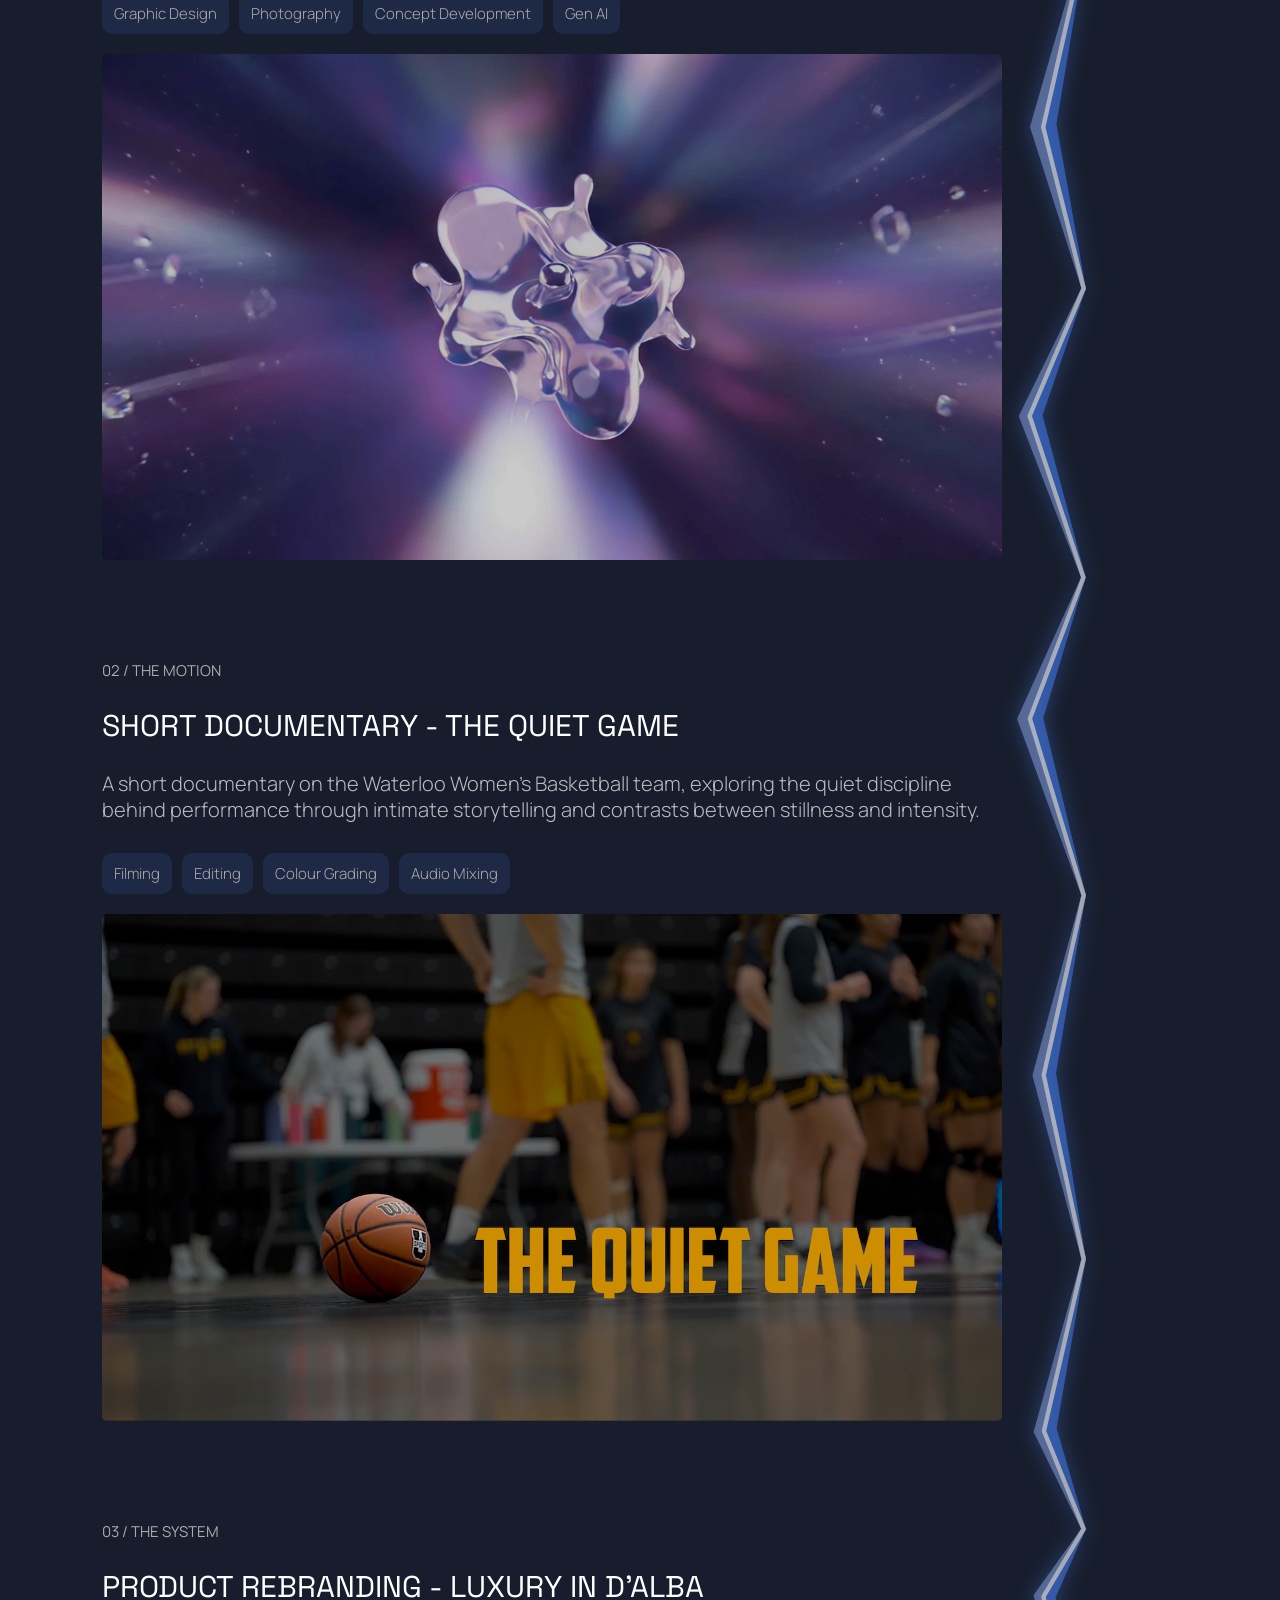
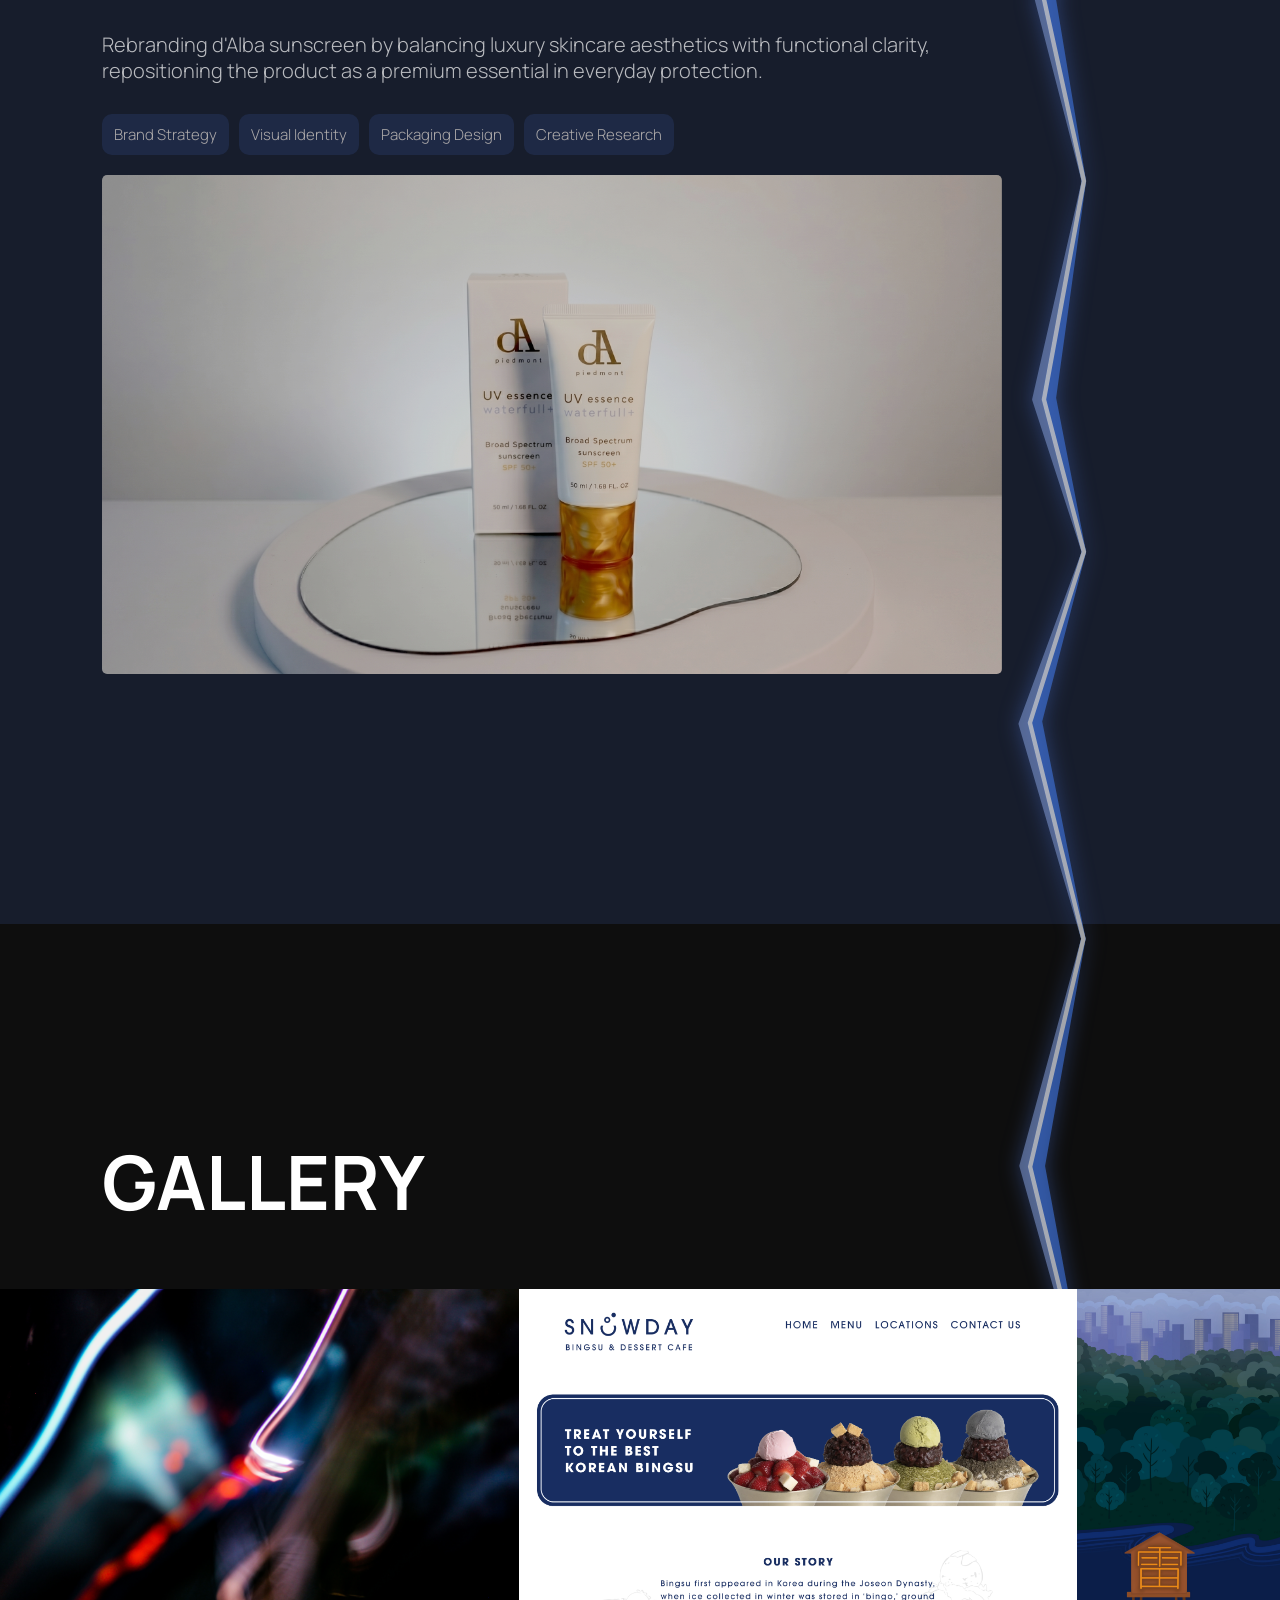
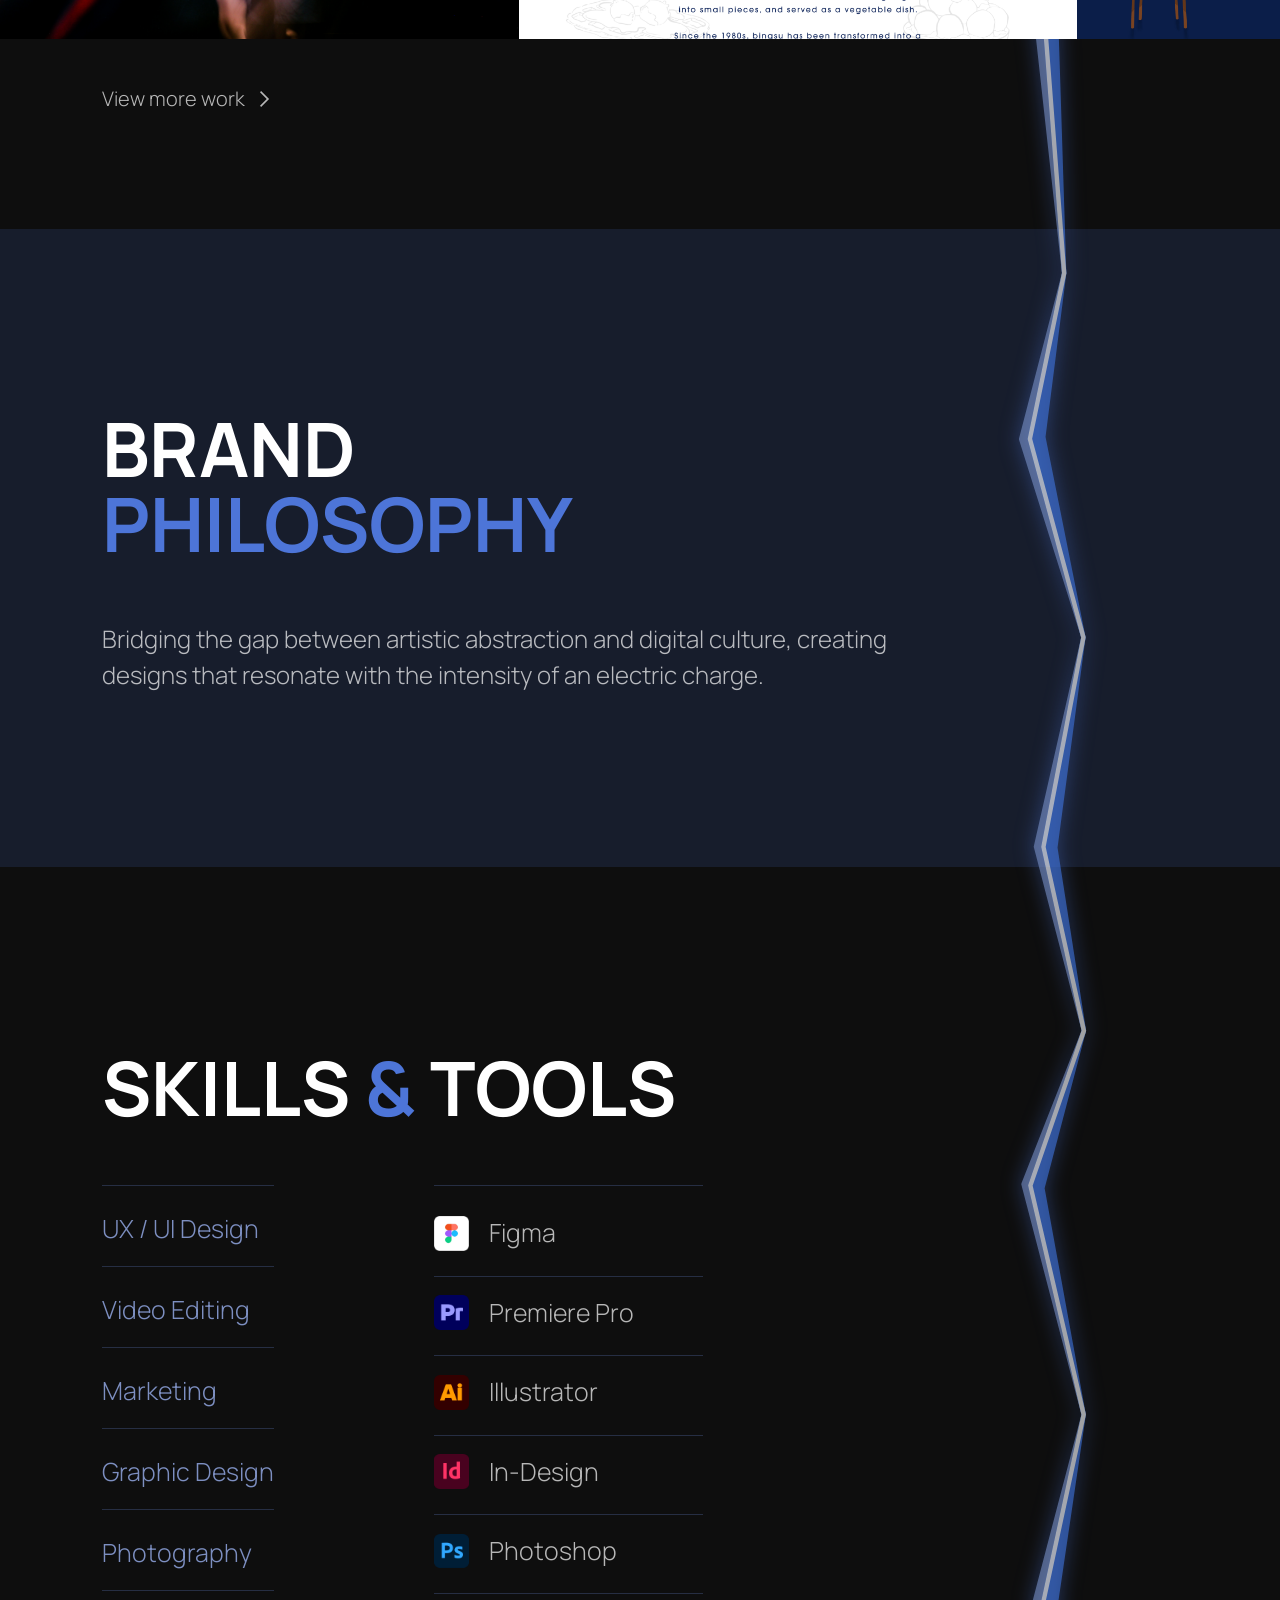
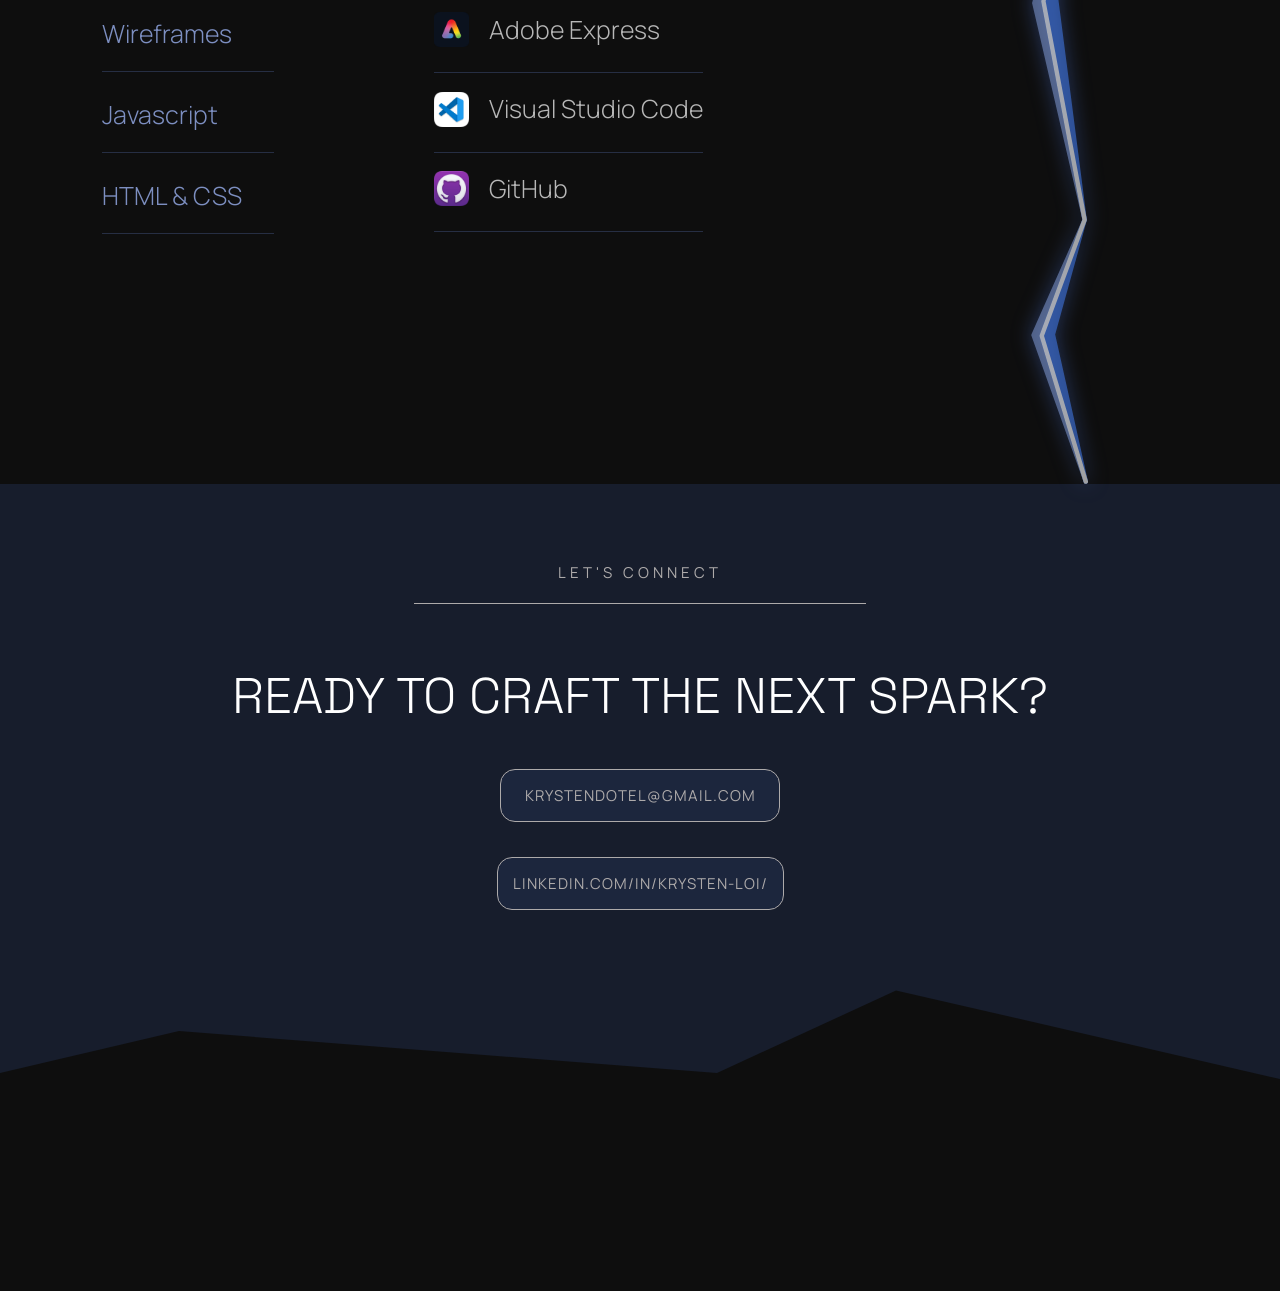
==== commit c21df041: "Added pngs for file size reduction" ====
--- a/index.html
+++ b/index.html
@@ -6,6 +6,8 @@
     <meta name="viewport" content="width=device-width, initial-scale=1.0">
     <title>Krysten Loi | Portfolio</title>
     <link rel="stylesheet" href="style.css">
+    <link rel="preconnect" href="https://fonts.googleapis.com">
+    <link rel="preconnect" href="https://fonts.gstatic.com" crossorigin>
 
     <link rel="icon" href="media/favicon-k.svg" type="image/svg+xml">
 
@@ -64,7 +66,7 @@
                         <h1 class="white-text">Thunder</h1>
                     </div>
                 </div>
-                <p class="hero-disclaimer">Portfolio created using HTML, CSS, & JS<br>Optimized for Desktop</p>
+                <p class="hero-disclaimer">Portfolio created using HTML, CSS, & JS</p>
             </div>
             <div class="lightning-container">
                 <div class="lightning-zap"></div>
@@ -154,29 +156,29 @@
             <div class="gallery reveal">
                 <div class="gallery-scroll">
                     <div class="scroll-track">
-                        <img src="media/gallery-blurred-hand.svg" alt="1">
-                        <img src="media/gallery-scroll-snowday-redesign.svg" alt="2">
-                        <img src="media/gallery-solus-together.svg" alt="3">
-                        <img src="media/gallery-spaghetti.svg" alt="4">
-                        <img src="media/gallery-fake-swords.svg" alt="5">
-                        <img src="media/gallery-dux-paint.svg" alt="6">
-                        <img src="media/gallery-tap-water.svg" alt="7">
-                        <img src="media/gallery-silent-film.svg" alt="8">
-                        <img src="media/gallery-emotional-design.svg" alt="9">
-                        <img src="media/gallery-butterfly-w-sunflowers.svg" alt="10">
-                        <img src="media/gallery-biu.svg" alt="11">
-
-                        <img src="media/gallery-blurred-hand.svg" alt="1-dup">
-                        <img src="media/gallery-scroll-snowday-redesign.svg" alt="2-dup">
-                        <img src="media/gallery-solus-together.svg" alt="3-dup">
-                        <img src="media/gallery-spaghetti.svg" alt="4-dup">
-                        <img src="media/gallery-fake-swords.svg" alt="5-dup">
-                        <img src="media/gallery-dux-paint.svg" alt="6-dup">
-                        <img src="media/gallery-tap-water.svg" alt="7-dup">
-                        <img src="media/gallery-silent-film.svg" alt="8-dup">
-                        <img src="media/gallery-emotional-design.svg" alt="9-dup">
-                        <img src="media/gallery-butterfly-w-sunflowers.svg" alt="10-dup">
-                        <img src="media/gallery-biu.svg" alt="11-dup">
+                        <img src="media/pngs/gallery-blurred-hand.png" alt="1">
+                        <img src="media/pngs/gallery-scroll-snowday-redesign.png" alt="2">
+                        <img src="media/pngs/gallery-solus-together.png" alt="3">
+                        <img src="media/pngs/gallery-spaghetti.png" alt="4">
+                        <img src="media/pngs/gallery-fake-swords.png" alt="5">
+                        <img src="media/pngs/gallery-dux-paint.png" alt="6">
+                        <img src="media/pngs/gallery-tap-water.png" alt="7">
+                        <img src="media/pngs/gallery-silent-film.png" alt="8">
+                        <img src="media/pngs/gallery-emotional-design.png" alt="9">
+                        <img src="media/pngs/gallery-butterfly-w-sunflowers.png" alt="10">
+                        <img src="media/pngs/gallery-biu.png" alt="11">
+
+                        <img src="media/pngs/gallery-blurred-hand.png" alt="1-dup">
+                        <img src="media/pngs/gallery-scroll-snowday-redesign.png" alt="2-dup">
+                        <img src="media/pngs/gallery-solus-together.png" alt="3-dup">
+                        <img src="media/pngs/gallery-spaghetti.png" alt="4-dup">
+                        <img src="media/pngs/gallery-fake-swords.png" alt="5-dup">
+                        <img src="media/pngs/gallery-dux-paint.png" alt="6-dup">
+                        <img src="media/pngs/gallery-tap-water.png" alt="7-dup">
+                        <img src="media/pngs/gallery-silent-film.png" alt="8-dup">
+                        <img src="media/pngs/gallery-emotional-design.png" alt="9-dup">
+                        <img src="media/pngs/gallery-butterfly-w-sunflowers.png" alt="10-dup">
+                        <img src="media/pngs/gallery-biu.png" alt="11-dup">
                     </div>
                 </div>
                 <div class="gallery-action">
@@ -219,28 +221,28 @@
                             <p>HTML & CSS</p>
                         </div>
                         <div class="tools-group">
-                            <div class="tool"><img src="media/logo-figma.svg">
+                            <div class="tool"><img src="media/pngs/logo-figma.png">
                                 <p>Figma</p>
                             </div>
-                            <div class="tool"><img src="media/logo-premiere-pro.svg">
+                            <div class="tool"><img src="media/pngs/logo-premiere-pro.png">
                                 <p>Premiere Pro</p>
                             </div>
-                            <div class="tool"><img src="media/logo-illustrator.svg">
+                            <div class="tool"><img src="media/pngs/logo-illustrator.png">
                                 <p>Illustrator</p>
                             </div>
-                            <div class="tool"><img src="media/logo-indesign.svg">
+                            <div class="tool"><img src="media/pngs/logo-indesign.png">
                                 <p>In-Design</p>
                             </div>
-                            <div class="tool"><img src="media/logo-photoshop.svg">
+                            <div class="tool"><img src="media/pngs/logo-photoshop.png">
                                 <p>Photoshop</p>
                             </div>
-                            <div class="tool"><img src="media/logo-express.svg">
+                            <div class="tool"><img src="media/pngs/logo-express.png">
                                 <p>Adobe Express</p>
                             </div>
-                            <div class="tool"><img src="media/logo-vscode.svg">
+                            <div class="tool"><img src="media/pngs/logo-vscode.png">
                                 <p>Visual Studio Code</p>
                             </div>
-                            <div class="tool"><img src="media/logo-github.svg">
+                            <div class="tool"><img src="media/pngs/logo-github.png">
                                 <p>GitHub</p>
                             </div>
                         </div>
@@ -278,31 +280,11 @@
     <div class="custom-cursor-container" id="customCursor">
         <img src="media/cursor.svg" class="custom-cursor-svg" alt="Lightning Cursor">
     </div>
+    <script src="scroll-performance.js"></script>
+    <script src="responsive-images.js"></script>
+    <script src="reveal.js"></script>
     <script src="cursor.js"></script>
-
     <script src="script-lightning-h2.js"></script>
-
-    <script>
-        document.addEventListener("DOMContentLoaded", function () {
-            const observerOptions = {
-                threshold: 0.15 // Triggers when 15% of the element is visible
-            };
-
-            const observer = new IntersectionObserver((entries) => {
-                entries.forEach((entry) => {
-                    if (entry.isIntersecting) {
-                        entry.target.classList.add("active");
-                        // Optional: Stop observing after it reveals once
-                        // observer.unobserve(entry.target);
-                    }
-                });
-            }, observerOptions);
-
-            // Target all elements you want to reveal
-            const revealElements = document.querySelectorAll(".reveal");
-            revealElements.forEach((el) => observer.observe(el));
-        });
-    </script>
 
     <script>
         document.getElementById('backToTop').addEventListener('click', function (e) {
--- a/style.css
+++ b/style.css
@@ -1,4 +1,10 @@
 @import url('https://fonts.googleapis.com/css2?family=Manrope:wght@300;400;700&family=Space+Grotesk:wght@300;400;700&family=Stick&display=swap');
+
+img,
+video {
+    max-width: 100%;
+    height: auto;
+}
 
 html, body {
     width: 100%;
@@ -9,7 +15,7 @@
 }
 
 html {
-    scroll-behavior: smooth;
+    scroll-behavior: auto;
 }
 
 body {
@@ -21,15 +27,14 @@
 /* 1. The initial state (Hidden and shifted down) */
 .reveal {
     opacity: 0;
-    transform: translateY(30px);
-    transition: all 0.8s cubic-bezier(0.25, 1, 0.5, 1);
-    transition-property: transform, opacity;
-    width: 100%
-}
-/* 2. The visible state (Triggered by JS) */
+    transform: translate3d(0, 24px, 0);
+    transition: opacity 0.55s cubic-bezier(0.25, 1, 0.5, 1),
+        transform 0.55s cubic-bezier(0.25, 1, 0.5, 1);
+    width: 100%;
+}
 .reveal.active {
     opacity: 1;
-    transform: translateY(0);
+    transform: translate3d(0, 0, 0);
 }
 
 :root {
@@ -69,19 +74,20 @@
 }
 .custom-cursor-container {
     position: fixed;
+    top: 0;
+    left: 0;
     pointer-events: none;
-    /* This allows the mouse to "see" the links underneath */
     z-index: 9999;
-    transform: translate(-50%, -50%);
     display: none;
-    /* Initial Glow */
     filter: drop-shadow(0 0 10px rgba(125, 143, 193, 0.5));
-    transition: filter 0.3s ease, transform 0.3s ease;
-}
-/* The Active State */
+    transition: filter 0.2s ease;
+    will-change: transform;
+}
 .custom-cursor-container.cursor-hover {
     filter: drop-shadow(0 0 20px rgba(125, 143, 193, 1)) brightness(1.2);
-    transform: translate(-50%, -50%) scale(1.3);
+}
+html.is-scrolling .custom-cursor-container {
+    transition: none;
 }
 /* Show only on desktop/mouse devices */
 @media (pointer: fine) {
@@ -116,8 +122,13 @@
     align-items: center;
     padding: 30px 8%;
     z-index: 100;
-    background: rgba(var(--bg-color), 0.8);
-    backdrop-filter: blur(10px);
+    background: rgba(var(--bg-color), 0.94);
+}
+html:not(.is-scrolling) .navbar {
+    backdrop-filter: blur(8px);
+}
+html.is-scrolling .navbar {
+    backdrop-filter: none;
 }
 .nav-links {
     display: flex;
@@ -335,7 +346,7 @@
 }
 .thunder-wrapper .glow-text {
     filter: drop-shadow(0 0 15px rgba(var(--electric-blue), 0.6));
-    animation: zap-glow 3s 0.6s infinite;
+    animation: glow-opacity-pulse 3s 0.6s ease-in-out infinite;
 }
 
 .hero-disclaimer {
@@ -380,9 +391,9 @@
     transform-origin: top;
     pointer-events: none;
 
-    animation: 
+    animation:
         zap-strike 0.6s steps(9) forwards,
-        zap-glow 3s 0.6s infinite;
+        glow-opacity-pulse 3s 0.6s ease-in-out infinite;
 }
 @keyframes zap-strike {
     from {
@@ -393,20 +404,12 @@
         background-position: -7236px 0;
     }
 }
-@keyframes zap-glow {
-    0%   { filter: drop-shadow(0 0 0px  rgba(var(--electric-blue), 0));                    }
-    5%   { filter: drop-shadow(0 0 50px rgba(var(--electric-blue), 1))  brightness(2);     }
-    8%   { filter: drop-shadow(0 0 20px rgba(var(--electric-blue), 0.6)) brightness(1.3);  }
-    11%  { filter: drop-shadow(0 0 45px rgba(var(--electric-blue), 0.95)) brightness(1.8); }
-
-    /* shorter hold */
-    18%  { filter: drop-shadow(0 0 42px rgba(var(--electric-blue), 0.88)) brightness(1.7); }
-    28%  { filter: drop-shadow(0 0 35px rgba(var(--electric-blue), 0.75)) brightness(1.5); }
-
-    /* fade sooner */
-    48%  { filter: drop-shadow(0 0 18px rgba(var(--electric-blue), 0.35)) brightness(1.15);}
-    68%  { filter: drop-shadow(0 0 6px  rgba(var(--electric-blue), 0.12));                 }
-    100% { filter: drop-shadow(0 0 0px  rgba(var(--electric-blue), 0));                    }
+@keyframes glow-opacity-pulse {
+    0%, 100% { opacity: 0.35; }
+    5%       { opacity: 1; }
+    18%      { opacity: 0.9; }
+    48%      { opacity: 0.45; }
+    68%      { opacity: 0.2; }
 }
 
 .page-lightning-container {
@@ -415,11 +418,12 @@
     right: 15%;
     z-index: 2;
     pointer-events: none;
+    filter: drop-shadow(0 0 10px rgba(var(--electric-blue), 0.65));
     animation: glow-pulse 3s ease-in-out infinite alternate;
 }
 @keyframes glow-pulse {
-    from { filter: drop-shadow(0 0 5px  rgba(var(--electric-blue), 0.5)); }
-    to   { filter: drop-shadow(0 0 15px rgba(var(--electric-blue), 0.9)); }
+    from { opacity: 0.45; }
+    to   { opacity: 0.85; }
 }
 .page-lightning {
     width: 100%;
@@ -512,16 +516,17 @@
 }
 .gallery-scroll {
     overflow: hidden;
-    /* Hides the images that are "off-screen" */
     width: 120%;
     margin-left: -10%;
+    contain: layout paint;
 }
 .scroll-track {
     display: flex;
     gap: 0px;
     width: max-content;
-    /* Critical: keeps all images in one long line */
     animation: scroll 80s linear infinite;
+    will-change: transform;
+    transform: translate3d(0, 0, 0);
 }
 .scroll-track img {
     height: 350px;
@@ -531,14 +536,20 @@
 }
 @keyframes scroll {
     0% {
-        transform: translateX(0);
-    }
-
+        transform: translate3d(0, 0, 0);
+    }
     100% {
-        /* This moves the track exactly to the point where the 
-           cloned images start, making the reset invisible */
-        transform: translateX(-50%);
-    }
+        transform: translate3d(-50%, 0, 0);
+    }
+}
+html.is-scrolling .scroll-track,
+html.is-scrolling .page-lightning-container,
+html.is-scrolling .lightning-zap,
+html.is-scrolling .glow-text,
+html.is-scrolling .about-lightning,
+html.is-scrolling .kanji-wrapper .glow-text,
+html.is-scrolling .flash-overlay {
+    animation-play-state: paused !important;
 }
 .gallery-scroll:hover .scroll-track {
     animation-play-state: paused;
@@ -793,11 +804,8 @@
     right: 5.6%;
     z-index: 1;
     pointer-events: none;
-    animation: glow-pulse-highlight1 3s ease-in-out infinite alternate;
-}
-@keyframes glow-pulse-highlight1 {
-    from { filter: drop-shadow(0 0 5px  rgba(var(--vivid-purple), 0.5)); }
-    to   { filter: drop-shadow(0 0 15px rgba(var(--vivid-purple), 0.9)); }
+    filter: drop-shadow(0 0 10px rgba(var(--vivid-purple), 0.65));
+    animation: glow-pulse 3s ease-in-out infinite alternate;
 }
 
 /* Project Hero Layout */
@@ -1122,6 +1130,7 @@
     height: auto;
     display: block;
     object-fit: cover;
+    border-radius: 5px;
 }
 .process-work-text.reverse {
     text-align: right;
@@ -1295,11 +1304,8 @@
     right: 6%;
     z-index: 1;
     pointer-events: none;
-    animation: glow-pulse-highlight2 3s ease-in-out infinite alternate;
-}
-@keyframes glow-pulse-highlight2 {
-    from { filter: drop-shadow(0 0 5px  rgba(var(--burnt-orange), 0.5)); }
-    to   { filter: drop-shadow(0 0 15px rgba(var(--burnt-orange), 0.9)); }
+    filter: drop-shadow(0 0 10px rgba(var(--burnt-orange), 0.65));
+    animation: glow-pulse 3s ease-in-out infinite alternate;
 }
 
 /* View All Portfolio Highlights */
@@ -1524,11 +1530,8 @@
     right: 5.6%;
     z-index: 1;
     pointer-events: none;
-    animation: glow-pulse-highlight3 3s ease-in-out infinite alternate;
-}
-@keyframes glow-pulse-highlight3 {
-    from { filter: drop-shadow(0 0 5px  rgba(var(--gold-yellow), 0.5)); }
-    to   { filter: drop-shadow(0 0 15px rgba(var(--gold-yellow), 0.9)); }
+    filter: drop-shadow(0 0 10px rgba(var(--gold-yellow), 0.65));
+    animation: glow-pulse 3s ease-in-out infinite alternate;
 }
 
 /* View All Portfolio Highlights */
@@ -2053,7 +2056,7 @@
     margin-bottom: -30px;
 
     filter: drop-shadow(0 0 15px rgba(var(--electric-blue), 0.6));
-    animation: zap-glow 3s 0.6s infinite;
+    animation: glow-opacity-pulse 3s 0.6s ease-in-out infinite;
 
     pointer-events: none;
     z-index: 3;
@@ -2088,7 +2091,7 @@
     z-index: -1;
     color: rgba(var(--electric-blue));
     filter: drop-shadow(0 0 15px rgba(var(--electric-blue), 0.6));
-    animation: zap-glow 3s 0.6s infinite;
+    animation: glow-opacity-pulse 3s 0.6s ease-in-out infinite;
 }
 .about-page .bio-text h2, #experiences h2, .philosophy h2, .skills-tools h2 {
     font-family: 'Manrope', sans-serif;
@@ -2241,6 +2244,11 @@
     align-items: center;
     width: max-content;
     animation: scroll 30s linear infinite;
+    will-change: transform;
+    transform: translate3d(0, 0, 0);
+}
+.about-page .experiences-wrapper {
+    contain: layout paint;
 }
 .experiences-scroll:hover .scroll-track {
     animation-play-state: paused;
@@ -2296,7 +2304,7 @@
    MOBILE (max-width: 768px)
    ========================================================================== */
 
-   @media (max-width: 768px) {
+@media (max-width: 768px) {
     /* Navbar */
     .navbar {
         display: flex;
@@ -2305,13 +2313,12 @@
         padding: 20px 6%;
     }
     .logo {
+        order: 2;
+    }
+    .nav-icon {
         order: 1;
-    }
-    .nav-icon {
-        order: 2;
         display: flex;
         align-items: center;
-        gap: 15px;
     }
     .hamburger {
         display: flex;
@@ -2355,21 +2362,32 @@
     .nav-toggle:checked ~ .hamburger span:nth-child(2) { opacity: 0; }
     .nav-toggle:checked ~ .hamburger span:nth-child(3) { transform: rotate(-45deg) translate(5px, -5px); }
 
-    .dropdown-menu {
+    .dropdown-menu,
+    .highlight1-page .dropdown-menu,
+    .highlight2-page .dropdown-menu,
+    .highlight3-page .dropdown-menu {
         position: static;
         display: block;
         visibility: visible;
         opacity: 1;
         padding: 15px 0 0 0;
-        background: transparent;
+        background: transparent !important;
+        backdrop-filter: none !important;
+        box-shadow: none !important;
         border: none;
         text-align: left;
         transform: none;
     }
-    .dropdown-menu li a {
+    .dropdown-menu li a,
+    .highlight1-page .dropdown-menu li a,
+    .highlight2-page .dropdown-menu li a,
+    .highlight3-page .dropdown-menu li a {
         font-size: 13px !important;
         color: rgba(var(--text-muted)) !important;
         margin: 0;
+    }
+    .nav-toggle:checked ~ .nav-links {
+        right: 0;
     }
 
     /* Page Lightning */
@@ -2383,21 +2401,27 @@
         justify-content: space-between;
         padding: 30px 6%;
     }
-
     .footer-bottom span, .back-to-top {
         font-size: 12px; /* Smaller text for mobile fit */
     }
 
-    /* Home */
+    /* HOME */
     .hero-container {
         opacity: 0;
         animation: fade-in-delayed 1.5s ease-out 2.0s forwards;
     }
     .lightning-zap {
-        transform: scale(0.22) translateX(50%);
-        right: -35%;
-        animation: zap-strike 0.6s steps(9) forwards,
-                   zap-vanish 0.1s ease-out 1.8s forwards;
+        position: absolute;
+        left: 50%;
+        top: 0;
+        right: auto;
+        margin: 0;
+        transform: translateX(-50%) scale(0.3);
+        transform-origin: top center;
+        z-index: 10;
+        pointer-events: none;
+        background-image: none !important;
+        animation: zap-vanish 0.1s ease-out 1.8s forwards;
     }
     @keyframes fade-in-delayed {
         to { opacity: 1; }
@@ -2406,15 +2430,32 @@
         to { opacity: 0; visibility: hidden; }
     }
     .hero {
-        height: 60vh;
-        padding-top: 150px;
-        padding-bottom: 100px; 
+        height: 90vh;
+        padding: 0 6%;
+
+        position: relative;
         display: flex;
         flex-direction: column;
-        justify-content: center;
+        justify-content: center; 
+        text-align: left;
+    }
+    .hero::after {
+        content: '';
+        position: absolute;
+        bottom: 0;
+        left: flex-start;
+        width: 100%;
+        height: 150px;
+        background: linear-gradient(
+            to bottom,
+            transparent,
+            rgba(var(--electric-blue), 0.15)
+        );
+        pointer-events: none;
+        z-index: 0;
     }
     .home-page .hero-title h1 {
-        font-size: 75px; 
+        font-size: clamp(42px, 12vw, 85px);
         line-height: 0.95;
         margin: 10px 0;
     }
@@ -2422,7 +2463,7 @@
         padding-top: 10px;
     }
     .hero-tagline {
-        font-size: 8px;
+        font-size: 10px;
         letter-spacing: 2px;
         margin-bottom: 5px;
         opacity: 0.8;
@@ -2461,8 +2502,14 @@
         padding-top: 70px;
         padding-bottom: 110px;
     }
+    .gallery-scroll {
+        width: 100%;
+        margin-left: 0;
+    }
     .scroll-track img {
-        height: 200px;
+        height: 180px;
+        width: auto;
+        max-width: none;
     }
     .gallery-action a p {
         font-size: 15px;
@@ -2484,10 +2531,16 @@
     }
     .skills-grid {
         display: flex;
-        flex-direction: row;
-        gap: 20px;
-        justify-content: space-between;
+        flex-direction: column;
+        gap: 48px;
+        justify-content: flex-start;
         width: 100%;
+        max-width: 100%;
+    }
+    .skills-group,
+    .tools-group {
+        width: 100%;
+        min-width: 0;
     }
     .tools-group {
         display: flex;
@@ -2495,13 +2548,13 @@
         gap: 11.5px;
     }
     .skills-group p, .tool p {
-        font-size: 15px; /* Scaled down to fit side-by-side */
+        font-size: 15px;
     }
     .tool img {
         width: 38px;
     }
 
-    /* CTA */
+    /* Call-to-Action */
     .cta-main {
         padding-bottom: 25px;
         font-size: 30px;
@@ -2514,66 +2567,160 @@
         width: 80%;
     }
 
-    /* --- NEXT PROJECT --- */
-    .np-main {
-        font-size: 36px;
-    }
-    .np-tagline {
+    /* --- HIGHLIGHT PAGES --- */
+    .project-hero {
+        padding: 100px 6% 70px 6%;
+    }
+    .back-link {
         font-size: 13px;
-    }
-
-    /* --- HIGHLIGHT PAGES HERO --- */
-    .project-hero {
-        padding: 100px 6% 30px 6%;
+        padding-bottom: 20px;
     }
     .hero-title h1 {
-        font-size: clamp(36px, 10vw, 60px);
+        font-size: clamp(40px, 11vw, 75px);
     }
     .project-category h1 {
-        font-size: clamp(28px, 8vw, 48px);
+        font-size: clamp(28px, 8vw, 50px);
     }
     .project-meta {
         margin-top: 40px;
-        font-size: 11px;
-    }
-
-    /* --- STATS BAR --- */
-    .highlight1-page .project-stats,
-    .highlight2-page .project-stats,
-    .highlight3-page .project-stats {
-        grid-template-columns: 1fr 1fr;
-        gap: 30px;
+        font-size: 13px;
+    }
+
+    /* Stats Bar */
+    .highlight1-page .project-stats, .highlight2-page .project-stats, .highlight3-page .project-stats {
+        grid-template-columns: 1fr;
+        gap: 15px;
         padding: 30px 6%;
     }
-    .stat-item:last-child {
-        display: none;
-    }
-
-    /* --- NARRATIVE / EXECUTION GRIDS --- */
-    .narrative-text {
-        grid-template-columns: 1fr;
-        gap: 20px;
-        padding: 0;
-    }
-    .execution-text {
-        grid-template-columns: 1fr;
-        gap: 20px;
-        padding: 0;
-    }
-    .output-row,
-    .output-row.reverse {
-        flex-direction: column;
-    }
-    .output-img img {
+
+    .highlight2-page .production-output {
         width: 100%;
-    }
-    .highlight1-page .execution-part-1,
-    .highlight1-page .execution-part-2,
+        padding: 60px 6% 50px 6%;
+    }
+    .highlight3-page .production-output {
+        padding: 60px 6% 50px 6%;
+    }
+    .highlight1-page .continuous-bg-wrapper,
+    .highlight2-page .continuous-bg-wrapper,
+    .highlight3-page .continuous-bg-wrapper {
+        background-image: linear-gradient(rgba(var(--bg-color), 0.65), rgba(var(--bg-color), 1));
+    }
+    .highlight1-page .continuous-bg-wrapper {
+        background-image: linear-gradient(rgba(var(--bg-color), 0.65), rgba(var(--bg-color), 1)), url('media/mobile/h1-background.webp');
+    }
+    .highlight2-page .continuous-bg-wrapper {
+        background-image: linear-gradient(rgba(var(--bg-color), 0), rgba(var(--bg-color), 1)), url('media/mobile/h2-background.webp');
+    }
+    .highlight3-page .continuous-bg-wrapper {
+        background-image: linear-gradient(rgba(var(--bg-color), 0), rgba(var(--bg-color), 1)), url('media/mobile/h3-background.webp');
+    }
     .highlight2-page .execution-part-1,
     .highlight2-page .execution-part-2 {
         grid-template-columns: 1fr;
-        gap: 30px;
+        display: flex;
+        flex-direction: column;
         padding: 0 0 40px 0;
+        gap: 24px;
+    }
+    .narrative-text,
+    .execution-text {
+        display: flex;
+        flex-direction: column;
+        gap: 20px;
+        padding: 0;
+    }
+    .highlight1-page .stat-item p, .highlight2-page .stat-item p, .highlight3-page .stat-item p {
+        font-size: 13px;
+    }
+    .highlight1-page .stat-item label, .highlight2-page .stat-item label, .highlight3-page .stat-item label {
+        font-size: 11px;
+    }
+
+    /* --- Next Project --- */
+    .np-main {
+        font-size: 40px;
+    }
+    .np-tagline {
+        font-size: 13px;
+    }
+
+    /* Highlight 1 */
+    .narrative-text, .execution-text, .highlight1-page .execution-part-1, .highlight1-page .execution-part-2, .output-row {
+        grid-template-columns: 1fr;
+        display: flex;
+        flex-direction: column;
+        padding: 0;
+        gap: 0px;
+    }
+    .output-row.reverse {
+        flex-direction: column;
+        text-align: left;
+        padding: 0 0 0 0;
+    }
+    .highlight1-page .reverse .quote {
+        border-left: 1px solid rgba(var(--vivid-purple), 1);
+        border-right: none;
+        padding: 0 0 0 20px;
+    }
+    .highlight1-page .quote {
+        font-size: 13px;
+        margin-bottom: 100px;
+    }
+    .output-text, .narrative-blurb, .execution-blurb, .process-work-text {
+        max-width: 100%;
+    }
+    .output-text p, .narrative-blurb p, .process-work-text p {
+        font-size: 16px;
+    }
+    .narrative-heading h3, .execution-heading h3{
+        font-size: 22px;
+        margin-bottom: 10px;
+    }
+    .output-text h3, .process-work-text h3 {
+        font-size: 18px;
+        margin-bottom: 10px;
+    }
+    .output-img img, .visual-break img {
+        width: 100%;
+    }
+    .narrative-blurb h5 {
+        font-size: 16px;
+        margin-bottom: 20px;
+    }
+    .narrative-blurb h4 {
+        font-size: 12px;
+    }
+    .narrative-blurb p {
+        font-size: 14px;
+    }
+    .execution-text {
+        display: flex;
+        flex-direction: column;
+    }
+    .execution-heading {
+        order: 1;
+    }
+    .execution-blurb {
+        order: 2;
+        padding-bottom: 20px;
+    }
+    .execution-blurb h5 {
+        font-size: 16px;
+        margin-top: 5px;
+        margin-bottom: 10px;
+    }
+    .highlight1-page .execution-part-2 {
+        display: flex;
+        flex-direction: column;
+    }
+    .highlight1-page .execution-img-2 {
+        order: 1;
+        padding-top: 100px;
+    }
+    .highlight1-page .process-work-text.reverse {
+        order: 2;
+        text-align: left;
+        margin-top: 10px;
     }
 
     /* --- GALLERY PAGE --- */
@@ -2663,4 +2810,47 @@
     .execution-design-process {
         padding: 0 0 30px 0;
     }
+
+    .section, .gallery-section, .philosophy, #highlights {
+        padding-left: 6%;
+        padding-right: 6%;
+    }
+
+    .project-img-wrapper {
+        width: 100%;
+        overflow: hidden;
+    }
+
+    .cta-content,
+    .np-content {
+        min-height: 480px;
+    }
+}
+
+@media (max-width: 480px) {
+    .skills-grid {
+        gap: 36px;
+    }
+    .scroll-track {
+        animation-duration: 100s;
+    }
+}
+
+@media (prefers-reduced-motion: reduce) {
+    html {
+        scroll-behavior: auto;
+    }
+    .reveal {
+        opacity: 1;
+        transform: none;
+        transition: none;
+    }
+    .scroll-track,
+    .lightning-zap,
+    .page-lightning-container,
+    .glow-text,
+    .about-lightning,
+    .scroll-prompt img {
+        animation: none !important;
+    }
 }
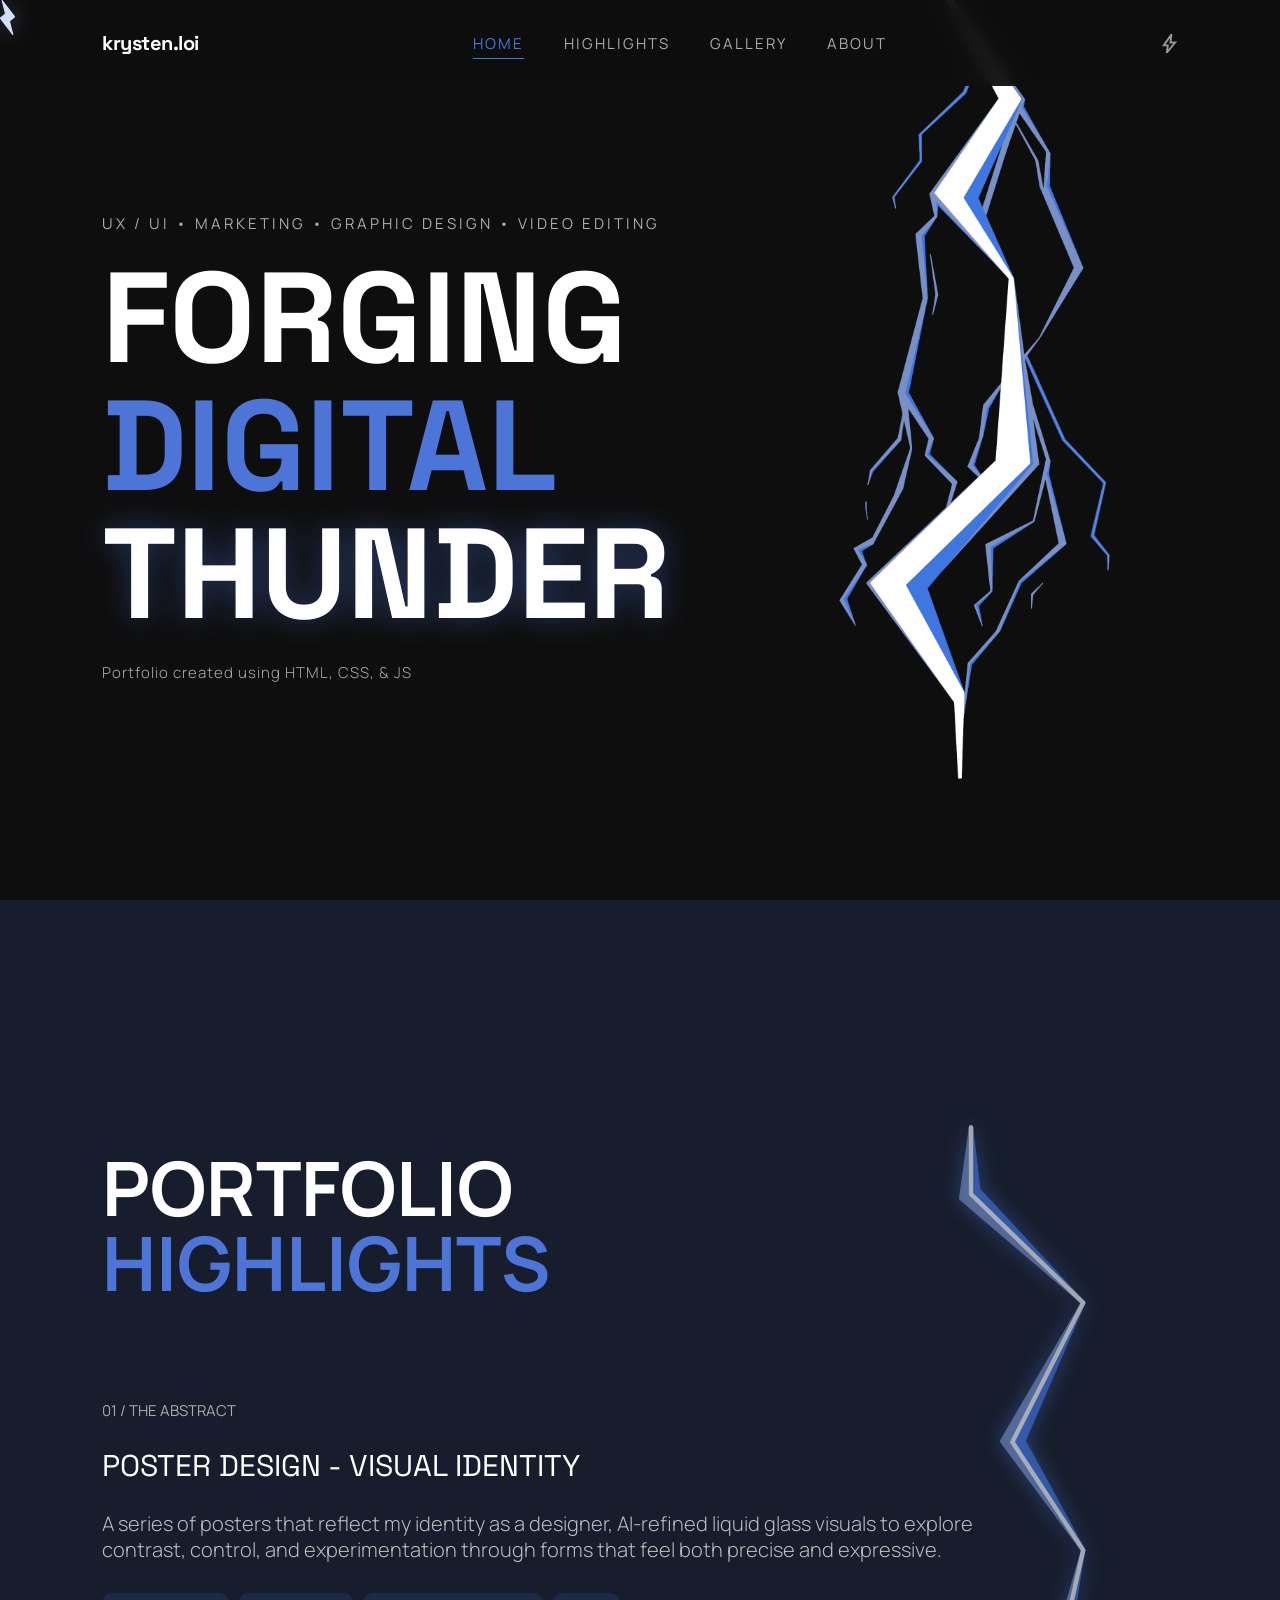
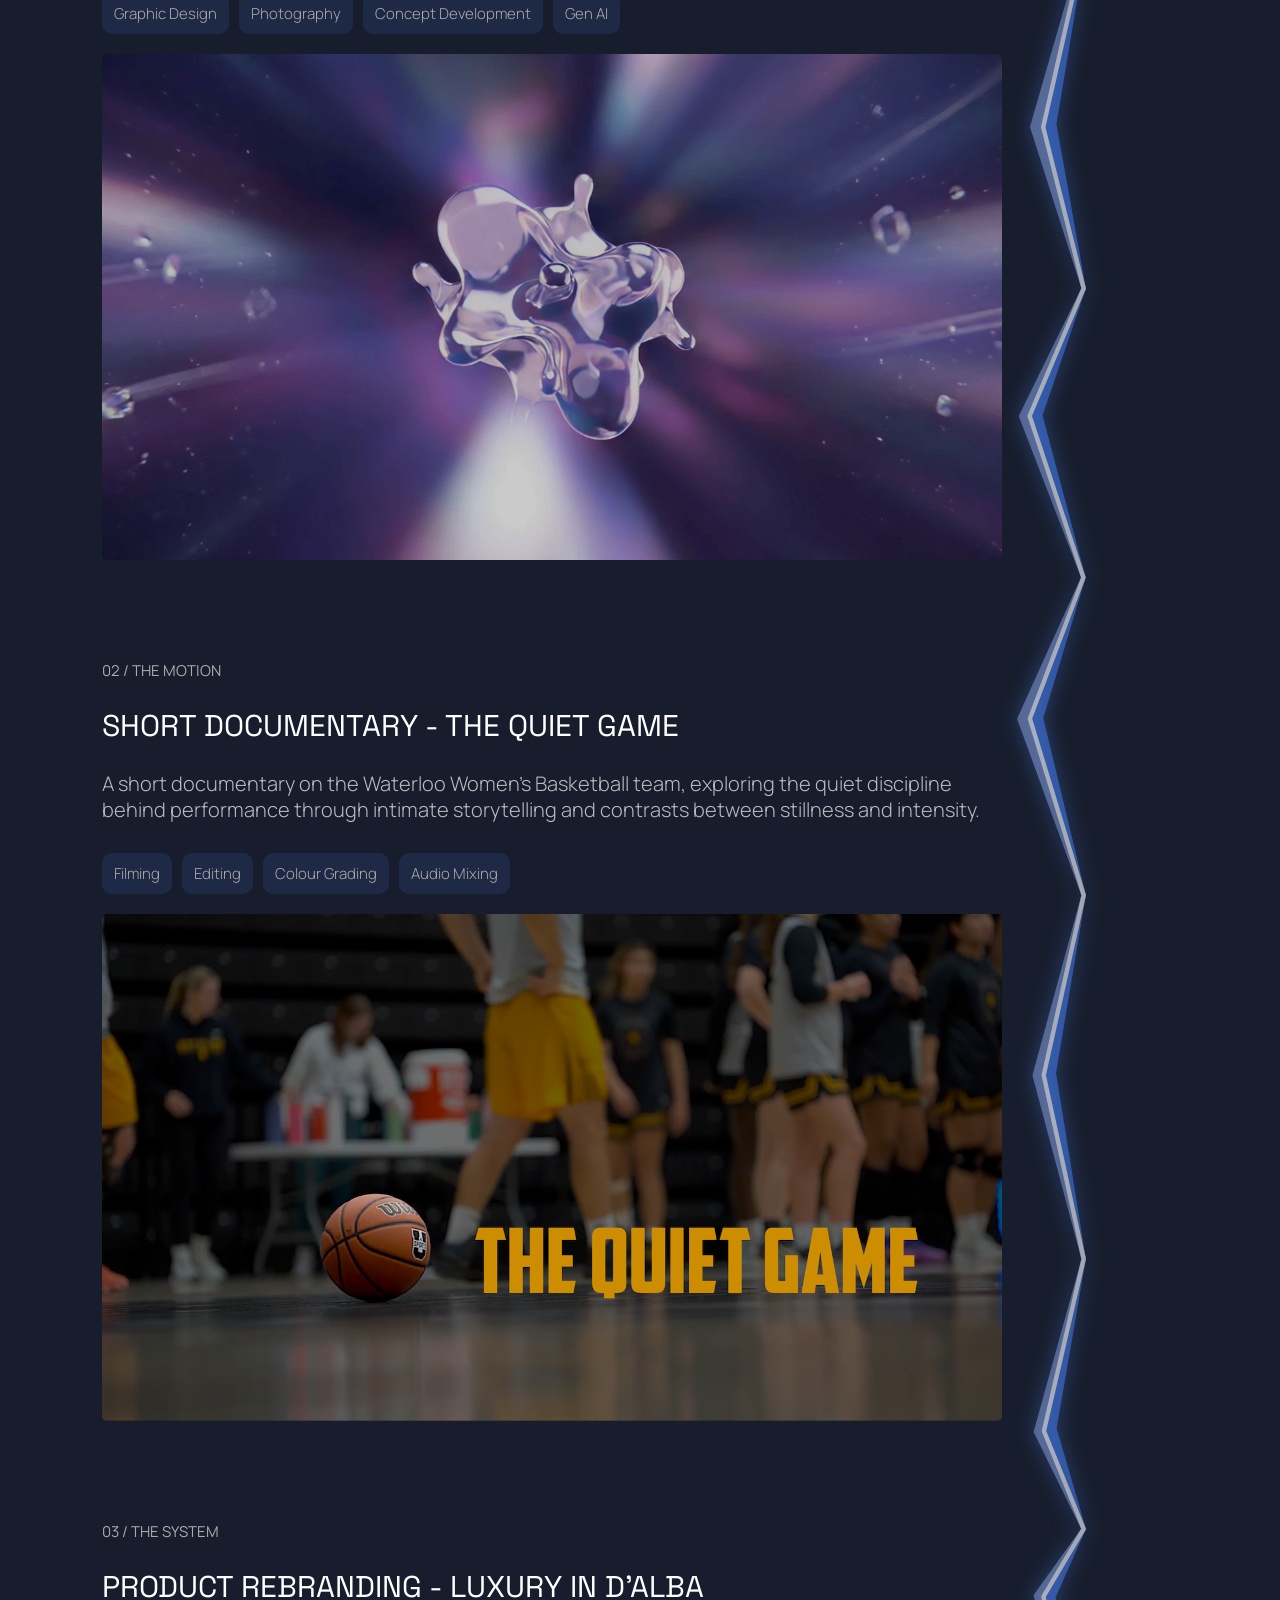
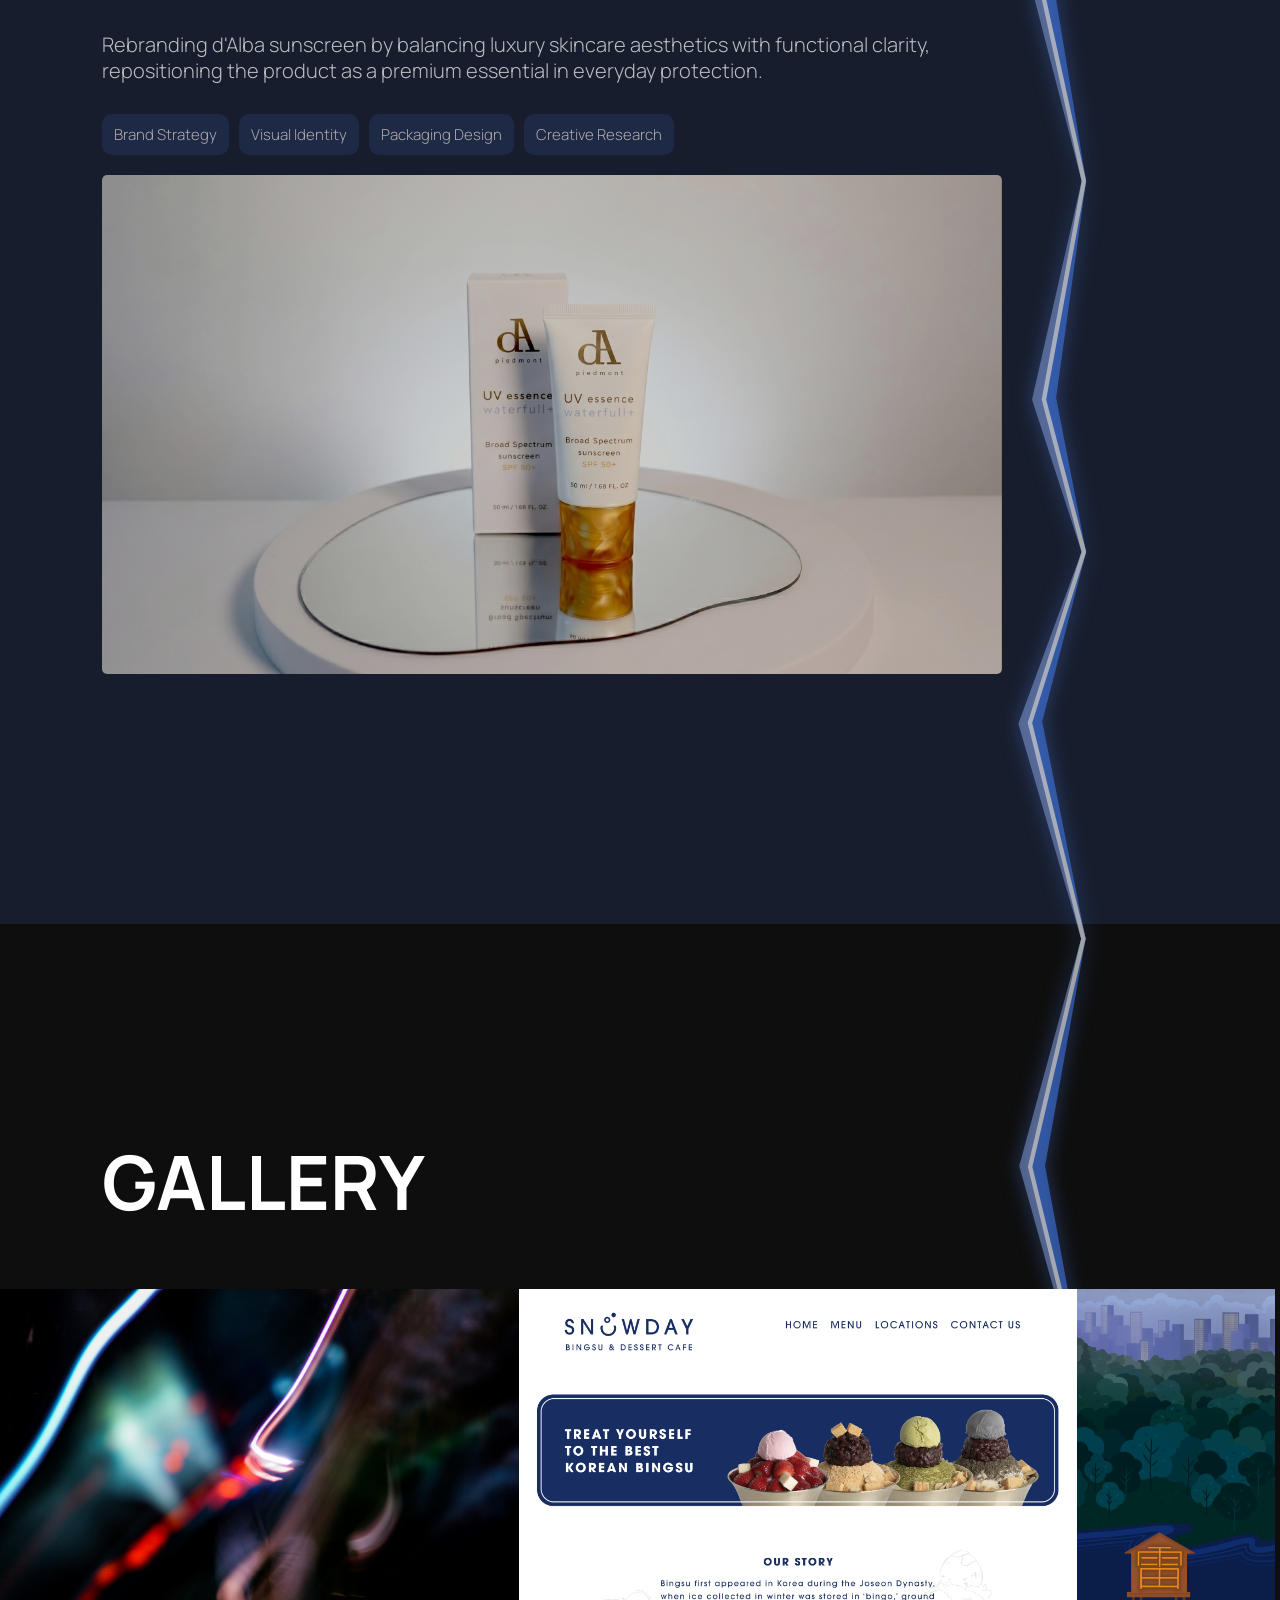
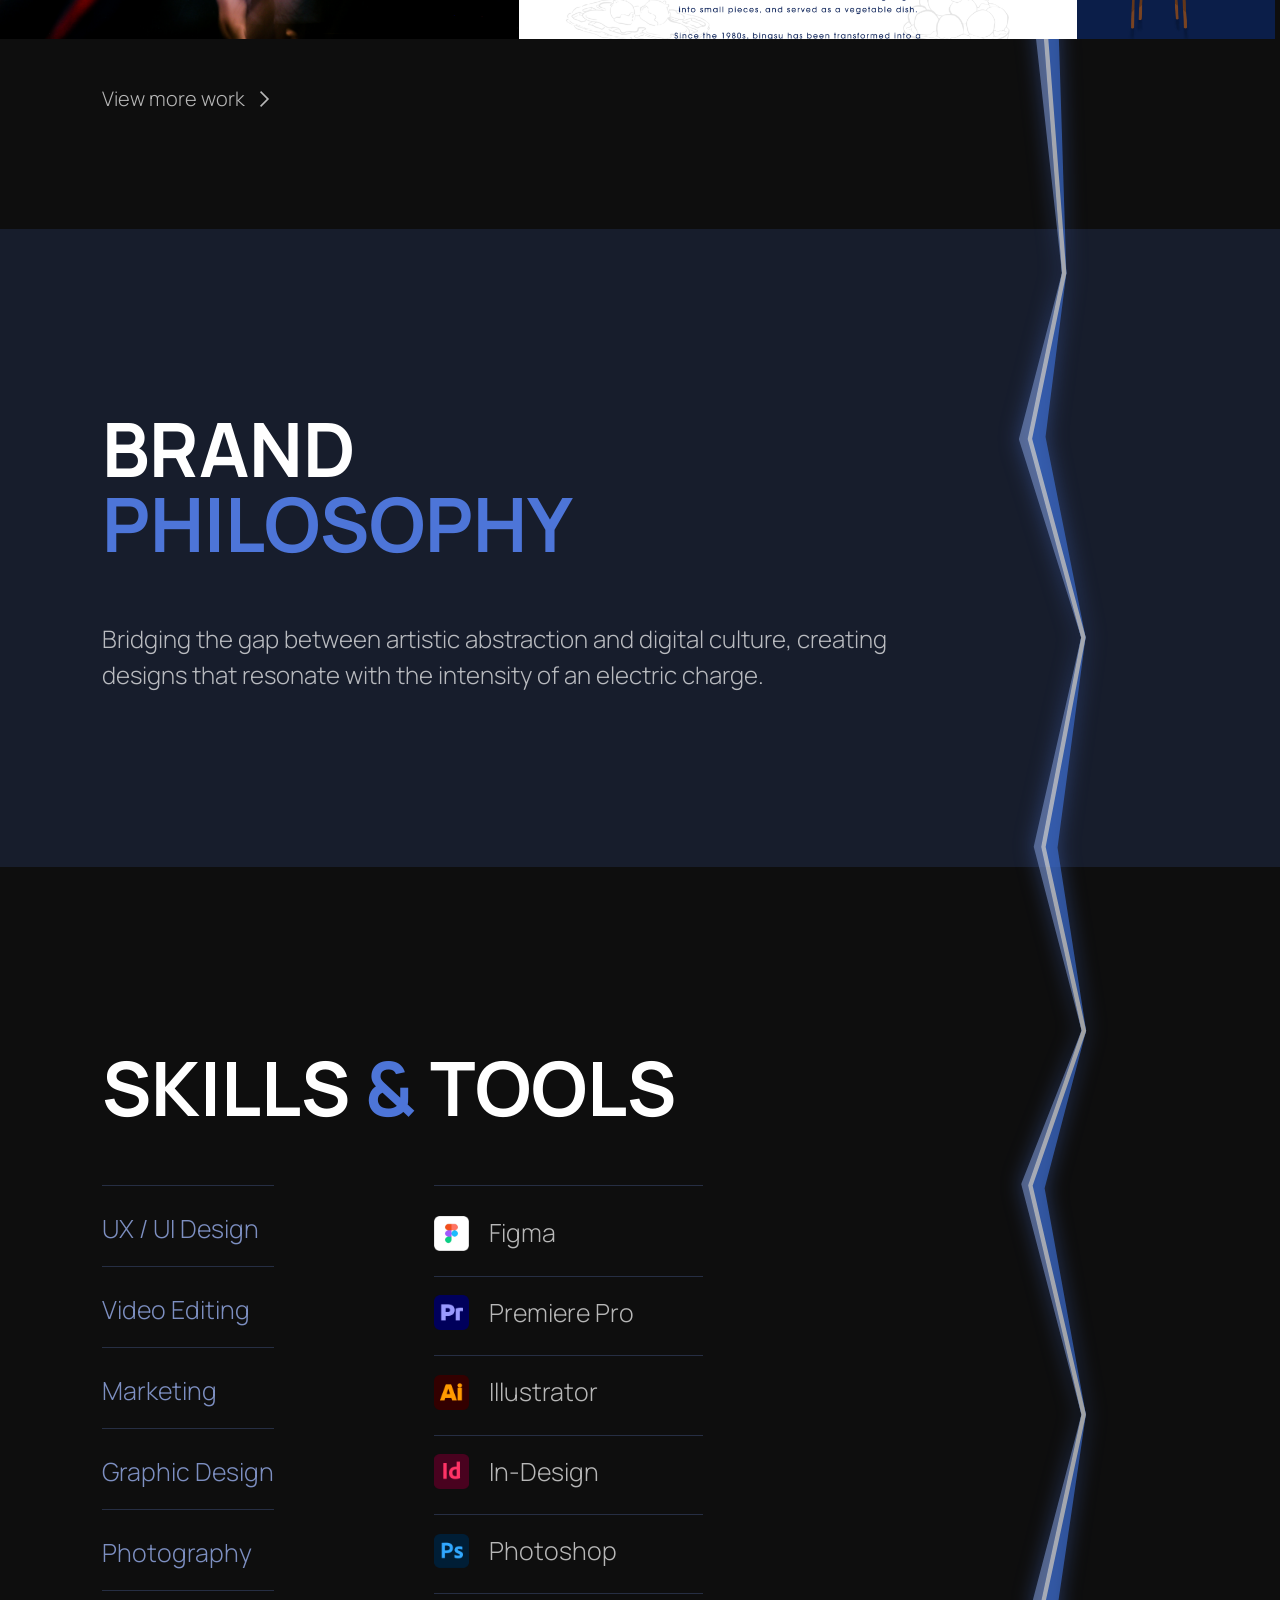
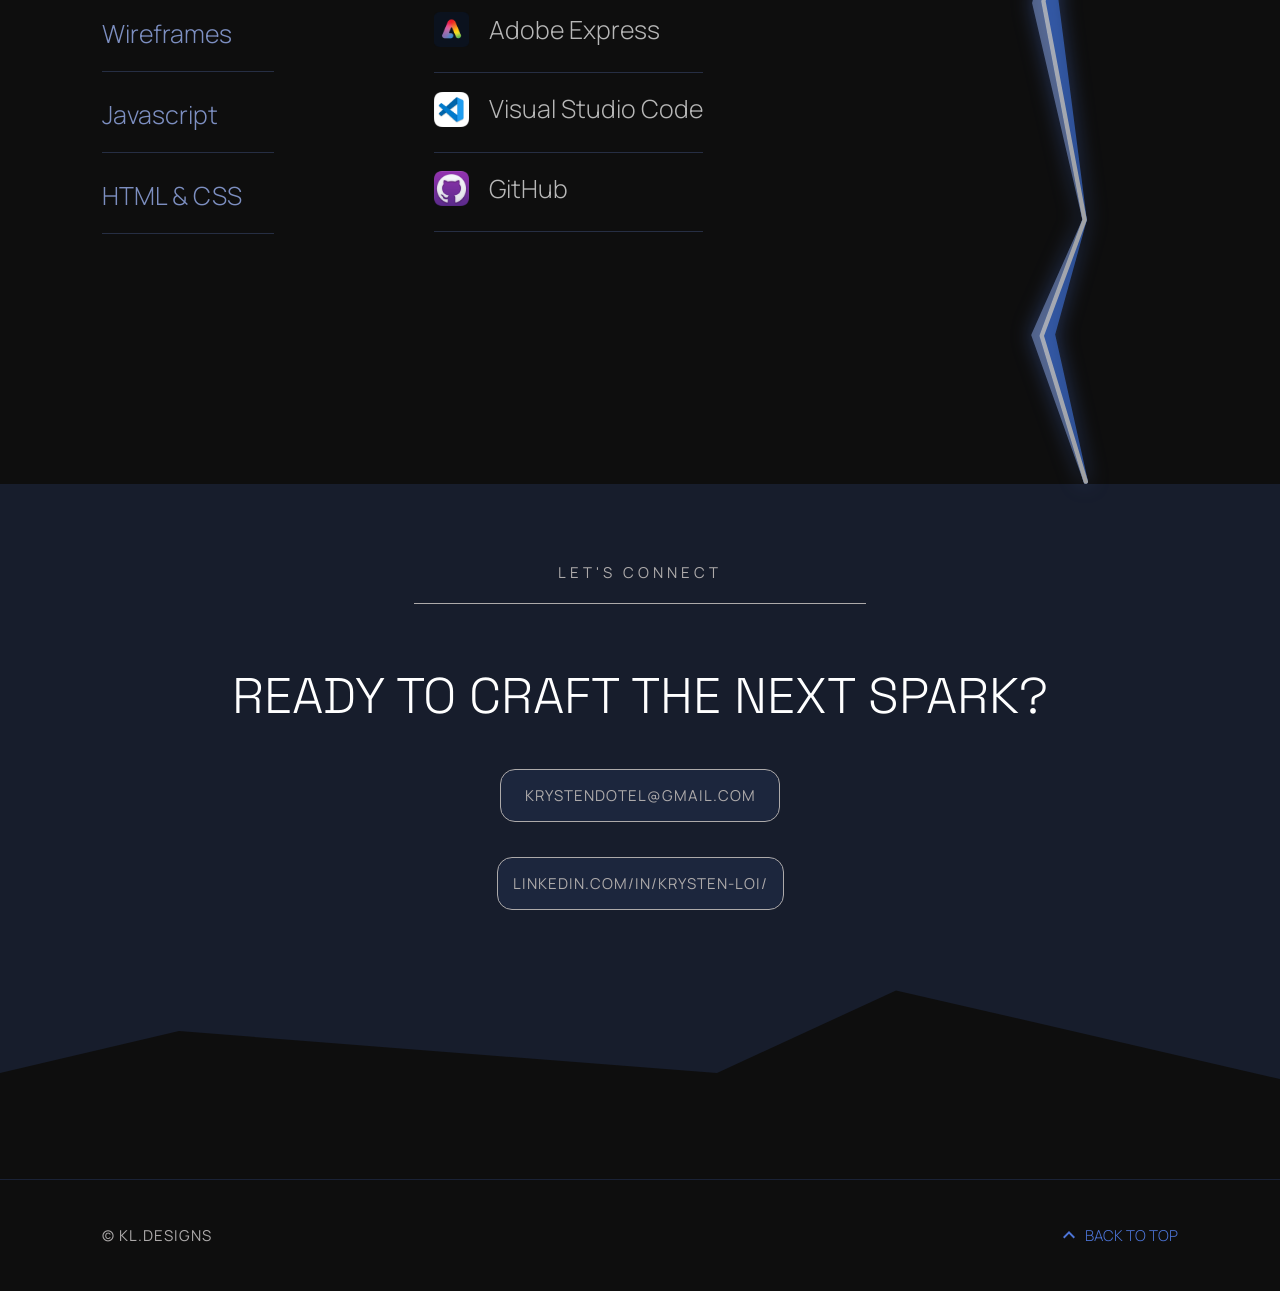
==== commit 40ca7a9f: "Improved loading times" ====
--- a/index.html
+++ b/index.html
@@ -8,6 +8,8 @@
     <link rel="stylesheet" href="style.css">
     <link rel="preconnect" href="https://fonts.googleapis.com">
     <link rel="preconnect" href="https://fonts.gstatic.com" crossorigin>
+    <link rel="stylesheet"
+        href="https://fonts.googleapis.com/css2?family=Manrope:wght@300;400;700&family=Space+Grotesk:wght@300;400;700&family=Stick&display=swap">
 
     <link rel="icon" href="media/favicon-k.svg" type="image/svg+xml">
 
@@ -280,11 +282,11 @@
     <div class="custom-cursor-container" id="customCursor">
         <img src="media/cursor.svg" class="custom-cursor-svg" alt="Lightning Cursor">
     </div>
-    <script src="scroll-performance.js"></script>
-    <script src="responsive-images.js"></script>
-    <script src="reveal.js"></script>
-    <script src="cursor.js"></script>
-    <script src="script-lightning-h2.js"></script>
+    <script src="scroll-performance.js" defer></script>
+    <script src="responsive-images.js" defer></script>
+    <script src="reveal.js" defer></script>
+    <script src="cursor.js" defer></script>
+    <script src="script-lightning-h2.js" defer></script>
 
     <script>
         document.getElementById('backToTop').addEventListener('click', function (e) {
--- a/style.css
+++ b/style.css
@@ -1,5 +1,3 @@
-@import url('https://fonts.googleapis.com/css2?family=Manrope:wght@300;400;700&family=Space+Grotesk:wght@300;400;700&family=Stick&display=swap');
-
 img,
 video {
     max-width: 100%;
@@ -10,8 +8,13 @@
     width: 100%;
     margin: 0;
     padding: 0;
-    overflow-x: hidden;
+    overflow-x: clip;
     -webkit-font-smoothing: antialiased;
+}
+
+main {
+    overflow-x: clip;
+    max-width: 100%;
 }
 
 html {
@@ -24,15 +27,19 @@
     color: rgba(var(--text-white));
 }
 
-/* 1. The initial state (Hidden and shifted down) */
+/* Visible before JS; animations apply once .reveal-pending is set */
 .reveal {
+    opacity: 1;
+    transform: none;
+    width: 100%;
+}
+html.reveal-pending .reveal:not(.active) {
     opacity: 0;
     transform: translate3d(0, 24px, 0);
     transition: opacity 0.55s cubic-bezier(0.25, 1, 0.5, 1),
         transform 0.55s cubic-bezier(0.25, 1, 0.5, 1);
-    width: 100%;
-}
-.reveal.active {
+}
+html.reveal-pending .reveal.active {
     opacity: 1;
     transform: translate3d(0, 0, 0);
 }
@@ -517,13 +524,16 @@
 .gallery-scroll {
     overflow: hidden;
     width: 120%;
+    max-width: 100vw;
     margin-left: -10%;
     contain: layout paint;
+    isolation: isolate;
 }
 .scroll-track {
     display: flex;
     gap: 0px;
     width: max-content;
+    max-width: none;
     animation: scroll 80s linear infinite;
     will-change: transform;
     transform: translate3d(0, 0, 0);
@@ -2405,10 +2415,9 @@
         font-size: 12px; /* Smaller text for mobile fit */
     }
 
-    /* HOME */
+    /* HOME — keep hero readable immediately; animate in without blocking scroll */
     .hero-container {
-        opacity: 0;
-        animation: fade-in-delayed 1.5s ease-out 2.0s forwards;
+        animation: fade-in-delayed 1.2s ease-out 0.4s forwards;
     }
     .lightning-zap {
         position: absolute;
@@ -2424,6 +2433,7 @@
         animation: zap-vanish 0.1s ease-out 1.8s forwards;
     }
     @keyframes fade-in-delayed {
+        from { opacity: 0.4; }
         to { opacity: 1; }
     }
     @keyframes zap-vanish {
@@ -2555,6 +2565,17 @@
     }
 
     /* Call-to-Action */
+    .cta-content {
+        padding: 100px 6% 80px 6%;
+        justify-content: flex-start;
+        min-height: auto;
+    }
+    .cta-head-group {
+        padding: 0;
+    }
+    .cta-tagline {
+        margin-top: 0;
+    }
     .cta-main {
         padding-bottom: 25px;
         font-size: 30px;
@@ -2565,6 +2586,7 @@
     }
     .cta-line {
         width: 80%;
+        margin-bottom: 40px;
     }
 
     /* --- HIGHLIGHT PAGES --- */
@@ -2821,7 +2843,6 @@
         overflow: hidden;
     }
 
-    .cta-content,
     .np-content {
         min-height: 480px;
     }
@@ -2840,7 +2861,9 @@
     html {
         scroll-behavior: auto;
     }
-    .reveal {
+    .reveal,
+    html.reveal-pending .reveal:not(.active),
+    html.reveal-pending .reveal.active {
         opacity: 1;
         transform: none;
         transition: none;
